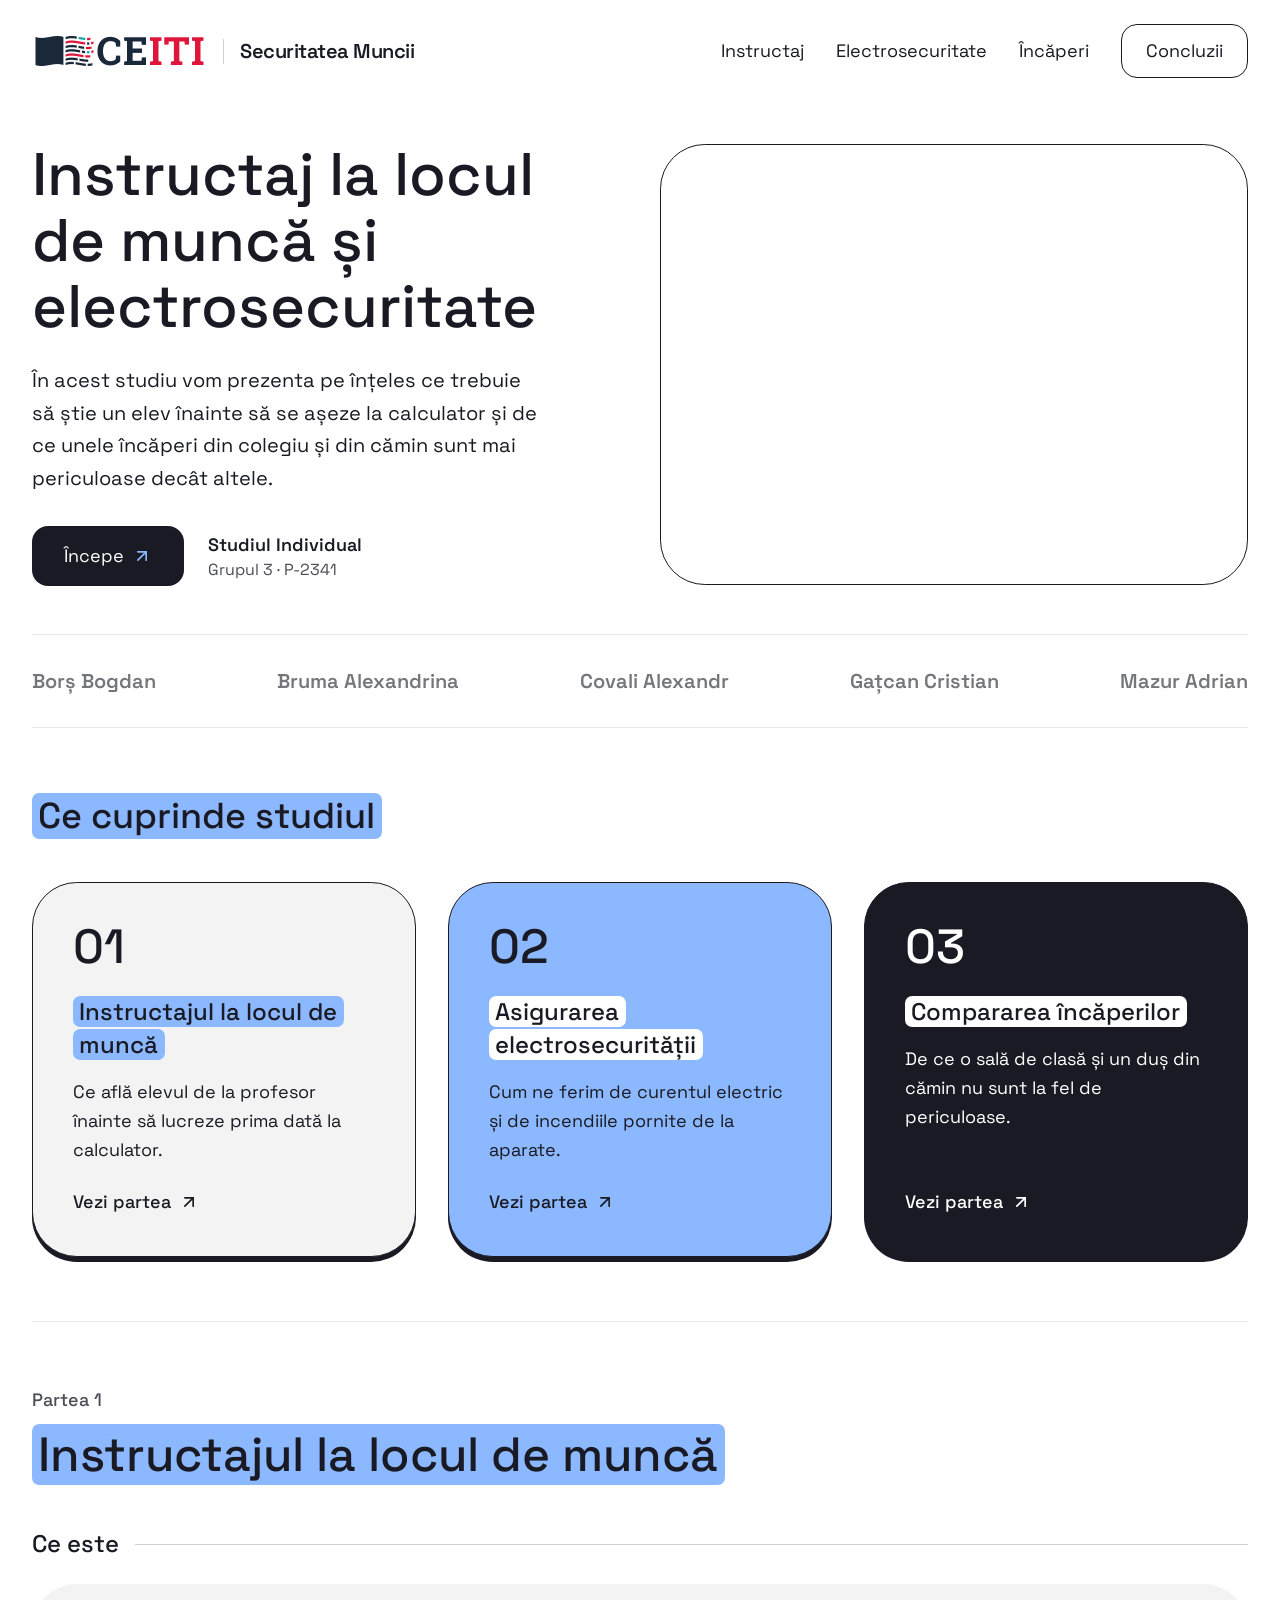
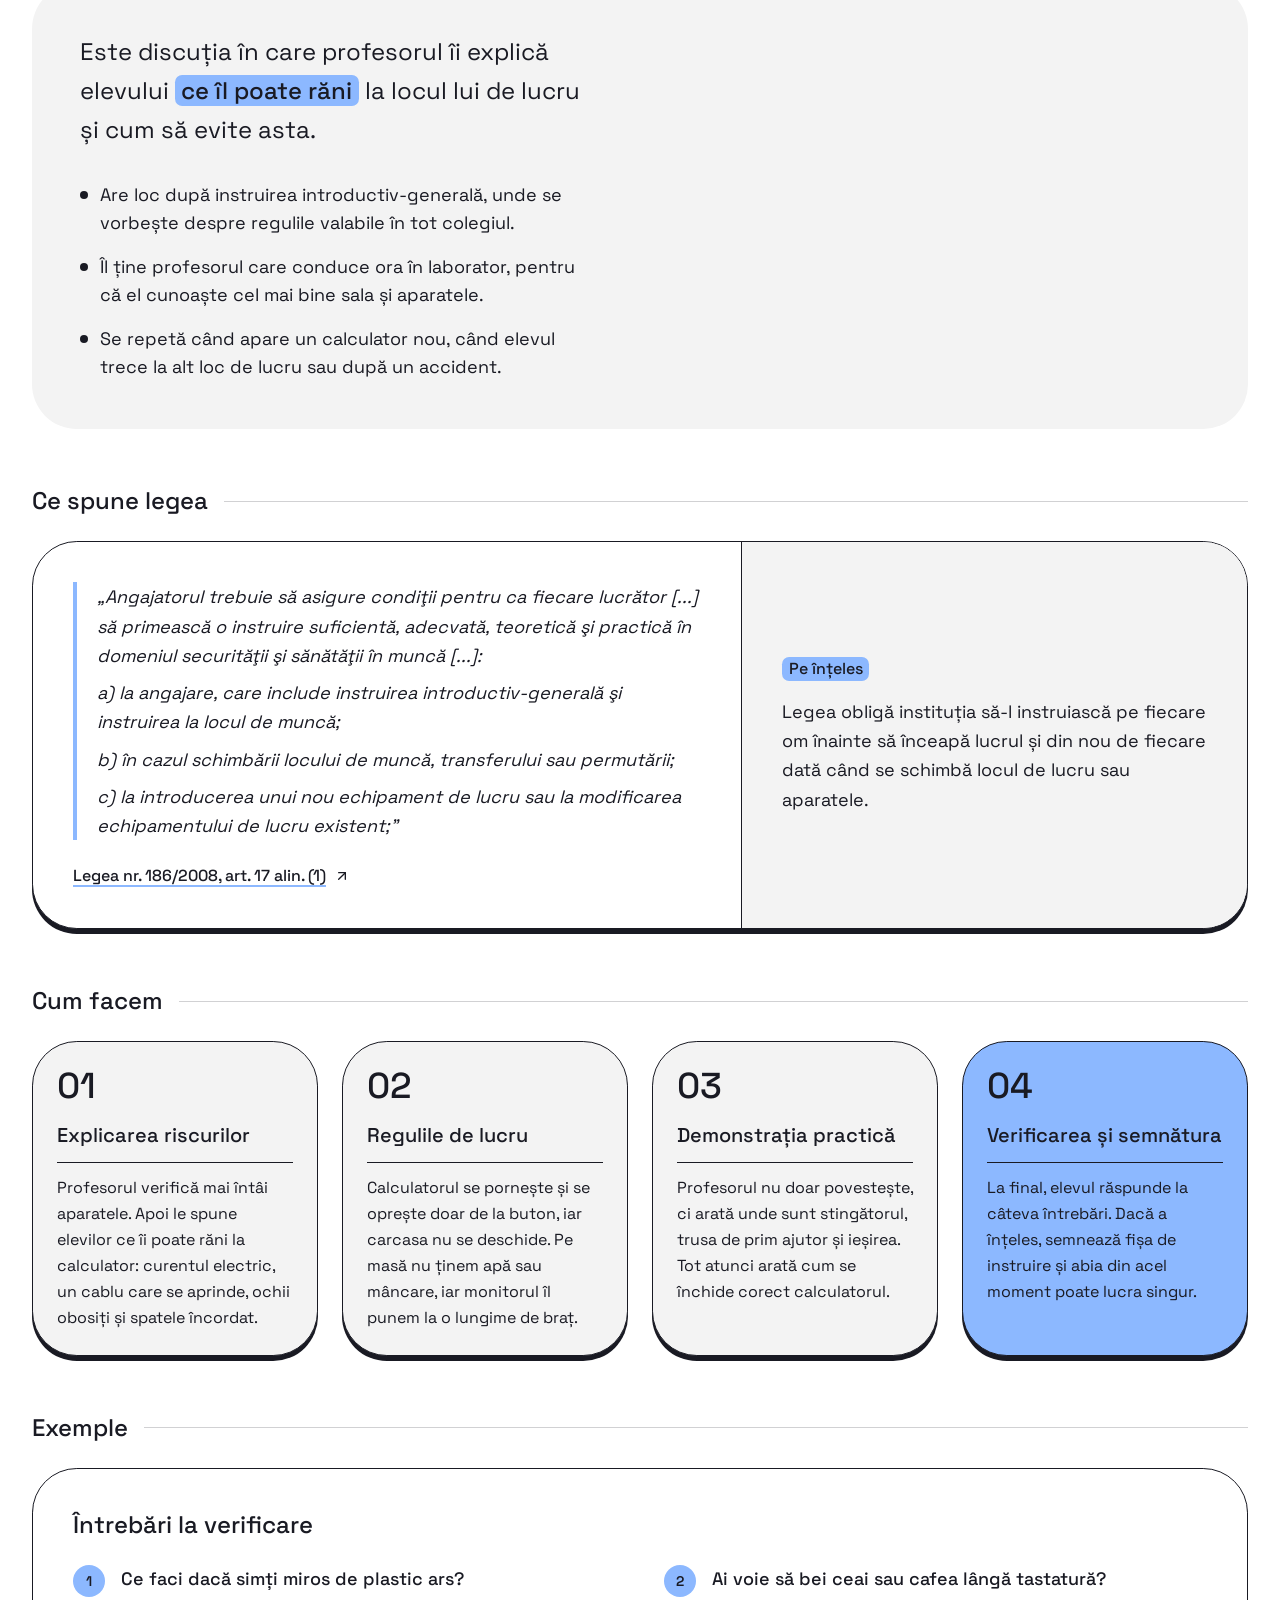
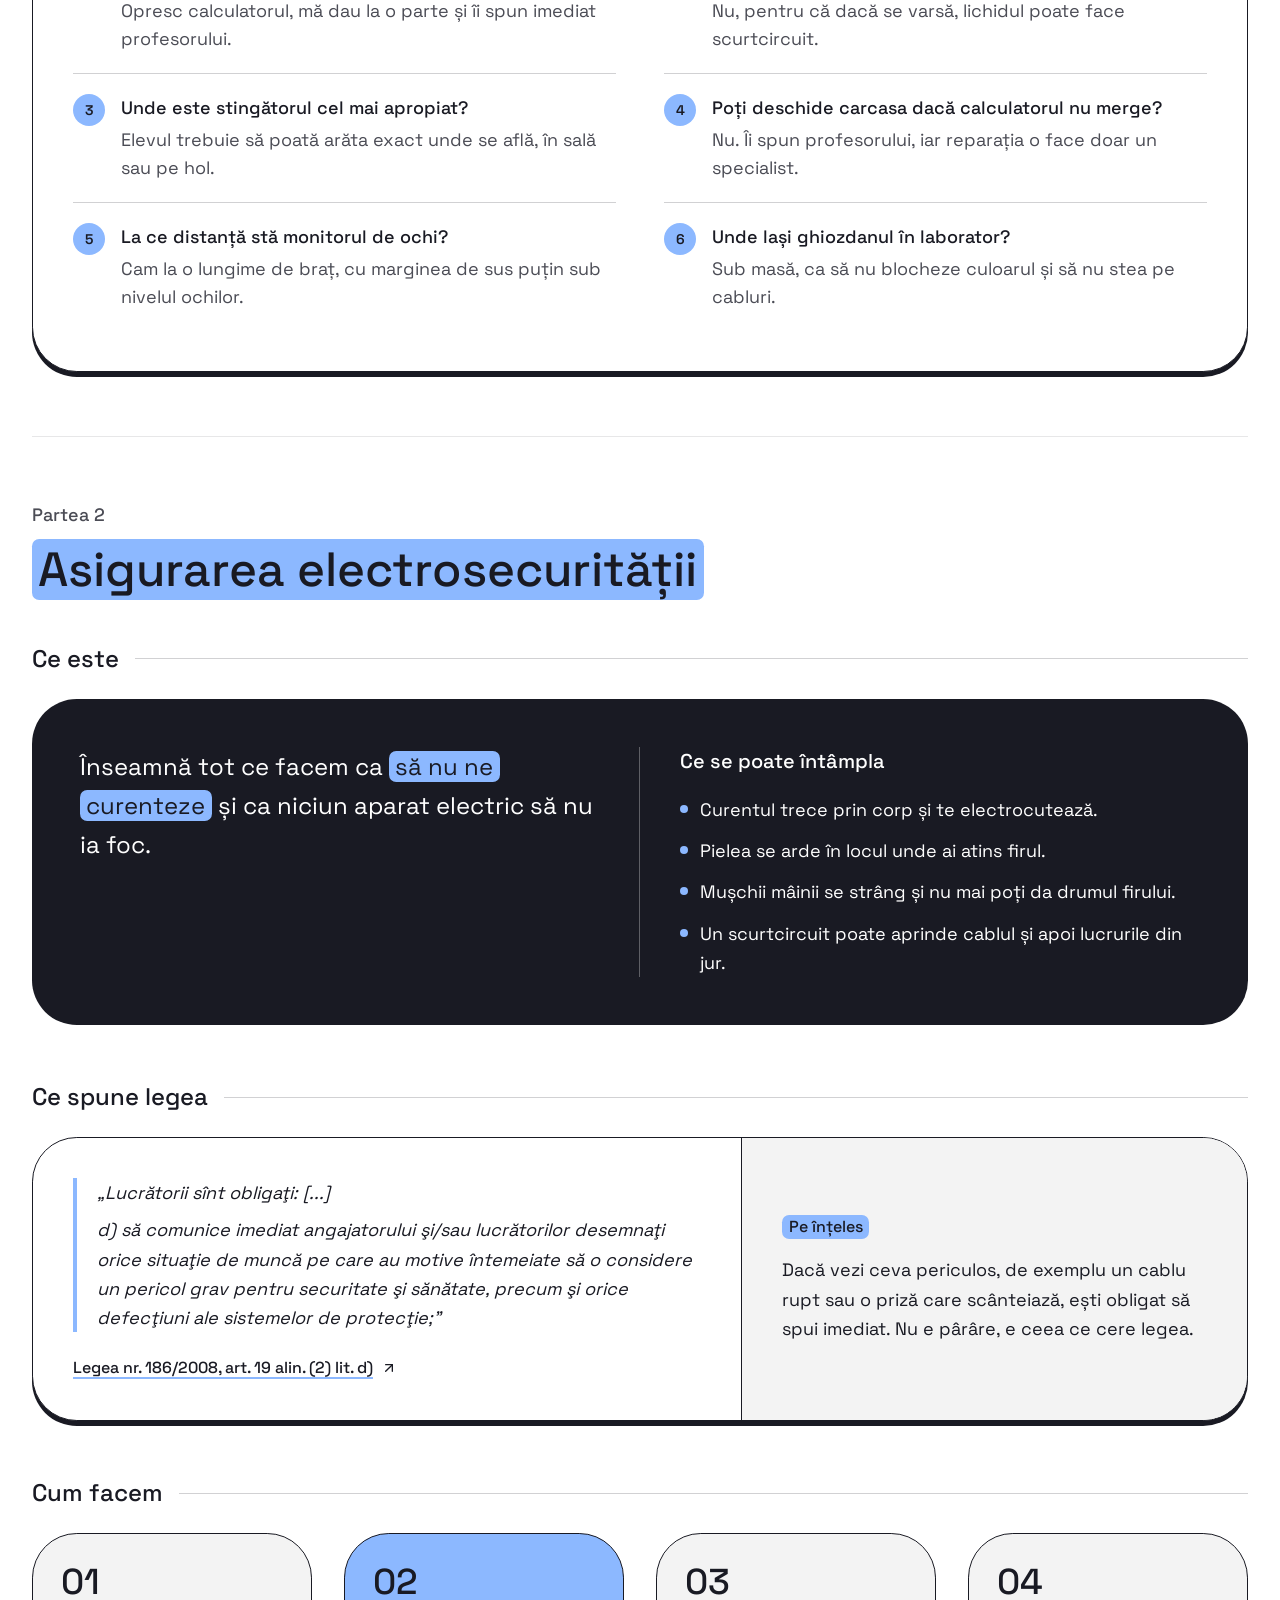
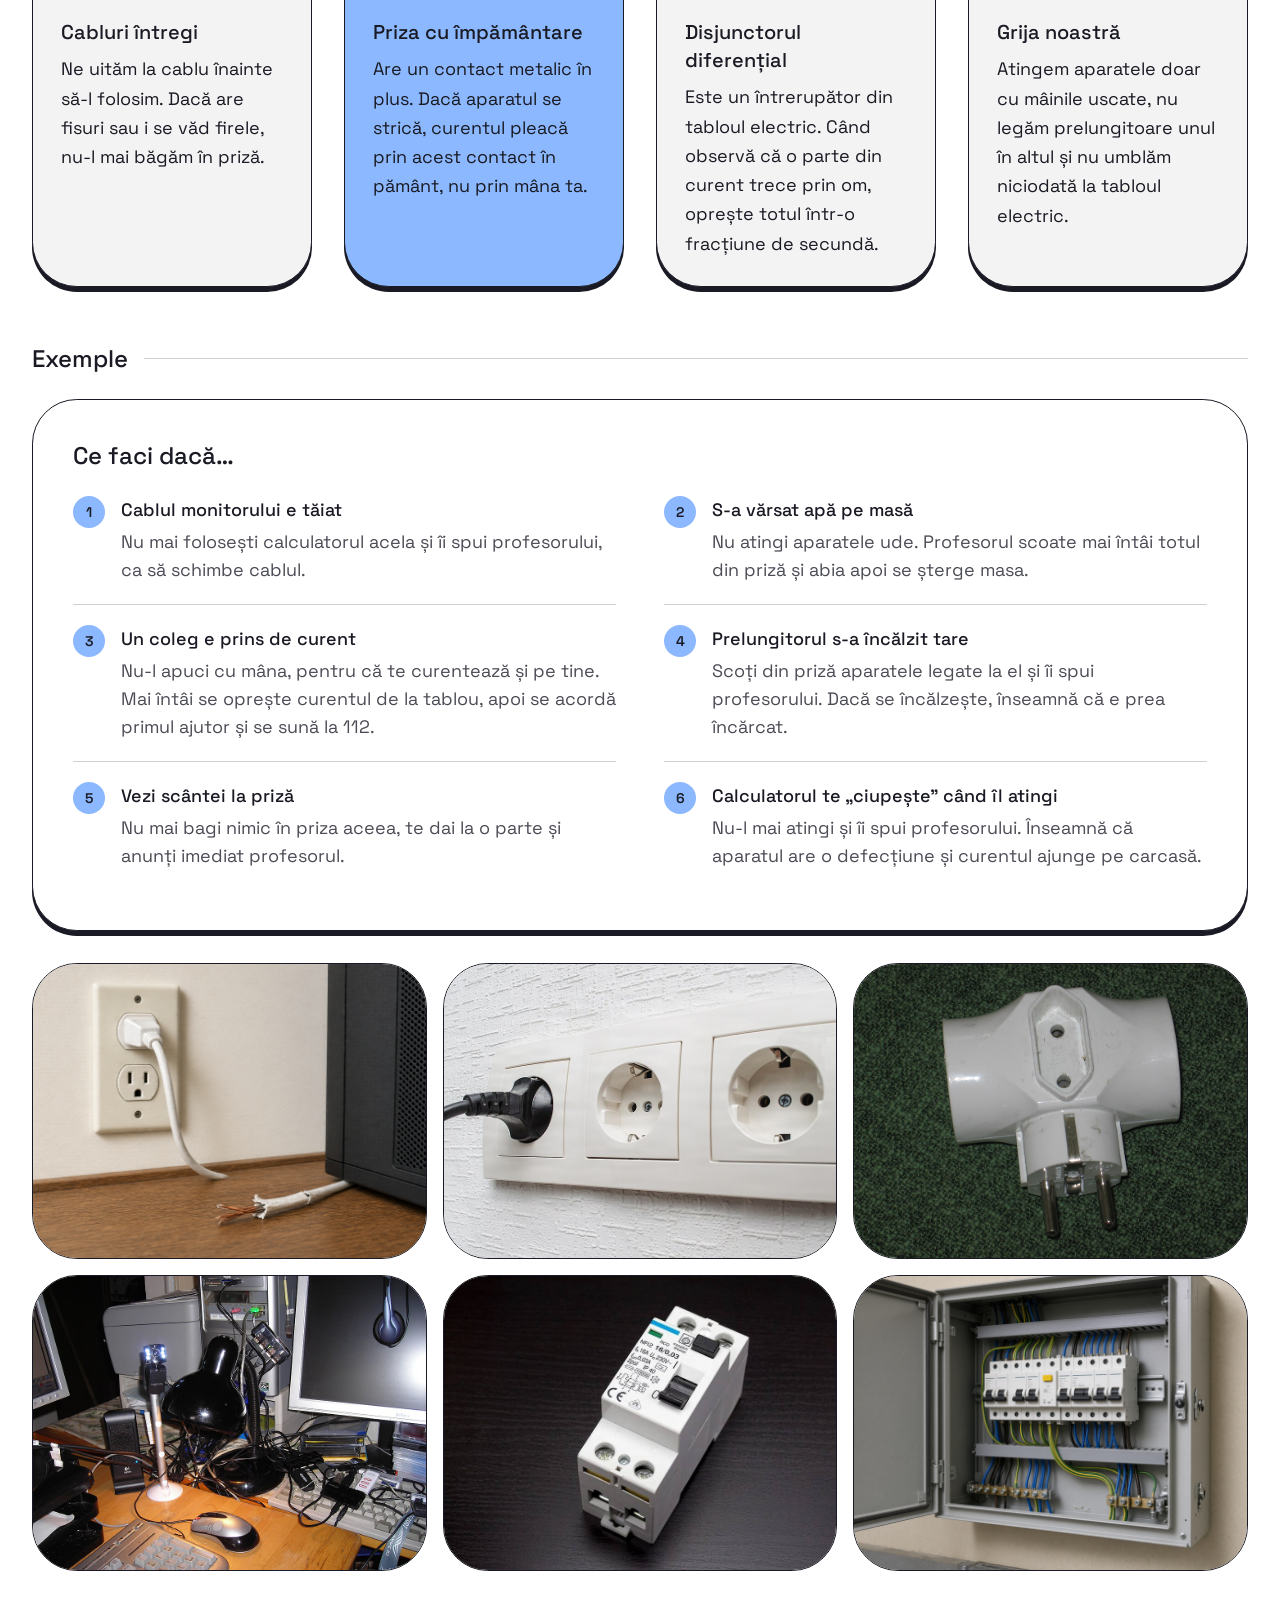
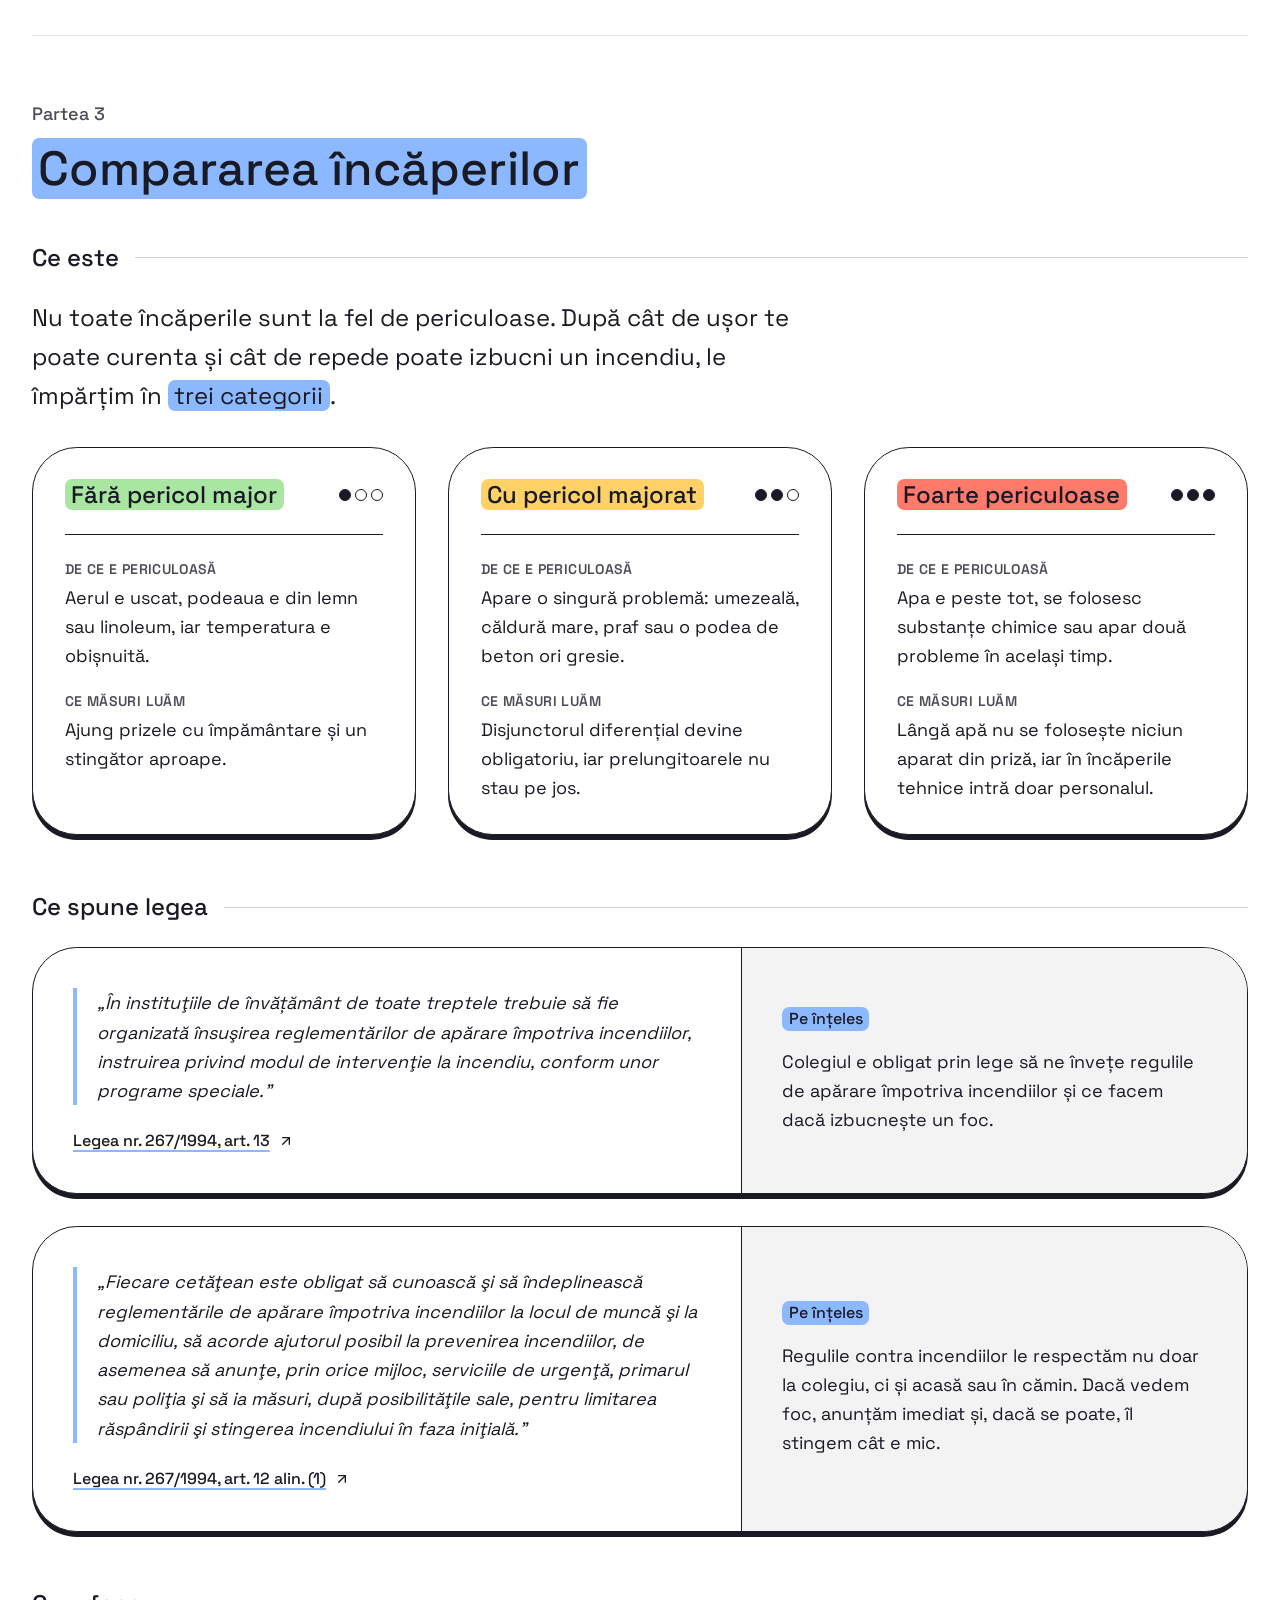
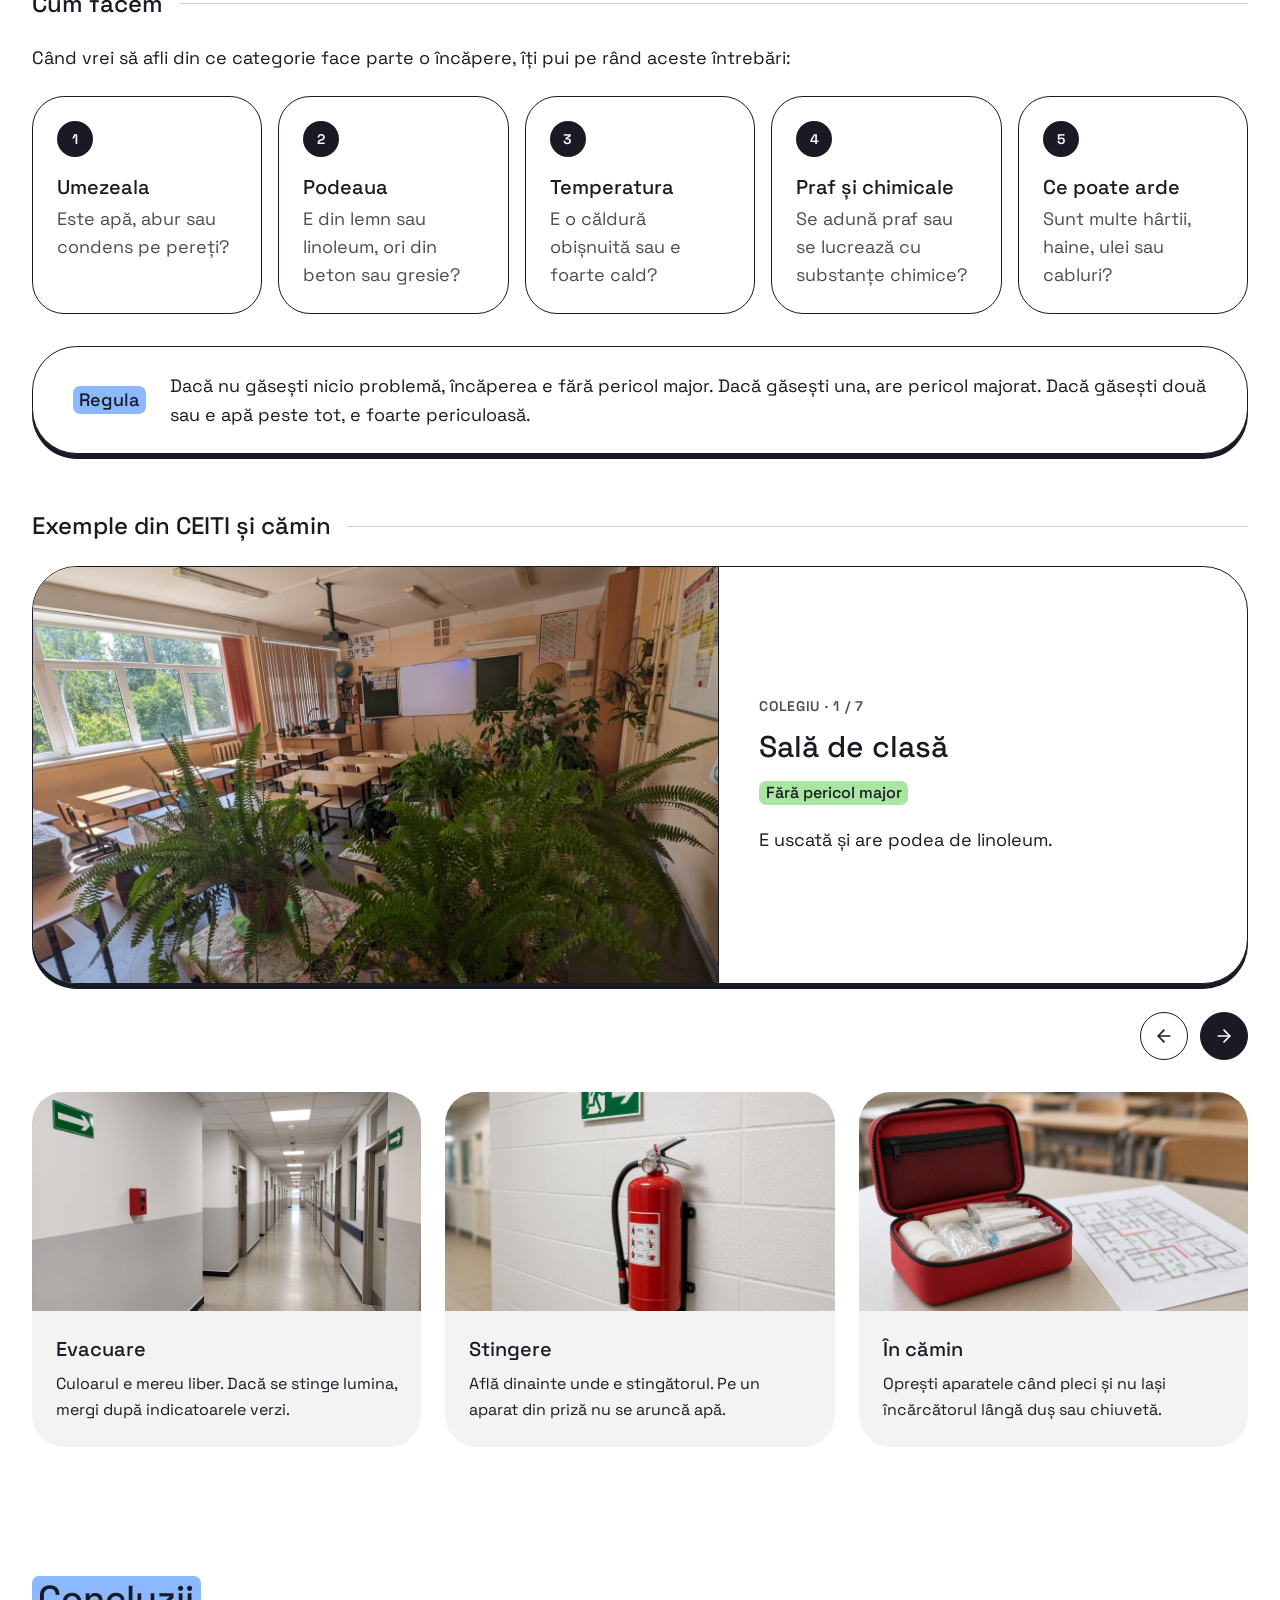
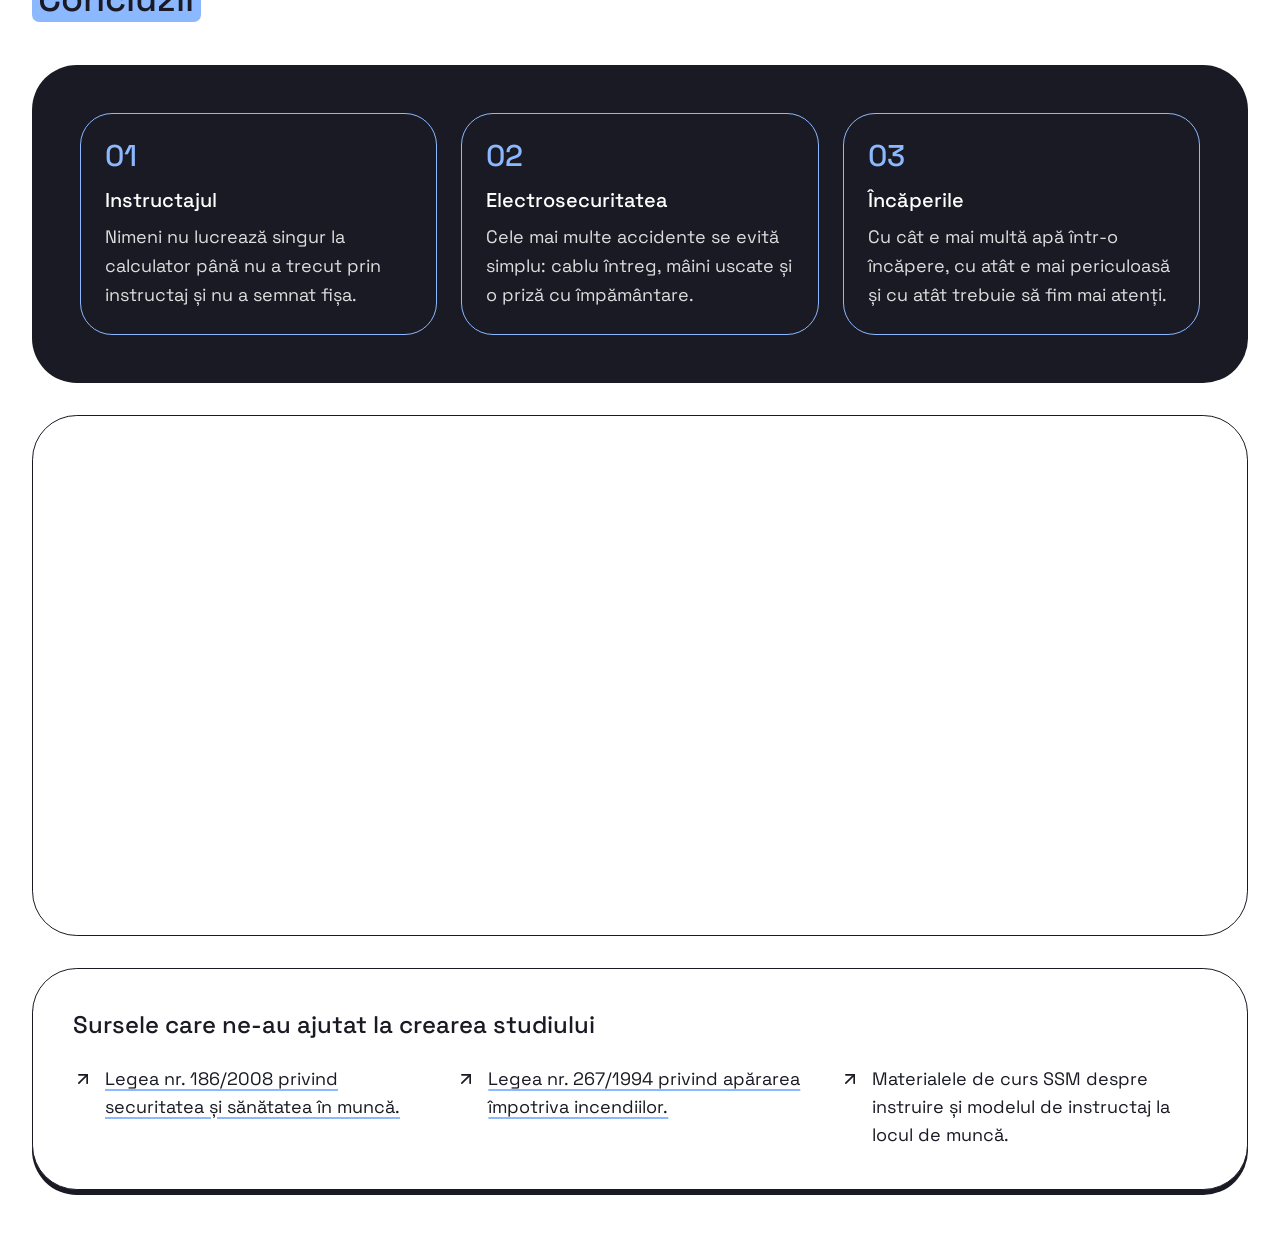
==== index.html @ 04e49721 "Update static site Co-Authored-By: Claude Opus 5.5 <noreply@anthropic.com>" ====
<!DOCTYPE html><html lang="ro"><head><meta charSet="utf-8"/><meta name="viewport" content="width=device-width, initial-scale=1"/><link rel="preload" as="image" href="./ceiti-logo.png"/><link rel="preload" as="image" href="./hero-1.jpg"/><link rel="preload" as="image" href="./hero-2.jpg"/><link rel="preload" as="image" href="./hero-3.jpg"/><link rel="preload" as="image" href="./hero-4.jpg"/><link rel="preload" as="image" href="./hero-5.jpg"/><link rel="preload" as="image" href="./hero-6.jpg"/><link rel="preload" as="image" href="./ergonomie.jpg"/><link rel="preload" as="image" href="./lab.jpg"/><link rel="preload" as="image" href="./primajutor.jpg"/><link rel="stylesheet" href="./assets/styles-DDwQJyj3.css" data-precedence="default"/><link rel="stylesheet" href="https://fonts.googleapis.com/css2?family=Space+Grotesk:wght@400;500;600;700&amp;display=swap" data-precedence="default"/><link rel="preload" as="image" href="./stingator.jpg"/><link rel="preload" as="image" href="./evacuare.jpg"/><link rel="preload" as="image" href="./priza.jpg"/><link rel="preload" as="image" href="./prize-impamantare.jpg"/><link rel="preload" as="image" href="./triplu.jpg"/><link rel="preload" as="image" href="./cabluri-incurcate.jpg"/><link rel="preload" as="image" href="./disjunctor.jpg"/><link rel="preload" as="image" href="./tablou.jpg"/><link rel="preload" as="image" href="./sala-clasa.jpg"/><link rel="preload" as="image" href="./subsol.jpg"/><link rel="preload" as="image" href="./camera-camin.jpg"/><link rel="preload" as="image" href="./camin.jpg"/><link rel="preload" as="image" href="./dus.jpg"/><title>SSM · CEITI</title><meta name="description" content="Instructaj la locul de muncă și electrosecuritate — studiu individual SSM, CEITI"/><meta name="theme-color" content="#0a355c"/><link rel="icon" type="image/svg+xml" href="./favicon.svg"/><link rel="preconnect" href="https://fonts.googleapis.com"/><link rel="preconnect" href="https://fonts.gstatic.com" crossorigin="anonymous"/><meta name="apple-mobile-web-app-title" content="SSM · CEITI"><meta name="apple-mobile-web-app-status-bar-style" content="black"></head><body><!--$--><div class="min-h-screen"><header class="sticky top-0 z-50 bg-white/95 backdrop-blur"><div class="mx-auto flex max-w-7xl items-center justify-between px-4 py-4 sm:px-8 lg:py-6"><a href="#top" class="flex items-center gap-3 sm:gap-4"><img src="./ceiti-logo.png" alt="CEITI" class="h-7 w-auto sm:h-9"/><span class="border-l border-dark/20 pl-3 text-base font-semibold leading-tight tracking-tight sm:pl-4 sm:text-xl">Securitatea Muncii</span></a><nav class="hidden items-center gap-8 lg:flex"><a href="#instructaj" class="text-lg hover:underline hover:decoration-brand hover:decoration-4 hover:underline-offset-4">Instructaj</a><a href="#electrosecuritate" class="text-lg hover:underline hover:decoration-brand hover:decoration-4 hover:underline-offset-4">Electrosecuritate</a><a href="#incaperi" class="text-lg hover:underline hover:decoration-brand hover:decoration-4 hover:underline-offset-4">Încăperi</a><a href="#concluzii" class="rounded-2xl border border-dark px-6 py-3 text-lg transition-colors hover:bg-dark hover:text-white">Concluzii</a></nav><button type="button" class="grid h-11 w-11 place-items-center rounded-xl border border-dark lg:hidden" aria-expanded="false" aria-controls="mobile-menu" aria-label="Meniu"><svg xmlns="http://www.w3.org/2000/svg" width="24" height="24" viewBox="0 0 24 24" fill="none" stroke="currentColor" stroke-width="2" stroke-linecap="round" stroke-linejoin="round" class="lucide lucide-menu h-5 w-5" aria-hidden="true"><path d="M4 12h16"></path><path d="M4 18h16"></path><path d="M4 6h16"></path></svg></button></div><div id="mobile-menu" hidden="" class="px-4 pb-4 lg:hidden"><div class="pop bg-white p-3"><a href="#instructaj" class="block rounded-xl px-4 py-3 text-lg hover:bg-brand">Instructaj</a><a href="#electrosecuritate" class="block rounded-xl px-4 py-3 text-lg hover:bg-brand">Electrosecuritate</a><a href="#incaperi" class="block rounded-xl px-4 py-3 text-lg hover:bg-brand">Încăperi</a><a href="#concluzii" class="block rounded-xl px-4 py-3 text-lg hover:bg-brand">Concluzii</a></div></div></header><main id="top" class="mx-auto max-w-7xl px-4 sm:px-8"><section class="grid items-center gap-10 pb-12 pt-6 lg:grid-cols-2 lg:pt-10"><div><h1 class="text-4xl font-medium leading-[1.1] sm:text-6xl">Instructaj la locul de muncă și electrosecuritate</h1><p class="mt-6 max-w-lg text-lg leading-relaxed sm:text-xl">În acest studiu vom prezenta pe înțeles ce trebuie să știe un elev înainte să se așeze la calculator și de ce unele încăperi din colegiu și din cămin sunt mai periculoase decât altele.</p><div class="mt-8 flex flex-wrap items-center gap-x-6 gap-y-4"><a href="#instructaj" class="inline-flex items-center gap-2 rounded-2xl bg-dark px-8 py-4 text-lg text-white transition-colors hover:bg-black">Începe <svg xmlns="http://www.w3.org/2000/svg" width="24" height="24" viewBox="0 0 24 24" fill="none" stroke="currentColor" stroke-width="2" stroke-linecap="round" stroke-linejoin="round" class="lucide lucide-arrow-up-right h-5 w-5 text-brand" aria-hidden="true"><path d="M7 7h10v10"></path><path d="M7 17 17 7"></path></svg></a><div class="leading-snug"><p class="text-lg font-semibold">Studiul Individual</p><p class="text-muted">Grupul 3 · P-2341</p></div></div></div><div class="slideshow relative photo aspect-[4/3]"><img src="./hero-1.jpg" alt="Elevi la ora de informatică într-un laborator modern" class="absolute inset-0 h-full w-full object-cover" style="animation-name:slide-fade-6;animation-duration:30s;animation-delay:-1s"/><img src="./hero-2.jpg" alt="Laborator IT cu monitoare noi și scaune verzi" class="absolute inset-0 h-full w-full object-cover" style="animation-name:slide-fade-6;animation-duration:30s;animation-delay:-26s"/><img src="./hero-3.jpg" alt="Elevi care lucrează la calculatoare lângă fereastră" class="absolute inset-0 h-full w-full object-cover" style="animation-name:slide-fade-6;animation-duration:30s;animation-delay:-21s"/><img src="./hero-4.jpg" alt="Sală de calculatoare luminoasă cu mese de lucru" class="absolute inset-0 h-full w-full object-cover" style="animation-name:slide-fade-6;animation-duration:30s;animation-delay:-16s"/><img src="./hero-5.jpg" alt="Rând de calculatoare pe un birou alb" class="absolute inset-0 h-full w-full object-cover" style="animation-name:slide-fade-6;animation-duration:30s;animation-delay:-11s"/><img src="./hero-6.jpg" alt="Laborator de informatică cu multe calculatoare" class="absolute inset-0 h-full w-full object-cover" style="animation-name:slide-fade-6;animation-duration:30s;animation-delay:-6s"/></div></section><section class="flex flex-wrap justify-between gap-x-8 gap-y-3 border-y border-dark/10 py-8 text-lg font-semibold text-dark/60 sm:text-xl"><span>Borș Bogdan</span><span>Bruma Alexandrina</span><span>Covali Alexandr</span><span>Gațcan Cristian</span><span>Mazur Adrian</span></section><section class="py-12 sm:py-16"><h2 class="mb-10 text-3xl font-medium leading-snug sm:text-4xl"><span class="tag bg-brand">Ce cuprinde studiul</span></h2><div class="grid gap-8 md:grid-cols-3"><a href="#instructaj" class="pop press flex flex-col p-8 sm:p-10 bg-gray"><span class="text-5xl font-medium">01</span><h3 class="mt-6 text-2xl font-medium leading-snug"><span class="tag bg-brand">Instructajul la locul de muncă</span></h3><p class="mt-4 flex-1 text-lg leading-relaxed">Ce află elevul de la profesor înainte să lucreze prima dată la calculator.</p><span class="mt-6 inline-flex items-center gap-2 text-lg font-medium">Vezi partea <svg xmlns="http://www.w3.org/2000/svg" width="24" height="24" viewBox="0 0 24 24" fill="none" stroke="currentColor" stroke-width="2" stroke-linecap="round" stroke-linejoin="round" class="lucide lucide-arrow-up-right h-5 w-5" aria-hidden="true"><path d="M7 7h10v10"></path><path d="M7 17 17 7"></path></svg></span></a><a href="#electrosecuritate" class="pop press flex flex-col p-8 sm:p-10 bg-brand"><span class="text-5xl font-medium">02</span><h3 class="mt-6 text-2xl font-medium leading-snug"><span class="tag bg-white">Asigurarea electrosecurității</span></h3><p class="mt-4 flex-1 text-lg leading-relaxed">Cum ne ferim de curentul electric și de incendiile pornite de la aparate.</p><span class="mt-6 inline-flex items-center gap-2 text-lg font-medium">Vezi partea <svg xmlns="http://www.w3.org/2000/svg" width="24" height="24" viewBox="0 0 24 24" fill="none" stroke="currentColor" stroke-width="2" stroke-linecap="round" stroke-linejoin="round" class="lucide lucide-arrow-up-right h-5 w-5" aria-hidden="true"><path d="M7 7h10v10"></path><path d="M7 17 17 7"></path></svg></span></a><a href="#incaperi" class="pop press flex flex-col p-8 sm:p-10 bg-dark text-white"><span class="text-5xl font-medium">03</span><h3 class="mt-6 text-2xl font-medium leading-snug"><span class="tag bg-white text-dark">Compararea încăperilor</span></h3><p class="mt-4 flex-1 text-lg leading-relaxed">De ce o sală de clasă și un duș din cămin nu sunt la fel de periculoase.</p><span class="mt-6 inline-flex items-center gap-2 text-lg font-medium">Vezi partea <svg xmlns="http://www.w3.org/2000/svg" width="24" height="24" viewBox="0 0 24 24" fill="none" stroke="currentColor" stroke-width="2" stroke-linecap="round" stroke-linejoin="round" class="lucide lucide-arrow-up-right h-5 w-5" aria-hidden="true"><path d="M7 7h10v10"></path><path d="M7 17 17 7"></path></svg></span></a></div></section><section id="instructaj" class="border-t border-dark/10 py-12 sm:py-16"><p class="text-lg font-medium text-muted">Partea 1</p><h2 class="mt-2 text-3xl font-medium leading-snug sm:text-5xl"><span class="tag bg-brand">Instructajul la locul de muncă</span></h2><div class="mt-10 space-y-14"><div><h3 class="mb-6 flex items-center gap-4 text-xl font-medium sm:text-2xl">Ce este<span class="h-px flex-1 bg-dark/20"></span></h3><div class="grid overflow-hidden rounded-[2rem] bg-gray md:grid-cols-2 md:rounded-[2.8rem]"><div class="p-8 sm:p-12"><p class="text-xl leading-relaxed sm:text-2xl">Este discuția în care profesorul îi explică elevului <b class="tag bg-brand font-medium">ce îl poate răni</b> la locul lui de lucru și cum să evite asta.</p><ul class="mt-8 space-y-4 text-lg"><li class="flex gap-3"><span class="mt-2.5 h-2 w-2 shrink-0 rounded-full bg-dark"></span><span>Are loc după instruirea introductiv-generală, unde se vorbește despre regulile valabile în tot colegiul.</span></li><li class="flex gap-3"><span class="mt-2.5 h-2 w-2 shrink-0 rounded-full bg-dark"></span><span>Îl ține profesorul care conduce ora în laborator, pentru că el cunoaște cel mai bine sala și aparatele.</span></li><li class="flex gap-3"><span class="mt-2.5 h-2 w-2 shrink-0 rounded-full bg-dark"></span><span>Se repetă când apare un calculator nou, când elevul trece la alt loc de lucru sau după un accident.</span></li></ul></div><div class="slideshow relative h-full min-h-72"><img src="./ergonomie.jpg" alt="Post de lucru cu monitor, tastatură și scaun" class="absolute inset-0 h-full w-full object-cover" style="animation-name:slide-fade-5;animation-duration:25s;animation-delay:-1s"/><img src="./lab.jpg" alt="Laborator de informatică" class="absolute inset-0 h-full w-full object-cover" style="animation-name:slide-fade-5;animation-duration:25s;animation-delay:-21s"/><img src="./primajutor.jpg" alt="Trusă de prim ajutor și plan de evacuare" class="absolute inset-0 h-full w-full object-cover" style="animation-name:slide-fade-5;animation-duration:25s;animation-delay:-16s"/><img src="./stingator.jpg" alt="Stingător pe perete, lângă ieșire" class="absolute inset-0 h-full w-full object-cover" style="animation-name:slide-fade-5;animation-duration:25s;animation-delay:-11s"/><img src="./evacuare.jpg" alt="Hol cu indicatoare de evacuare" class="absolute inset-0 h-full w-full object-cover" style="animation-name:slide-fade-5;animation-duration:25s;animation-delay:-6s"/></div></div></div><div><h3 class="mb-6 flex items-center gap-4 text-xl font-medium sm:text-2xl">Ce spune legea<span class="h-px flex-1 bg-dark/20"></span></h3><figure class="pop grid overflow-hidden bg-white md:grid-cols-[1.4fr_1fr]"><blockquote class="p-8 sm:p-10"><div class="space-y-2 border-l-4 border-brand pl-5 text-lg italic leading-relaxed"><p>„Angajatorul trebuie să asigure condiţii pentru ca fiecare lucrător [...] să primească o instruire suficientă, adecvată, teoretică şi practică în domeniul securităţii şi sănătăţii în muncă [...]:</p><p>a) la angajare, care include instruirea introductiv-generală şi instruirea la locul de muncă;</p><p>b) în cazul schimbării locului de muncă, transferului sau permutării;</p><p>c) la introducerea unui nou echipament de lucru sau la modificarea echipamentului de lucru existent;”</p></div><figcaption class="mt-6"><a href="https://www.legis.md/cautare/getResults?doc_id=142427&amp;lang=ro" target="_blank" rel="noopener noreferrer" class="inline-flex items-center gap-2 font-medium not-italic underline decoration-brand decoration-2 underline-offset-4 hover:decoration-dark">Legea nr. 186/2008, art. 17 alin. (1)<!-- --> <svg xmlns="http://www.w3.org/2000/svg" width="24" height="24" viewBox="0 0 24 24" fill="none" stroke="currentColor" stroke-width="2" stroke-linecap="round" stroke-linejoin="round" class="lucide lucide-arrow-up-right h-4 w-4" aria-hidden="true"><path d="M7 7h10v10"></path><path d="M7 17 17 7"></path></svg></a></figcaption></blockquote><div class="flex flex-col justify-center border-t border-dark bg-gray p-8 sm:p-10 md:border-l md:border-t-0"><span class="tag w-fit bg-brand text-base font-medium">Pe înțeles</span><p class="mt-4 text-lg leading-relaxed">Legea obligă instituția să-l instruiască pe fiecare om înainte să înceapă lucrul și din nou de fiecare dată când se schimbă locul de lucru sau aparatele.</p></div></figure></div><div><h3 class="mb-6 flex items-center gap-4 text-xl font-medium sm:text-2xl">Cum facem<span class="h-px flex-1 bg-dark/20"></span></h3><ol class="grid gap-6 sm:grid-cols-2 lg:grid-cols-4"><li class="pop flex flex-col p-6 bg-gray"><span class="text-4xl font-medium">0<!-- -->1</span><h4 class="mt-4 border-b border-dark pb-3 text-xl font-medium leading-snug">Explicarea riscurilor</h4><p class="mt-3 text-base leading-relaxed">Profesorul verifică mai întâi aparatele. Apoi le spune elevilor ce îi poate răni la calculator: curentul electric, un cablu care se aprinde, ochii obosiți și spatele încordat.</p></li><li class="pop flex flex-col p-6 bg-gray"><span class="text-4xl font-medium">0<!-- -->2</span><h4 class="mt-4 border-b border-dark pb-3 text-xl font-medium leading-snug">Regulile de lucru</h4><p class="mt-3 text-base leading-relaxed">Calculatorul se pornește și se oprește doar de la buton, iar carcasa nu se deschide. Pe masă nu ținem apă sau mâncare, iar monitorul îl punem la o lungime de braț.</p></li><li class="pop flex flex-col p-6 bg-gray"><span class="text-4xl font-medium">0<!-- -->3</span><h4 class="mt-4 border-b border-dark pb-3 text-xl font-medium leading-snug">Demonstrația practică</h4><p class="mt-3 text-base leading-relaxed">Profesorul nu doar povestește, ci arată unde sunt stingătorul, trusa de prim ajutor și ieșirea. Tot atunci arată cum se închide corect calculatorul.</p></li><li class="pop flex flex-col p-6 bg-brand"><span class="text-4xl font-medium">0<!-- -->4</span><h4 class="mt-4 border-b border-dark pb-3 text-xl font-medium leading-snug">Verificarea și semnătura</h4><p class="mt-3 text-base leading-relaxed">La final, elevul răspunde la câteva întrebări. Dacă a înțeles, semnează fișa de instruire și abia din acel moment poate lucra singur.</p></li></ol></div><div><h3 class="mb-6 flex items-center gap-4 text-xl font-medium sm:text-2xl">Exemple<span class="h-px flex-1 bg-dark/20"></span></h3><div class="pop bg-white p-8 sm:p-10"><h3 class="text-2xl font-medium">Întrebări la verificare</h3><dl class="mt-6 grid gap-x-12 md:grid-cols-2"><div class="flex gap-4 border-t border-dark/20 py-5 md:border-t-0 md:pt-0 border-t-0 pt-0"><span class="grid h-8 w-8 shrink-0 place-items-center rounded-full bg-brand text-sm font-semibold">1</span><div><dt class="text-lg font-medium">Ce faci dacă simți miros de plastic ars?</dt><dd class="mt-1 text-lg text-muted">Opresc calculatorul, mă dau la o parte și îi spun imediat profesorului.</dd></div></div><div class="flex gap-4 border-t border-dark/20 py-5 md:border-t-0 md:pt-0 "><span class="grid h-8 w-8 shrink-0 place-items-center rounded-full bg-brand text-sm font-semibold">2</span><div><dt class="text-lg font-medium">Ai voie să bei ceai sau cafea lângă tastatură?</dt><dd class="mt-1 text-lg text-muted">Nu, pentru că dacă se varsă, lichidul poate face scurtcircuit.</dd></div></div><div class="flex gap-4 border-t border-dark/20 py-5  "><span class="grid h-8 w-8 shrink-0 place-items-center rounded-full bg-brand text-sm font-semibold">3</span><div><dt class="text-lg font-medium">Unde este stingătorul cel mai apropiat?</dt><dd class="mt-1 text-lg text-muted">Elevul trebuie să poată arăta exact unde se află, în sală sau pe hol.</dd></div></div><div class="flex gap-4 border-t border-dark/20 py-5  "><span class="grid h-8 w-8 shrink-0 place-items-center rounded-full bg-brand text-sm font-semibold">4</span><div><dt class="text-lg font-medium">Poți deschide carcasa dacă calculatorul nu merge?</dt><dd class="mt-1 text-lg text-muted">Nu. Îi spun profesorului, iar reparația o face doar un specialist.</dd></div></div><div class="flex gap-4 border-t border-dark/20 py-5  "><span class="grid h-8 w-8 shrink-0 place-items-center rounded-full bg-brand text-sm font-semibold">5</span><div><dt class="text-lg font-medium">La ce distanță stă monitorul de ochi?</dt><dd class="mt-1 text-lg text-muted">Cam la o lungime de braț, cu marginea de sus puțin sub nivelul ochilor.</dd></div></div><div class="flex gap-4 border-t border-dark/20 py-5  "><span class="grid h-8 w-8 shrink-0 place-items-center rounded-full bg-brand text-sm font-semibold">6</span><div><dt class="text-lg font-medium">Unde lași ghiozdanul în laborator?</dt><dd class="mt-1 text-lg text-muted">Sub masă, ca să nu blocheze culoarul și să nu stea pe cabluri.</dd></div></div></dl></div></div></div></section><section id="electrosecuritate" class="border-t border-dark/10 py-12 sm:py-16"><p class="text-lg font-medium text-muted">Partea 2</p><h2 class="mt-2 text-3xl font-medium leading-snug sm:text-5xl"><span class="tag bg-brand">Asigurarea electrosecurității</span></h2><div class="mt-10 space-y-14"><div><h3 class="mb-6 flex items-center gap-4 text-xl font-medium sm:text-2xl">Ce este<span class="h-px flex-1 bg-dark/20"></span></h3><div class="grid rounded-[2rem] bg-dark p-8 text-white sm:p-12 md:grid-cols-2 md:divide-x md:divide-white/30 md:rounded-[2.8rem]"><div class="pb-8 md:pb-0 md:pr-10"><p class="text-xl leading-relaxed sm:text-2xl">Înseamnă tot ce facem ca <span class="tag bg-brand text-dark">să nu ne curenteze</span> și ca niciun aparat electric să nu ia foc.</p></div><div class="border-t border-white/30 pt-8 md:border-t-0 md:pl-10 md:pt-0"><h4 class="text-xl font-medium">Ce se poate întâmpla</h4><ul class="mt-5 space-y-3"><li class="flex gap-3 text-lg leading-relaxed"><span class="mt-2.5 h-2 w-2 shrink-0 rounded-full bg-brand"></span>Curentul trece prin corp și te electrocutează.</li><li class="flex gap-3 text-lg leading-relaxed"><span class="mt-2.5 h-2 w-2 shrink-0 rounded-full bg-brand"></span>Pielea se arde în locul unde ai atins firul.</li><li class="flex gap-3 text-lg leading-relaxed"><span class="mt-2.5 h-2 w-2 shrink-0 rounded-full bg-brand"></span>Mușchii mâinii se strâng și nu mai poți da drumul firului.</li><li class="flex gap-3 text-lg leading-relaxed"><span class="mt-2.5 h-2 w-2 shrink-0 rounded-full bg-brand"></span>Un scurtcircuit poate aprinde cablul și apoi lucrurile din jur.</li></ul></div></div></div><div><h3 class="mb-6 flex items-center gap-4 text-xl font-medium sm:text-2xl">Ce spune legea<span class="h-px flex-1 bg-dark/20"></span></h3><figure class="pop grid overflow-hidden bg-white md:grid-cols-[1.4fr_1fr]"><blockquote class="p-8 sm:p-10"><div class="space-y-2 border-l-4 border-brand pl-5 text-lg italic leading-relaxed"><p>„Lucrătorii sînt obligaţi: [...]</p><p>d) să comunice imediat angajatorului şi/sau lucrătorilor desemnaţi orice situaţie de muncă pe care au motive întemeiate să o considere un pericol grav pentru securitate şi sănătate, precum şi orice defecţiuni ale sistemelor de protecţie;”</p></div><figcaption class="mt-6"><a href="https://www.legis.md/cautare/getResults?doc_id=142427&amp;lang=ro" target="_blank" rel="noopener noreferrer" class="inline-flex items-center gap-2 font-medium not-italic underline decoration-brand decoration-2 underline-offset-4 hover:decoration-dark">Legea nr. 186/2008, art. 19 alin. (2) lit. d)<!-- --> <svg xmlns="http://www.w3.org/2000/svg" width="24" height="24" viewBox="0 0 24 24" fill="none" stroke="currentColor" stroke-width="2" stroke-linecap="round" stroke-linejoin="round" class="lucide lucide-arrow-up-right h-4 w-4" aria-hidden="true"><path d="M7 7h10v10"></path><path d="M7 17 17 7"></path></svg></a></figcaption></blockquote><div class="flex flex-col justify-center border-t border-dark bg-gray p-8 sm:p-10 md:border-l md:border-t-0"><span class="tag w-fit bg-brand text-base font-medium">Pe înțeles</span><p class="mt-4 text-lg leading-relaxed">Dacă vezi ceva periculos, de exemplu un cablu rupt sau o priză care scânteiază, ești obligat să spui imediat. Nu e pârâre, e ceea ce cere legea.</p></div></figure></div><div><h3 class="mb-6 flex items-center gap-4 text-xl font-medium sm:text-2xl">Cum facem<span class="h-px flex-1 bg-dark/20"></span></h3><div class="grid gap-8 sm:grid-cols-2 lg:grid-cols-4"><article class="pop flex flex-col p-7 bg-gray"><span class="text-4xl font-medium">0<!-- -->1</span><h3 class="mt-4 text-xl font-medium">Cabluri întregi</h3><p class="mt-2 text-lg leading-relaxed">Ne uităm la cablu înainte să-l folosim. Dacă are fisuri sau i se văd firele, nu-l mai băgăm în priză.</p></article><article class="pop flex flex-col p-7 bg-brand"><span class="text-4xl font-medium">0<!-- -->2</span><h3 class="mt-4 text-xl font-medium">Priza cu împământare</h3><p class="mt-2 text-lg leading-relaxed">Are un contact metalic în plus. Dacă aparatul se strică, curentul pleacă prin acest contact în pământ, nu prin mâna ta.</p></article><article class="pop flex flex-col p-7 bg-gray"><span class="text-4xl font-medium">0<!-- -->3</span><h3 class="mt-4 text-xl font-medium">Disjunctorul diferențial</h3><p class="mt-2 text-lg leading-relaxed">Este un întrerupător din tabloul electric. Când observă că o parte din curent trece prin om, oprește totul într-o fracțiune de secundă.</p></article><article class="pop flex flex-col p-7 bg-gray"><span class="text-4xl font-medium">0<!-- -->4</span><h3 class="mt-4 text-xl font-medium">Grija noastră</h3><p class="mt-2 text-lg leading-relaxed">Atingem aparatele doar cu mâinile uscate, nu legăm prelungitoare unul în altul și nu umblăm niciodată la tabloul electric.</p></article></div></div><div><h3 class="mb-6 flex items-center gap-4 text-xl font-medium sm:text-2xl">Exemple<span class="h-px flex-1 bg-dark/20"></span></h3><div class="pop bg-white p-8 sm:p-10"><h3 class="text-2xl font-medium">Ce faci dacă…</h3><dl class="mt-6 grid gap-x-12 md:grid-cols-2"><div class="flex gap-4 border-t border-dark/20 py-5 md:border-t-0 md:pt-0 border-t-0 pt-0"><span class="grid h-8 w-8 shrink-0 place-items-center rounded-full bg-brand text-sm font-semibold">1</span><div><dt class="text-lg font-medium">Cablul monitorului e tăiat</dt><dd class="mt-1 text-lg text-muted">Nu mai folosești calculatorul acela și îi spui profesorului, ca să schimbe cablul.</dd></div></div><div class="flex gap-4 border-t border-dark/20 py-5 md:border-t-0 md:pt-0 "><span class="grid h-8 w-8 shrink-0 place-items-center rounded-full bg-brand text-sm font-semibold">2</span><div><dt class="text-lg font-medium">S-a vărsat apă pe masă</dt><dd class="mt-1 text-lg text-muted">Nu atingi aparatele ude. Profesorul scoate mai întâi totul din priză și abia apoi se șterge masa.</dd></div></div><div class="flex gap-4 border-t border-dark/20 py-5  "><span class="grid h-8 w-8 shrink-0 place-items-center rounded-full bg-brand text-sm font-semibold">3</span><div><dt class="text-lg font-medium">Un coleg e prins de curent</dt><dd class="mt-1 text-lg text-muted">Nu-l apuci cu mâna, pentru că te curentează și pe tine. Mai întâi se oprește curentul de la tablou, apoi se acordă primul ajutor și se sună la 112.</dd></div></div><div class="flex gap-4 border-t border-dark/20 py-5  "><span class="grid h-8 w-8 shrink-0 place-items-center rounded-full bg-brand text-sm font-semibold">4</span><div><dt class="text-lg font-medium">Prelungitorul s-a încălzit tare</dt><dd class="mt-1 text-lg text-muted">Scoți din priză aparatele legate la el și îi spui profesorului. Dacă se încălzește, înseamnă că e prea încărcat.</dd></div></div><div class="flex gap-4 border-t border-dark/20 py-5  "><span class="grid h-8 w-8 shrink-0 place-items-center rounded-full bg-brand text-sm font-semibold">5</span><div><dt class="text-lg font-medium">Vezi scântei la priză</dt><dd class="mt-1 text-lg text-muted">Nu mai bagi nimic în priza aceea, te dai la o parte și anunți imediat profesorul.</dd></div></div><div class="flex gap-4 border-t border-dark/20 py-5  "><span class="grid h-8 w-8 shrink-0 place-items-center rounded-full bg-brand text-sm font-semibold">6</span><div><dt class="text-lg font-medium">Calculatorul te „ciupește” când îl atingi</dt><dd class="mt-1 text-lg text-muted">Nu-l mai atingi și îi spui profesorului. Înseamnă că aparatul are o defecțiune și curentul ajunge pe carcasă.</dd></div></div></dl></div><div class="mt-8 grid grid-cols-2 gap-4 md:grid-cols-3"><figure tabindex="0" class="photo group relative aspect-[4/3] outline-none"><img src="./priza.jpg" alt="Priză cu un cablu deteriorat" class="h-full w-full object-cover"/><figcaption class="absolute inset-0 flex items-end bg-dark/75 p-4 text-sm leading-snug text-white opacity-0 transition-opacity duration-200 group-hover:opacity-100 group-focus:opacity-100 sm:p-6 sm:text-lg">Cablul are izolația ruptă și firele la vedere, așa că nu se mai folosește.</figcaption></figure><figure tabindex="0" class="photo group relative aspect-[4/3] outline-none"><img src="./prize-impamantare.jpg" alt="Prize cu contact de împământare" class="h-full w-full object-cover"/><figcaption class="absolute inset-0 flex items-end bg-dark/75 p-4 text-sm leading-snug text-white opacity-0 transition-opacity duration-200 group-hover:opacity-100 group-focus:opacity-100 sm:p-6 sm:text-lg">Contactul metalic din priză duce curentul în pământ dacă aparatul se strică.</figcaption></figure><figure tabindex="0" class="photo group relative aspect-[4/3] outline-none"><img src="./triplu.jpg" alt="Triplu-ștecher" class="h-full w-full object-cover"/><figcaption class="absolute inset-0 flex items-end bg-dark/75 p-4 text-sm leading-snug text-white opacity-0 transition-opacity duration-200 group-hover:opacity-100 group-focus:opacity-100 sm:p-6 sm:text-lg">Dacă bagi prea multe aparate într-un triplu, se încălzește și poate lua foc.</figcaption></figure><figure tabindex="0" class="photo group relative aspect-[4/3] outline-none"><img src="./cabluri-incurcate.jpg" alt="Birou cu multe cabluri încurcate" class="h-full w-full object-cover"/><figcaption class="absolute inset-0 flex items-end bg-dark/75 p-4 text-sm leading-snug text-white opacity-0 transition-opacity duration-200 group-hover:opacity-100 group-focus:opacity-100 sm:p-6 sm:text-lg">Cablurile încurcate se agață ușor și nu observi la timp dacă unul s-a rupt.</figcaption></figure><figure tabindex="0" class="photo group relative aspect-[4/3] outline-none"><img src="./disjunctor.jpg" alt="Disjunctor diferențial" class="h-full w-full object-cover"/><figcaption class="absolute inset-0 flex items-end bg-dark/75 p-4 text-sm leading-snug text-white opacity-0 transition-opacity duration-200 group-hover:opacity-100 group-focus:opacity-100 sm:p-6 sm:text-lg">Disjunctorul diferențial oprește curentul imediat ce acesta trece prin om.</figcaption></figure><figure tabindex="0" class="photo group relative aspect-[4/3] outline-none"><img src="./tablou.jpg" alt="Tablou electric cu disjunctoare" class="h-full w-full object-cover"/><figcaption class="absolute inset-0 flex items-end bg-dark/75 p-4 text-sm leading-snug text-white opacity-0 transition-opacity duration-200 group-hover:opacity-100 group-focus:opacity-100 sm:p-6 sm:text-lg">La tabloul electric umblă doar electricianul, niciodată elevii.</figcaption></figure></div></div></div></section><section id="incaperi" class="border-t border-dark/10 py-12 sm:py-16"><p class="text-lg font-medium text-muted">Partea 3</p><h2 class="mt-2 text-3xl font-medium leading-snug sm:text-5xl"><span class="tag bg-brand">Compararea încăperilor</span></h2><div class="mt-10 space-y-14"><div><h3 class="mb-6 flex items-center gap-4 text-xl font-medium sm:text-2xl">Ce este<span class="h-px flex-1 bg-dark/20"></span></h3><p class="max-w-3xl text-xl leading-relaxed sm:text-2xl">Nu toate încăperile sunt la fel de periculoase. După cât de ușor te poate curenta și cât de repede poate izbucni un incendiu, le împărțim în <span class="tag bg-brand">trei categorii</span>.</p><div class="mt-8 grid gap-8 md:grid-cols-3"><article class="pop flex flex-col bg-white p-8"><div class="flex items-center justify-between gap-3 border-b border-dark pb-6"><h3 class="text-2xl font-medium leading-tight"><span class="tag bg-safe">Fără pericol major</span></h3><span class="flex gap-1" aria-label="Nivel 1 din 3"><span class="h-3 w-3 rounded-full border border-dark bg-dark"></span><span class="h-3 w-3 rounded-full border border-dark bg-white"></span><span class="h-3 w-3 rounded-full border border-dark bg-white"></span></span></div><dl class="mt-6 space-y-5"><div><dt class="text-sm font-semibold uppercase tracking-wide text-muted">De ce e periculoasă</dt><dd class="mt-1 text-lg leading-relaxed">Aerul e uscat, podeaua e din lemn sau linoleum, iar temperatura e obișnuită.</dd></div><div><dt class="text-sm font-semibold uppercase tracking-wide text-muted">Ce măsuri luăm</dt><dd class="mt-1 text-lg leading-relaxed">Ajung prizele cu împământare și un stingător aproape.</dd></div></dl></article><article class="pop flex flex-col bg-white p-8"><div class="flex items-center justify-between gap-3 border-b border-dark pb-6"><h3 class="text-2xl font-medium leading-tight"><span class="tag bg-warn">Cu pericol majorat</span></h3><span class="flex gap-1" aria-label="Nivel 2 din 3"><span class="h-3 w-3 rounded-full border border-dark bg-dark"></span><span class="h-3 w-3 rounded-full border border-dark bg-dark"></span><span class="h-3 w-3 rounded-full border border-dark bg-white"></span></span></div><dl class="mt-6 space-y-5"><div><dt class="text-sm font-semibold uppercase tracking-wide text-muted">De ce e periculoasă</dt><dd class="mt-1 text-lg leading-relaxed">Apare o singură problemă: umezeală, căldură mare, praf sau o podea de beton ori gresie.</dd></div><div><dt class="text-sm font-semibold uppercase tracking-wide text-muted">Ce măsuri luăm</dt><dd class="mt-1 text-lg leading-relaxed">Disjunctorul diferențial devine obligatoriu, iar prelungitoarele nu stau pe jos.</dd></div></dl></article><article class="pop flex flex-col bg-white p-8"><div class="flex items-center justify-between gap-3 border-b border-dark pb-6"><h3 class="text-2xl font-medium leading-tight"><span class="tag bg-danger">Foarte periculoase</span></h3><span class="flex gap-1" aria-label="Nivel 3 din 3"><span class="h-3 w-3 rounded-full border border-dark bg-dark"></span><span class="h-3 w-3 rounded-full border border-dark bg-dark"></span><span class="h-3 w-3 rounded-full border border-dark bg-dark"></span></span></div><dl class="mt-6 space-y-5"><div><dt class="text-sm font-semibold uppercase tracking-wide text-muted">De ce e periculoasă</dt><dd class="mt-1 text-lg leading-relaxed">Apa e peste tot, se folosesc substanțe chimice sau apar două probleme în același timp.</dd></div><div><dt class="text-sm font-semibold uppercase tracking-wide text-muted">Ce măsuri luăm</dt><dd class="mt-1 text-lg leading-relaxed">Lângă apă nu se folosește niciun aparat din priză, iar în încăperile tehnice intră doar personalul.</dd></div></dl></article></div></div><div><h3 class="mb-6 flex items-center gap-4 text-xl font-medium sm:text-2xl">Ce spune legea<span class="h-px flex-1 bg-dark/20"></span></h3><div class="space-y-8"><figure class="pop grid overflow-hidden bg-white md:grid-cols-[1.4fr_1fr]"><blockquote class="p-8 sm:p-10"><div class="space-y-2 border-l-4 border-brand pl-5 text-lg italic leading-relaxed"><p>„În instituţiile de învățământ de toate treptele trebuie să fie organizată însuşirea reglementărilor de apărare împotriva incendiilor, instruirea privind modul de intervenţie la incendiu, conform unor programe speciale.”</p></div><figcaption class="mt-6"><a href="https://www.legis.md/cautare/getResults?doc_id=147578&amp;lang=ro" target="_blank" rel="noopener noreferrer" class="inline-flex items-center gap-2 font-medium not-italic underline decoration-brand decoration-2 underline-offset-4 hover:decoration-dark">Legea nr. 267/1994, art. 13<!-- --> <svg xmlns="http://www.w3.org/2000/svg" width="24" height="24" viewBox="0 0 24 24" fill="none" stroke="currentColor" stroke-width="2" stroke-linecap="round" stroke-linejoin="round" class="lucide lucide-arrow-up-right h-4 w-4" aria-hidden="true"><path d="M7 7h10v10"></path><path d="M7 17 17 7"></path></svg></a></figcaption></blockquote><div class="flex flex-col justify-center border-t border-dark bg-gray p-8 sm:p-10 md:border-l md:border-t-0"><span class="tag w-fit bg-brand text-base font-medium">Pe înțeles</span><p class="mt-4 text-lg leading-relaxed">Colegiul e obligat prin lege să ne învețe regulile de apărare împotriva incendiilor și ce facem dacă izbucnește un foc.</p></div></figure><figure class="pop grid overflow-hidden bg-white md:grid-cols-[1.4fr_1fr]"><blockquote class="p-8 sm:p-10"><div class="space-y-2 border-l-4 border-brand pl-5 text-lg italic leading-relaxed"><p>„Fiecare cetăţean este obligat să cunoască şi să îndeplinească reglementările de apărare împotriva incendiilor la locul de muncă şi la domiciliu, să acorde ajutorul posibil la prevenirea incendiilor, de asemenea să anunţe, prin orice mijloc, serviciile de urgenţă, primarul sau poliţia şi să ia măsuri, după posibilităţile sale, pentru limitarea răspândirii şi stingerea incendiului în faza iniţială.”</p></div><figcaption class="mt-6"><a href="https://www.legis.md/cautare/getResults?doc_id=147578&amp;lang=ro" target="_blank" rel="noopener noreferrer" class="inline-flex items-center gap-2 font-medium not-italic underline decoration-brand decoration-2 underline-offset-4 hover:decoration-dark">Legea nr. 267/1994, art. 12 alin. (1)<!-- --> <svg xmlns="http://www.w3.org/2000/svg" width="24" height="24" viewBox="0 0 24 24" fill="none" stroke="currentColor" stroke-width="2" stroke-linecap="round" stroke-linejoin="round" class="lucide lucide-arrow-up-right h-4 w-4" aria-hidden="true"><path d="M7 7h10v10"></path><path d="M7 17 17 7"></path></svg></a></figcaption></blockquote><div class="flex flex-col justify-center border-t border-dark bg-gray p-8 sm:p-10 md:border-l md:border-t-0"><span class="tag w-fit bg-brand text-base font-medium">Pe înțeles</span><p class="mt-4 text-lg leading-relaxed">Regulile contra incendiilor le respectăm nu doar la colegiu, ci și acasă sau în cămin. Dacă vedem foc, anunțăm imediat și, dacă se poate, îl stingem cât e mic.</p></div></figure></div></div><div><h3 class="mb-6 flex items-center gap-4 text-xl font-medium sm:text-2xl">Cum facem<span class="h-px flex-1 bg-dark/20"></span></h3><p class="mb-6 text-lg">Când vrei să afli din ce categorie face parte o încăpere, îți pui pe rând aceste întrebări:</p><ol class="grid gap-4 sm:grid-cols-2 lg:grid-cols-5"><li class="rounded-[2rem] border border-dark p-6"><span class="grid h-9 w-9 place-items-center rounded-full bg-dark text-sm font-semibold text-white">1</span><h3 class="mt-4 text-xl font-medium">Umezeala</h3><p class="mt-1 text-lg text-muted">Este apă, abur sau condens pe pereți?</p></li><li class="rounded-[2rem] border border-dark p-6"><span class="grid h-9 w-9 place-items-center rounded-full bg-dark text-sm font-semibold text-white">2</span><h3 class="mt-4 text-xl font-medium">Podeaua</h3><p class="mt-1 text-lg text-muted">E din lemn sau linoleum, ori din beton sau gresie?</p></li><li class="rounded-[2rem] border border-dark p-6"><span class="grid h-9 w-9 place-items-center rounded-full bg-dark text-sm font-semibold text-white">3</span><h3 class="mt-4 text-xl font-medium">Temperatura</h3><p class="mt-1 text-lg text-muted">E o căldură obișnuită sau e foarte cald?</p></li><li class="rounded-[2rem] border border-dark p-6"><span class="grid h-9 w-9 place-items-center rounded-full bg-dark text-sm font-semibold text-white">4</span><h3 class="mt-4 text-xl font-medium">Praf și chimicale</h3><p class="mt-1 text-lg text-muted">Se adună praf sau se lucrează cu substanțe chimice?</p></li><li class="rounded-[2rem] border border-dark p-6"><span class="grid h-9 w-9 place-items-center rounded-full bg-dark text-sm font-semibold text-white">5</span><h3 class="mt-4 text-xl font-medium">Ce poate arde</h3><p class="mt-1 text-lg text-muted">Sunt multe hârtii, haine, ulei sau cabluri?</p></li></ol><div class="pop mt-8 flex flex-col gap-3 bg-white p-6 sm:flex-row sm:items-center sm:gap-6 sm:px-10"><span class="tag w-fit shrink-0 bg-brand text-lg font-medium">Regula</span><p class="text-lg leading-relaxed">Dacă nu găsești nicio problemă, încăperea e fără pericol major. Dacă găsești una, are pericol majorat. Dacă găsești două sau e apă peste tot, e foarte periculoasă.</p></div></div><div><h3 class="mb-6 flex items-center gap-4 text-xl font-medium sm:text-2xl">Exemple din CEITI și cămin<span class="h-px flex-1 bg-dark/20"></span></h3><div><div id="room-slider" class="flex snap-x pb-2 snap-mandatory overflow-x-auto scroll-smooth [scrollbar-width:none] [&amp;::-webkit-scrollbar]:hidden"><article class="w-full shrink-0 snap-start"><div class="pop grid overflow-hidden bg-white md:grid-cols-[1.3fr_1fr]"><div class="relative aspect-[4/3] border-b border-dark md:aspect-auto md:h-[26rem] md:border-b-0 md:border-r"><img src="./sala-clasa.jpg" alt="Sală de clasă" class="absolute inset-0 h-full w-full object-cover"/></div><div class="flex flex-col justify-center p-8 sm:p-10"><p class="text-sm font-semibold uppercase tracking-wider text-muted">Colegiu<!-- --> · <!-- -->1<!-- --> / <!-- -->7</p><h4 class="mt-3 text-3xl font-medium leading-tight">Sală de clasă</h4><span class="tag mt-4 w-fit text-base font-medium bg-safe">Fără pericol major</span><p class="mt-5 text-lg leading-relaxed">E uscată și are podea de linoleum.</p></div></div></article><article class="w-full shrink-0 snap-start"><div class="pop grid overflow-hidden bg-white md:grid-cols-[1.3fr_1fr]"><div class="relative aspect-[4/3] border-b border-dark md:aspect-auto md:h-[26rem] md:border-b-0 md:border-r"><img src="./lab.jpg" alt="Laborator de informatică" class="absolute inset-0 h-full w-full object-cover"/></div><div class="flex flex-col justify-center p-8 sm:p-10"><p class="text-sm font-semibold uppercase tracking-wider text-muted">Colegiu<!-- --> · <!-- -->2<!-- --> / <!-- -->7</p><h4 class="mt-3 text-3xl font-medium leading-tight">Laborator de informatică</h4><span class="tag mt-4 w-fit text-base font-medium bg-safe">Fără pericol major</span><p class="mt-5 text-lg leading-relaxed">E uscat, dar are multe cabluri și prize, așa că fiecare cablu trebuie verificat.</p></div></div></article><article class="w-full shrink-0 snap-start"><div class="pop grid overflow-hidden bg-white md:grid-cols-[1.3fr_1fr]"><div class="relative aspect-[4/3] border-b border-dark md:aspect-auto md:h-[26rem] md:border-b-0 md:border-r"><img src="./subsol.jpg" alt="Atelier, subsol" class="absolute inset-0 h-full w-full object-cover"/></div><div class="flex flex-col justify-center p-8 sm:p-10"><p class="text-sm font-semibold uppercase tracking-wider text-muted">Colegiu<!-- --> · <!-- -->3<!-- --> / <!-- -->7</p><h4 class="mt-3 text-3xl font-medium leading-tight">Atelier, subsol</h4><span class="tag mt-4 w-fit text-base font-medium bg-warn">Cu pericol majorat</span><p class="mt-5 text-lg leading-relaxed">Podeaua e de beton, se adună praf și uneori e umed.</p></div></div></article><article class="w-full shrink-0 snap-start"><div class="pop grid overflow-hidden bg-white md:grid-cols-[1.3fr_1fr]"><div class="relative aspect-[4/3] border-b border-dark md:aspect-auto md:h-[26rem] md:border-b-0 md:border-r"><img src="./tablou.jpg" alt="Tablou electric, centrală termică" class="absolute inset-0 h-full w-full object-cover"/></div><div class="flex flex-col justify-center p-8 sm:p-10"><p class="text-sm font-semibold uppercase tracking-wider text-muted">Colegiu<!-- --> · <!-- -->4<!-- --> / <!-- -->7</p><h4 class="mt-3 text-3xl font-medium leading-tight">Tablou electric, centrală termică</h4><span class="tag mt-4 w-fit text-base font-medium bg-danger">Foarte periculoase</span><p class="mt-5 text-lg leading-relaxed">E tensiune mare și căldură, așa că intră doar personalul.</p></div></div></article><article class="w-full shrink-0 snap-start"><div class="pop grid overflow-hidden bg-white md:grid-cols-[1.3fr_1fr]"><div class="relative aspect-[4/3] border-b border-dark md:aspect-auto md:h-[26rem] md:border-b-0 md:border-r"><img src="./camera-camin.jpg" alt="Camera de locuit" class="absolute inset-0 h-full w-full object-cover"/></div><div class="flex flex-col justify-center p-8 sm:p-10"><p class="text-sm font-semibold uppercase tracking-wider text-muted">Cămin<!-- --> · <!-- -->5<!-- --> / <!-- -->7</p><h4 class="mt-3 text-3xl font-medium leading-tight">Camera de locuit</h4><span class="tag mt-4 w-fit text-base font-medium bg-safe">Fără pericol major</span><p class="mt-5 text-lg leading-relaxed">E uscată, dar sunt multe încărcătoare și prelungitoare.</p></div></div></article><article class="w-full shrink-0 snap-start"><div class="pop grid overflow-hidden bg-white md:grid-cols-[1.3fr_1fr]"><div class="relative aspect-[4/3] border-b border-dark md:aspect-auto md:h-[26rem] md:border-b-0 md:border-r"><img src="./camin.jpg" alt="Bucătăria comună" class="absolute inset-0 h-full w-full object-cover"/></div><div class="flex flex-col justify-center p-8 sm:p-10"><p class="text-sm font-semibold uppercase tracking-wider text-muted">Cămin<!-- --> · <!-- -->6<!-- --> / <!-- -->7</p><h4 class="mt-3 text-3xl font-medium leading-tight">Bucătăria comună</h4><span class="tag mt-4 w-fit text-base font-medium bg-warn">Cu pericol majorat</span><p class="mt-5 text-lg leading-relaxed">Chiuveta e chiar lângă prize, iar țevile sunt din metal.</p></div></div></article><article class="w-full shrink-0 snap-start"><div class="pop grid overflow-hidden bg-white md:grid-cols-[1.3fr_1fr]"><div class="relative aspect-[4/3] border-b border-dark md:aspect-auto md:h-[26rem] md:border-b-0 md:border-r"><img src="./dus.jpg" alt="Dușurile și spălătoria" class="absolute inset-0 h-full w-full object-cover"/></div><div class="flex flex-col justify-center p-8 sm:p-10"><p class="text-sm font-semibold uppercase tracking-wider text-muted">Cămin<!-- --> · <!-- -->7<!-- --> / <!-- -->7</p><h4 class="mt-3 text-3xl font-medium leading-tight">Dușurile și spălătoria</h4><span class="tag mt-4 w-fit text-base font-medium bg-danger">Foarte periculoase</span><p class="mt-5 text-lg leading-relaxed">Aerul e aproape tot timpul umed și pe jos e apă.</p></div></div></article></div><div class="mt-5 flex justify-end gap-3"><button type="button" data-slider-prev="room-slider" aria-label="Înapoi" class="grid h-12 w-12 place-items-center rounded-full border border-dark bg-white transition-colors hover:bg-brand"><svg xmlns="http://www.w3.org/2000/svg" width="24" height="24" viewBox="0 0 24 24" fill="none" stroke="currentColor" stroke-width="2" stroke-linecap="round" stroke-linejoin="round" class="lucide lucide-arrow-left h-5 w-5" aria-hidden="true"><path d="m12 19-7-7 7-7"></path><path d="M19 12H5"></path></svg></button><button type="button" data-slider-next="room-slider" aria-label="Înainte" class="grid h-12 w-12 place-items-center rounded-full border border-dark bg-dark text-white transition-colors hover:bg-black"><svg xmlns="http://www.w3.org/2000/svg" width="24" height="24" viewBox="0 0 24 24" fill="none" stroke="currentColor" stroke-width="2" stroke-linecap="round" stroke-linejoin="round" class="lucide lucide-arrow-right h-5 w-5" aria-hidden="true"><path d="M5 12h14"></path><path d="m12 5 7 7-7 7"></path></svg></button></div></div><div class="mt-8 grid gap-6 md:grid-cols-3"><div class="overflow-hidden rounded-[2rem] bg-gray"><img src="./evacuare.jpg" alt="Evacuare" class="aspect-[16/9] w-full object-cover"/><div class="p-6"><h5 class="text-xl font-medium">Evacuare</h5><p class="mt-2 text-base leading-relaxed">Culoarul e mereu liber. Dacă se stinge lumina, mergi după indicatoarele verzi.</p></div></div><div class="overflow-hidden rounded-[2rem] bg-gray"><img src="./stingator.jpg" alt="Stingere" class="aspect-[16/9] w-full object-cover"/><div class="p-6"><h5 class="text-xl font-medium">Stingere</h5><p class="mt-2 text-base leading-relaxed">Află dinainte unde e stingătorul. Pe un aparat din priză nu se aruncă apă.</p></div></div><div class="overflow-hidden rounded-[2rem] bg-gray"><img src="./primajutor.jpg" alt="În cămin" class="aspect-[16/9] w-full object-cover"/><div class="p-6"><h5 class="text-xl font-medium">În cămin</h5><p class="mt-2 text-base leading-relaxed">Oprești aparatele când pleci și nu lași încărcătorul lângă duș sau chiuvetă.</p></div></div></div></div></div></section><section id="concluzii" class="py-12 sm:py-16"><h2 class="mb-10 text-3xl font-medium leading-snug sm:text-4xl"><span class="tag bg-brand">Concluzii</span></h2><div class="rounded-[2rem] bg-dark p-8 text-white sm:p-12 md:rounded-[2.8rem]"><ol class="grid gap-6 md:grid-cols-3"><li class="rounded-[2rem] border border-brand p-6"><span class="text-3xl font-medium text-brand">0<!-- -->1</span><h3 class="mt-3 text-xl font-medium">Instructajul</h3><p class="mt-2 text-lg leading-relaxed text-white/85">Nimeni nu lucrează singur la calculator până nu a trecut prin instructaj și nu a semnat fișa.</p></li><li class="rounded-[2rem] border border-brand p-6"><span class="text-3xl font-medium text-brand">0<!-- -->2</span><h3 class="mt-3 text-xl font-medium">Electrosecuritatea</h3><p class="mt-2 text-lg leading-relaxed text-white/85">Cele mai multe accidente se evită simplu: cablu întreg, mâini uscate și o priză cu împământare.</p></li><li class="rounded-[2rem] border border-brand p-6"><span class="text-3xl font-medium text-brand">0<!-- -->3</span><h3 class="mt-3 text-xl font-medium">Încăperile</h3><p class="mt-2 text-lg leading-relaxed text-white/85">Cu cât e mai multă apă într-o încăpere, cu atât e mai periculoasă și cu atât trebuie să fim mai atenți.</p></li></ol></div><div class="slideshow relative photo mt-8 aspect-[4/3] w-full sm:aspect-[21/9]"><img src="./hero-1.jpg" alt="Elevi la ora de informatică într-un laborator modern" class="absolute inset-0 h-full w-full object-cover" style="animation-name:slide-fade-6;animation-duration:30s;animation-delay:-1s"/><img src="./hero-2.jpg" alt="Laborator IT cu monitoare noi și scaune verzi" class="absolute inset-0 h-full w-full object-cover" style="animation-name:slide-fade-6;animation-duration:30s;animation-delay:-26s"/><img src="./hero-3.jpg" alt="Elevi care lucrează la calculatoare lângă fereastră" class="absolute inset-0 h-full w-full object-cover" style="animation-name:slide-fade-6;animation-duration:30s;animation-delay:-21s"/><img src="./hero-4.jpg" alt="Sală de calculatoare luminoasă cu mese de lucru" class="absolute inset-0 h-full w-full object-cover" style="animation-name:slide-fade-6;animation-duration:30s;animation-delay:-16s"/><img src="./hero-5.jpg" alt="Rând de calculatoare pe un birou alb" class="absolute inset-0 h-full w-full object-cover" style="animation-name:slide-fade-6;animation-duration:30s;animation-delay:-11s"/><img src="./hero-6.jpg" alt="Laborator de informatică cu multe calculatoare" class="absolute inset-0 h-full w-full object-cover" style="animation-name:slide-fade-6;animation-duration:30s;animation-delay:-6s"/></div><div class="pop mt-8 bg-white p-8 sm:p-10"><h3 class="text-2xl font-medium">Sursele care ne-au ajutat la crearea studiului</h3><ul class="mt-6 grid gap-4 md:grid-cols-3"><li class="text-lg"><a href="https://www.legis.md/cautare/getResults?doc_id=142427&amp;lang=ro" target="_blank" rel="noopener noreferrer" class="group flex gap-3 underline decoration-brand decoration-2 underline-offset-4 hover:decoration-dark"><svg xmlns="http://www.w3.org/2000/svg" width="24" height="24" viewBox="0 0 24 24" fill="none" stroke="currentColor" stroke-width="2" stroke-linecap="round" stroke-linejoin="round" class="lucide lucide-arrow-up-right mt-1 h-5 w-5 shrink-0 transition-transform group-hover:-translate-y-0.5 group-hover:translate-x-0.5" aria-hidden="true"><path d="M7 7h10v10"></path><path d="M7 17 17 7"></path></svg>Legea nr. 186/2008 privind securitatea și sănătatea în muncă.</a></li><li class="text-lg"><a href="https://www.legis.md/cautare/getResults?doc_id=147578&amp;lang=ro" target="_blank" rel="noopener noreferrer" class="group flex gap-3 underline decoration-brand decoration-2 underline-offset-4 hover:decoration-dark"><svg xmlns="http://www.w3.org/2000/svg" width="24" height="24" viewBox="0 0 24 24" fill="none" stroke="currentColor" stroke-width="2" stroke-linecap="round" stroke-linejoin="round" class="lucide lucide-arrow-up-right mt-1 h-5 w-5 shrink-0 transition-transform group-hover:-translate-y-0.5 group-hover:translate-x-0.5" aria-hidden="true"><path d="M7 7h10v10"></path><path d="M7 17 17 7"></path></svg>Legea nr. 267/1994 privind apărarea împotriva incendiilor.</a></li><li class="text-lg"><span class="flex gap-3"><svg xmlns="http://www.w3.org/2000/svg" width="24" height="24" viewBox="0 0 24 24" fill="none" stroke="currentColor" stroke-width="2" stroke-linecap="round" stroke-linejoin="round" class="lucide lucide-arrow-up-right mt-1 h-5 w-5 shrink-0" aria-hidden="true"><path d="M7 7h10v10"></path><path d="M7 17 17 7"></path></svg>Materialele de curs SSM despre instruire și modelul de instructaj la locul de muncă.</span></li></ul></div></section></main></div><!--/$--><script>
(function(){
  var btn=document.querySelector('button[aria-controls="mobile-menu"]');
  var menu=document.getElementById("mobile-menu");
  if(!btn||!menu) return;
  function set(o){ menu.hidden=!o; btn.setAttribute("aria-expanded",String(o)); }
  btn.addEventListener("click",function(){ set(menu.hidden); });
  menu.querySelectorAll("a").forEach(function(a){ a.addEventListener("click",function(){ set(false); }); });
})();
document.querySelectorAll("[data-slider-prev],[data-slider-next]").forEach(function(b){
  b.addEventListener("click",function(){
    var id=b.getAttribute("data-slider-prev")||b.getAttribute("data-slider-next");
    var el=document.getElementById(id); if(!el) return;
    el.scrollBy({left:(b.hasAttribute("data-slider-prev")?-1:1)*el.clientWidth,behavior:"smooth"});
  });
});
</script></body></html>
---- assets/styles-DDwQJyj3.css ----
/*! tailwindcss v4.3.3 | MIT License | https://tailwindcss.com */
@layer properties{@supports (((-webkit-hyphens:none)) and (not (margin-trim:inline))) or ((-moz-orient:inline) and (not (color:rgb(from red r g b)))){*,:before,:after,::backdrop{--tw-scale-x:1;--tw-scale-y:1;--tw-scale-z:1;--tw-rotate-x:initial;--tw-rotate-y:initial;--tw-rotate-z:initial;--tw-skew-x:initial;--tw-skew-y:initial;--tw-scroll-snap-strictness:proximity;--tw-space-y-reverse:0;--tw-border-style:solid;--tw-leading:initial;--tw-font-weight:initial;--tw-tracking:initial;--tw-ordinal:initial;--tw-slashed-zero:initial;--tw-numeric-figure:initial;--tw-numeric-spacing:initial;--tw-numeric-fraction:initial;--tw-shadow:0 0 #0000;--tw-shadow-color:initial;--tw-shadow-alpha:100%;--tw-inset-shadow:0 0 #0000;--tw-inset-shadow-color:initial;--tw-inset-shadow-alpha:100%;--tw-ring-color:initial;--tw-ring-shadow:0 0 #0000;--tw-inset-ring-color:initial;--tw-inset-ring-shadow:0 0 #0000;--tw-ring-inset:initial;--tw-ring-offset-width:0px;--tw-ring-offset-color:#fff;--tw-ring-offset-shadow:0 0 #0000;--tw-outline-style:solid;--tw-blur:initial;--tw-brightness:initial;--tw-contrast:initial;--tw-grayscale:initial;--tw-hue-rotate:initial;--tw-invert:initial;--tw-opacity:initial;--tw-saturate:initial;--tw-sepia:initial;--tw-drop-shadow:initial;--tw-drop-shadow-color:initial;--tw-drop-shadow-alpha:100%;--tw-drop-shadow-size:initial;--tw-backdrop-blur:initial;--tw-backdrop-brightness:initial;--tw-backdrop-contrast:initial;--tw-backdrop-grayscale:initial;--tw-backdrop-hue-rotate:initial;--tw-backdrop-invert:initial;--tw-backdrop-opacity:initial;--tw-backdrop-saturate:initial;--tw-backdrop-sepia:initial;--tw-duration:initial;--tw-ease:initial;--tw-translate-x:0;--tw-translate-y:0;--tw-translate-z:0;--tw-content:"";--tw-divide-x-reverse:0}}}@layer theme{:root,:host{--font-sans:"Space Grotesk", system-ui, sans-serif;--font-mono:ui-monospace, SFMono-Regular, Menlo, Monaco, Consolas, "Liberation Mono", "Courier New", monospace;--color-red-500:oklch(63.7% .237 25.331);--color-zinc-50:oklch(98.5% 0 none);--color-zinc-400:oklch(70.5% .015 286.067);--color-zinc-500:oklch(55.2% .016 285.938);--color-zinc-900:oklch(21% .006 285.885);--color-zinc-950:oklch(14.1% .005 285.823);--color-neutral-100:oklch(97% 0 none);--color-neutral-300:oklch(87% 0 none);--color-neutral-500:oklch(55.6% 0 none);--color-neutral-700:oklch(37.1% 0 none);--color-neutral-900:oklch(20.5% 0 none);--color-black:#000;--color-white:#fff;--spacing:.25rem;--container-sm:24rem;--container-md:28rem;--container-lg:32rem;--container-3xl:48rem;--container-7xl:80rem;--text-xs:.75rem;--text-sm:.875rem;--text-sm--line-height:calc(1.25 / .875);--text-base:1rem;--text-base--line-height:calc(1.5 / 1);--text-lg:1.125rem;--text-lg--line-height:calc(1.75 / 1.125);--text-xl:1.25rem;--text-xl--line-height:calc(1.75 / 1.25);--text-2xl:1.5rem;--text-2xl--line-height:calc(2 / 1.5);--text-3xl:1.875rem;--text-3xl--line-height:calc(2.25 / 1.875);--text-4xl:2.25rem;--text-4xl--line-height:calc(2.5 / 2.25);--text-5xl:3rem;--text-5xl--line-height:1;--text-6xl:3.75rem;--text-6xl--line-height:1;--font-weight-medium:500;--font-weight-semibold:600;--tracking-tight:-.025em;--tracking-wide:.025em;--tracking-wider:.05em;--leading-tight:1.25;--leading-snug:1.375;--leading-normal:1.5;--leading-relaxed:1.625;--radius-xs:.125rem;--radius-sm:.25rem;--radius-md:.375rem;--radius-lg:.5rem;--radius-xl:.75rem;--radius-2xl:1rem;--ease-out:cubic-bezier(0, 0, .2, 1);--ease-in-out:cubic-bezier(.4, 0, .2, 1);--animate-pulse:pulse 2s cubic-bezier(.4, 0, .6, 1) infinite;--default-transition-duration:.15s;--default-transition-timing-function:cubic-bezier(.4, 0, .2, 1);--default-font-family:var(--font-sans);--default-mono-font-family:var(--font-mono);--color-brand:#8cb8ff;--color-dark:#191a23;--color-gray:#f3f3f3;--color-muted:#4b4c55;--color-safe:#a8e6a1;--color-warn:#ffd166;--color-danger:#ff7a6b}}@layer base{*,:after,:before,::backdrop{box-sizing:border-box;border:0 solid;margin:0;padding:0}::file-selector-button{box-sizing:border-box;border:0 solid;margin:0;padding:0}html,:host{-webkit-text-size-adjust:100%;tab-size:4;line-height:1.5;font-family:var(--default-font-family,-apple-system, BlinkMacSystemFont, "Segoe UI", Roboto, "Helvetica Neue", "Noto Sans", Arial, sans-serif, "Apple Color Emoji", "Segoe UI Emoji", "Segoe UI Symbol", "Noto Color Emoji");font-feature-settings:var(--default-font-feature-settings,normal);font-variation-settings:var(--default-font-variation-settings,normal);-webkit-tap-highlight-color:transparent}hr{height:0;color:inherit;border-top-width:1px}abbr:where([title]){-webkit-text-decoration:underline dotted;text-decoration:underline dotted}h1,h2,h3,h4,h5,h6{font-size:inherit;font-weight:inherit}a{color:inherit;-webkit-text-decoration:inherit;-webkit-text-decoration:inherit;-webkit-text-decoration:inherit;-webkit-text-decoration:inherit;text-decoration:inherit}b,strong{font-weight:bolder}code,kbd,samp,pre{font-family:var(--default-mono-font-family,ui-monospace, SFMono-Regular, Menlo, Monaco, Consolas, "Liberation Mono", "Courier New", monospace);font-feature-settings:var(--default-mono-font-feature-settings,normal);font-variation-settings:var(--default-mono-font-variation-settings,normal);font-size:1em}small{font-size:80%}sub,sup{vertical-align:baseline;font-size:75%;line-height:0;position:relative}sub{bottom:-.25em}sup{top:-.5em}table{text-indent:0;border-color:inherit;border-collapse:collapse}:-moz-focusring:where(:not(iframe)){outline:auto}progress{vertical-align:baseline}summary{display:list-item}ol,ul,menu{list-style:none}img,svg,video,canvas,audio,iframe,embed,object{vertical-align:middle;display:block}img,video{max-width:100%;height:auto}button,input,select,optgroup,textarea{font:inherit;font-feature-settings:inherit;font-variation-settings:inherit;letter-spacing:inherit;color:inherit;opacity:1;background-color:#0000;border-radius:0}::file-selector-button{font:inherit;font-feature-settings:inherit;font-variation-settings:inherit;letter-spacing:inherit;color:inherit;opacity:1;background-color:#0000;border-radius:0}:where(select:is([multiple],[size])) optgroup{font-weight:bolder}:where(select:is([multiple],[size])) optgroup option{padding-inline-start:20px}::file-selector-button{margin-inline-end:4px}::placeholder{opacity:1}@supports (not ((-webkit-appearance:-apple-pay-button))) or (contain-intrinsic-size:1px){::placeholder{color:currentColor}@supports (color:color-mix(in lab, red, red)){::placeholder{color:color-mix(in oklab, currentcolor 50%, transparent)}}}textarea{resize:vertical}::-webkit-search-decoration{-webkit-appearance:none}::-webkit-date-and-time-value{min-height:1lh;text-align:inherit}::-webkit-datetime-edit{display:inline-flex}::-webkit-datetime-edit-fields-wrapper{padding:0}::-webkit-datetime-edit{padding-block:0}::-webkit-datetime-edit-year-field{padding-block:0}::-webkit-datetime-edit-month-field{padding-block:0}::-webkit-datetime-edit-day-field{padding-block:0}::-webkit-datetime-edit-hour-field{padding-block:0}::-webkit-datetime-edit-minute-field{padding-block:0}::-webkit-datetime-edit-second-field{padding-block:0}::-webkit-datetime-edit-millisecond-field{padding-block:0}::-webkit-datetime-edit-meridiem-field{padding-block:0}::-webkit-calendar-picker-indicator{line-height:1}:-moz-ui-invalid{box-shadow:none}button,input:where([type=button],[type=reset],[type=submit]){appearance:button}::file-selector-button{appearance:button}::-webkit-inner-spin-button{height:auto}::-webkit-outer-spin-button{height:auto}[hidden]:where(:not([hidden=until-found])){display:none!important}button:not(:disabled),[role=button]:not(:disabled),summary{cursor:pointer}html{scroll-behavior:smooth;scroll-padding-top:5rem}body{font-family:var(--font-sans);background:var(--color-white);color:var(--color-dark);-webkit-font-smoothing:antialiased;margin:0}summary::-webkit-details-marker{display:none}}@layer components{.pop{border:1px solid var(--color-dark);box-shadow:0 5px 0 0 var(--color-dark);border-radius:2rem}@media (width>=768px){.pop{border-radius:2.8rem}}.tag{-webkit-box-decoration-break:clone;box-decoration-break:clone;border-radius:.45rem;padding:0 .4rem;display:inline}.photo{border:1px solid var(--color-dark);border-radius:2rem;overflow:hidden}@media (width>=768px){.photo{border-radius:2.8rem}}}@layer utilities{.collapse{visibility:collapse}.invisible{visibility:hidden}.visible{visibility:visible}.absolute{position:absolute}.fixed{position:fixed}.relative{position:relative}.static{position:static}.sticky{position:sticky}.inset-0{inset:0}.top-0{top:0}.right-1{right:var(--spacing)}.right-2{right:calc(var(--spacing) * 2)}.right-3{right:calc(var(--spacing) * 3)}.right-4{right:calc(var(--spacing) * 4)}.left-1{left:var(--spacing)}.left-2{left:calc(var(--spacing) * 2)}.left-3{left:calc(var(--spacing) * 3)}.left-4{left:calc(var(--spacing) * 4)}.z-50{z-index:50}.container{width:100%}@media (width>=40rem){.container{max-width:40rem}}@media (width>=48rem){.container{max-width:48rem}}@media (width>=64rem){.container{max-width:64rem}}@media (width>=80rem){.container{max-width:80rem}}@media (width>=96rem){.container{max-width:96rem}}.mx-auto{margin-inline:auto}.mt-1{margin-top:var(--spacing)}.mt-2{margin-top:calc(var(--spacing) * 2)}.mt-2\.5{margin-top:calc(var(--spacing) * 2.5)}.mt-3{margin-top:calc(var(--spacing) * 3)}.mt-4{margin-top:calc(var(--spacing) * 4)}.mt-5{margin-top:calc(var(--spacing) * 5)}.mt-6{margin-top:calc(var(--spacing) * 6)}.mt-8{margin-top:calc(var(--spacing) * 8)}.mt-10{margin-top:calc(var(--spacing) * 10)}.mb-6{margin-bottom:calc(var(--spacing) * 6)}.mb-10{margin-bottom:calc(var(--spacing) * 10)}.ml-px{margin-left:1px}.block{display:block}.flex{display:flex}.grid{display:grid}.hidden{display:none}.inline{display:inline}.inline-flex{display:inline-flex}.table{display:table}.aspect-\[4\/3\]{aspect-ratio:4/3}.aspect-\[16\/9\]{aspect-ratio:16/9}.size-5{width:calc(var(--spacing) * 5);height:calc(var(--spacing) * 5)}.size-10{width:calc(var(--spacing) * 10);height:calc(var(--spacing) * 10)}.h-2{height:calc(var(--spacing) * 2)}.h-3{height:calc(var(--spacing) * 3)}.h-4{height:calc(var(--spacing) * 4)}.h-5{height:calc(var(--spacing) * 5)}.h-7{height:calc(var(--spacing) * 7)}.h-8{height:calc(var(--spacing) * 8)}.h-9{height:calc(var(--spacing) * 9)}.h-11{height:calc(var(--spacing) * 11)}.h-12{height:calc(var(--spacing) * 12)}.h-full{height:100%}.h-px{height:1px}.min-h-72{min-height:calc(var(--spacing) * 72)}.min-h-screen{min-height:100vh}.w-2{width:calc(var(--spacing) * 2)}.w-3{width:calc(var(--spacing) * 3)}.w-4{width:calc(var(--spacing) * 4)}.w-5{width:calc(var(--spacing) * 5)}.w-8{width:calc(var(--spacing) * 8)}.w-9{width:calc(var(--spacing) * 9)}.w-11{width:calc(var(--spacing) * 11)}.w-12{width:calc(var(--spacing) * 12)}.w-auto{width:auto}.w-fit{width:fit-content}.w-full{width:100%}.max-w-3xl{max-width:var(--container-3xl)}.max-w-7xl{max-width:var(--container-7xl)}.max-w-lg{max-width:var(--container-lg)}.max-w-md{max-width:var(--container-md)}.max-w-sm{max-width:var(--container-sm)}.flex-1{flex:1}.flex-shrink,.shrink{flex-shrink:1}.shrink-0{flex-shrink:0}.border-collapse{border-collapse:collapse}.scale-100{--tw-scale-x:100%;--tw-scale-y:100%;--tw-scale-z:100%;scale:var(--tw-scale-x) var(--tw-scale-y)}.scale-\[0\.25\]{scale:.25}.transform{transform:var(--tw-rotate-x,) var(--tw-rotate-y,) var(--tw-rotate-z,) var(--tw-skew-x,) var(--tw-skew-y,)}.animate-pulse{animation:var(--animate-pulse)}.cursor-pointer{cursor:pointer}.resize{resize:both}.snap-x{scroll-snap-type:x var(--tw-scroll-snap-strictness)}.snap-mandatory{--tw-scroll-snap-strictness:mandatory}.snap-start{scroll-snap-align:start}.\[scrollbar-width\:none\]{scrollbar-width:none}.grid-cols-2{grid-template-columns:repeat(2,minmax(0,1fr))}.flex-col{flex-direction:column}.flex-wrap{flex-wrap:wrap}.place-items-center{place-items:center}.items-center{align-items:center}.items-end{align-items:flex-end}.justify-between{justify-content:space-between}.justify-center{justify-content:center}.justify-end{justify-content:flex-end}.gap-1{gap:var(--spacing)}.gap-2{gap:calc(var(--spacing) * 2)}.gap-3{gap:calc(var(--spacing) * 3)}.gap-4{gap:calc(var(--spacing) * 4)}.gap-6{gap:calc(var(--spacing) * 6)}.gap-8{gap:calc(var(--spacing) * 8)}.gap-10{gap:calc(var(--spacing) * 10)}:where(.space-y-2>:not(:last-child)){--tw-space-y-reverse:0;margin-block-start:calc(calc(var(--spacing) * 2) * var(--tw-space-y-reverse));margin-block-end:calc(calc(var(--spacing) * 2) * calc(1 - var(--tw-space-y-reverse)))}:where(.space-y-3>:not(:last-child)){--tw-space-y-reverse:0;margin-block-start:calc(calc(var(--spacing) * 3) * var(--tw-space-y-reverse));margin-block-end:calc(calc(var(--spacing) * 3) * calc(1 - var(--tw-space-y-reverse)))}:where(.space-y-4>:not(:last-child)){--tw-space-y-reverse:0;margin-block-start:calc(calc(var(--spacing) * 4) * var(--tw-space-y-reverse));margin-block-end:calc(calc(var(--spacing) * 4) * calc(1 - var(--tw-space-y-reverse)))}:where(.space-y-5>:not(:last-child)){--tw-space-y-reverse:0;margin-block-start:calc(calc(var(--spacing) * 5) * var(--tw-space-y-reverse));margin-block-end:calc(calc(var(--spacing) * 5) * calc(1 - var(--tw-space-y-reverse)))}:where(.space-y-8>:not(:last-child)){--tw-space-y-reverse:0;margin-block-start:calc(calc(var(--spacing) * 8) * var(--tw-space-y-reverse));margin-block-end:calc(calc(var(--spacing) * 8) * calc(1 - var(--tw-space-y-reverse)))}:where(.space-y-14>:not(:last-child)){--tw-space-y-reverse:0;margin-block-start:calc(calc(var(--spacing) * 14) * var(--tw-space-y-reverse));margin-block-end:calc(calc(var(--spacing) * 14) * calc(1 - var(--tw-space-y-reverse)))}.gap-x-6{column-gap:calc(var(--spacing) * 6)}.gap-x-8{column-gap:calc(var(--spacing) * 8)}.gap-x-12{column-gap:calc(var(--spacing) * 12)}.gap-y-3{row-gap:calc(var(--spacing) * 3)}.gap-y-4{row-gap:calc(var(--spacing) * 4)}.truncate{text-overflow:ellipsis;white-space:nowrap;overflow:hidden}.overflow-hidden{overflow:hidden}.overflow-x-auto{overflow-x:auto}.scroll-smooth{scroll-behavior:smooth}.rounded{border-radius:.25rem}.rounded-2xl{border-radius:var(--radius-2xl)}.rounded-\[2rem\]{border-radius:2rem}.rounded-full{border-radius:2147483647px}.rounded-lg{border-radius:var(--radius-lg)}.rounded-md{border-radius:var(--radius-md)}.rounded-xl{border-radius:var(--radius-xl)}.border{border-style:var(--tw-border-style);border-width:1px}.border-y{border-block-style:var(--tw-border-style);border-block-width:1px}.border-t{border-top-style:var(--tw-border-style);border-top-width:1px}.border-t-0{border-top-style:var(--tw-border-style);border-top-width:0}.border-b{border-bottom-style:var(--tw-border-style);border-bottom-width:1px}.border-l{border-left-style:var(--tw-border-style);border-left-width:1px}.border-l-4{border-left-style:var(--tw-border-style);border-left-width:4px}.border-brand{border-color:var(--color-brand)}.border-dark{border-color:var(--color-dark)}.border-dark\/10{border-color:#191a231a}@supports (color:color-mix(in lab, red, red)){.border-dark\/10{border-color:color-mix(in oklab, var(--color-dark) 10%, transparent)}}.border-dark\/20{border-color:#191a2333}@supports (color:color-mix(in lab, red, red)){.border-dark\/20{border-color:color-mix(in oklab, var(--color-dark) 20%, transparent)}}.border-neutral-300{border-color:var(--color-neutral-300)}.border-white\/30{border-color:#ffffff4d}@supports (color:color-mix(in lab, red, red)){.border-white\/30{border-color:color-mix(in oklab, var(--color-white) 30%, transparent)}}.bg-black{background-color:var(--color-black)}.bg-black\/10{background-color:#0000001a}@supports (color:color-mix(in lab, red, red)){.bg-black\/10{background-color:color-mix(in oklab, var(--color-black) 10%, transparent)}}.bg-brand{background-color:var(--color-brand)}.bg-danger{background-color:var(--color-danger)}.bg-dark{background-color:var(--color-dark)}.bg-dark\/20{background-color:#191a2333}@supports (color:color-mix(in lab, red, red)){.bg-dark\/20{background-color:color-mix(in oklab, var(--color-dark) 20%, transparent)}}.bg-dark\/75{background-color:#191a23bf}@supports (color:color-mix(in lab, red, red)){.bg-dark\/75{background-color:color-mix(in oklab, var(--color-dark) 75%, transparent)}}.bg-gray{background-color:var(--color-gray)}.bg-safe{background-color:var(--color-safe)}.bg-warn{background-color:var(--color-warn)}.bg-white{background-color:var(--color-white)}.bg-white\/95{background-color:#fffffff2}@supports (color:color-mix(in lab, red, red)){.bg-white\/95{background-color:color-mix(in oklab, var(--color-white) 95%, transparent)}}.bg-zinc-50{background-color:var(--color-zinc-50)}.object-cover{object-fit:cover}.p-2{padding:calc(var(--spacing) * 2)}.p-3{padding:calc(var(--spacing) * 3)}.p-4{padding:calc(var(--spacing) * 4)}.p-6{padding:calc(var(--spacing) * 6)}.p-7{padding:calc(var(--spacing) * 7)}.p-8{padding:calc(var(--spacing) * 8)}.p-\[16px\]{padding:16px}.px-4{padding-inline:calc(var(--spacing) * 4)}.px-6{padding-inline:calc(var(--spacing) * 6)}.px-8{padding-inline:calc(var(--spacing) * 8)}.py-2{padding-block:calc(var(--spacing) * 2)}.py-3{padding-block:calc(var(--spacing) * 3)}.py-4{padding-block:calc(var(--spacing) * 4)}.py-5{padding-block:calc(var(--spacing) * 5)}.py-8{padding-block:calc(var(--spacing) * 8)}.py-12{padding-block:calc(var(--spacing) * 12)}.pt-0{padding-top:0}.pt-6{padding-top:calc(var(--spacing) * 6)}.pt-8{padding-top:calc(var(--spacing) * 8)}.pr-3\.5{padding-right:calc(var(--spacing) * 3.5)}.pb-2{padding-bottom:calc(var(--spacing) * 2)}.pb-3{padding-bottom:calc(var(--spacing) * 3)}.pb-4{padding-bottom:calc(var(--spacing) * 4)}.pb-6{padding-bottom:calc(var(--spacing) * 6)}.pb-8{padding-bottom:calc(var(--spacing) * 8)}.pb-12{padding-bottom:calc(var(--spacing) * 12)}.pl-3{padding-left:calc(var(--spacing) * 3)}.pl-4{padding-left:calc(var(--spacing) * 4)}.pl-5{padding-left:calc(var(--spacing) * 5)}.text-center{text-align:center}.text-2xl{font-size:var(--text-2xl);line-height:var(--tw-leading,var(--text-2xl--line-height))}.text-3xl{font-size:var(--text-3xl);line-height:var(--tw-leading,var(--text-3xl--line-height))}.text-4xl{font-size:var(--text-4xl);line-height:var(--tw-leading,var(--text-4xl--line-height))}.text-5xl{font-size:var(--text-5xl);line-height:var(--tw-leading,var(--text-5xl--line-height))}.text-base{font-size:var(--text-base);line-height:var(--tw-leading,var(--text-base--line-height))}.text-lg{font-size:var(--text-lg);line-height:var(--tw-leading,var(--text-lg--line-height))}.text-sm{font-size:var(--text-sm);line-height:var(--tw-leading,var(--text-sm--line-height))}.text-xl{font-size:var(--text-xl);line-height:var(--tw-leading,var(--text-xl--line-height))}.text-\[13px\]{font-size:13px}.leading-\[1\.1\]{--tw-leading:1.1;line-height:1.1}.leading-relaxed{--tw-leading:var(--leading-relaxed);line-height:var(--leading-relaxed)}.leading-snug{--tw-leading:var(--leading-snug);line-height:var(--leading-snug)}.leading-tight{--tw-leading:var(--leading-tight);line-height:var(--leading-tight)}.font-medium{--tw-font-weight:var(--font-weight-medium);font-weight:var(--font-weight-medium)}.font-semibold{--tw-font-weight:var(--font-weight-semibold);font-weight:var(--font-weight-semibold)}.tracking-tight{--tw-tracking:var(--tracking-tight);letter-spacing:var(--tracking-tight)}.tracking-wide{--tw-tracking:var(--tracking-wide);letter-spacing:var(--tracking-wide)}.tracking-wider{--tw-tracking:var(--tracking-wider);letter-spacing:var(--tracking-wider)}.text-balance{text-wrap:balance}.text-wrap{text-wrap:wrap}.break-words{overflow-wrap:break-word}.text-brand{color:var(--color-brand)}.text-dark{color:var(--color-dark)}.text-dark\/60{color:#191a2399}@supports (color:color-mix(in lab, red, red)){.text-dark\/60{color:color-mix(in oklab, var(--color-dark) 60%, transparent)}}.text-muted{color:var(--color-muted)}.text-neutral-500{color:var(--color-neutral-500)}.text-red-500{color:var(--color-red-500)}.text-white{color:var(--color-white)}.text-white\/85{color:#ffffffd9}@supports (color:color-mix(in lab, red, red)){.text-white\/85{color:color-mix(in oklab, var(--color-white) 85%, transparent)}}.text-zinc-500{color:var(--color-zinc-500)}.text-zinc-900{color:var(--color-zinc-900)}.uppercase{text-transform:uppercase}.italic{font-style:italic}.not-italic{font-style:normal}.tabular-nums{--tw-numeric-spacing:tabular-nums;font-variant-numeric:var(--tw-ordinal,) var(--tw-slashed-zero,) var(--tw-numeric-figure,) var(--tw-numeric-spacing,) var(--tw-numeric-fraction,)}.underline{text-decoration-line:underline}.decoration-brand{-webkit-text-decoration-color:var(--color-brand);-webkit-text-decoration-color:var(--color-brand);-webkit-text-decoration-color:var(--color-brand);text-decoration-color:var(--color-brand)}.decoration-2{text-decoration-thickness:2px}.underline-offset-4{text-underline-offset:4px}.antialiased{-webkit-font-smoothing:antialiased;-moz-osx-font-smoothing:grayscale}.opacity-0{opacity:0}.opacity-70{opacity:.7}.opacity-100{opacity:1}.shadow{--tw-shadow:0 1px 3px 0 var(--tw-shadow-color,#0000001a), 0 1px 2px -1px var(--tw-shadow-color,#0000001a);box-shadow:var(--tw-inset-shadow), var(--tw-inset-ring-shadow), var(--tw-ring-offset-shadow), var(--tw-ring-shadow), var(--tw-shadow)}.ring{--tw-ring-shadow:var(--tw-ring-inset,) 0 0 0 calc(1px + var(--tw-ring-offset-width)) var(--tw-ring-color,currentcolor);box-shadow:var(--tw-inset-shadow), var(--tw-inset-ring-shadow), var(--tw-ring-offset-shadow), var(--tw-ring-shadow), var(--tw-shadow)}.outline,.outline-1{outline-style:var(--tw-outline-style);outline-width:1px}.-outline-offset-1{outline-offset:calc(1px * -1)}.outline-black\/10{outline-color:#0000001a}@supports (color:color-mix(in lab, red, red)){.outline-black\/10{outline-color:color-mix(in oklab, var(--color-black) 10%, transparent)}}.blur{--tw-blur:blur(8px);filter:var(--tw-blur,) var(--tw-brightness,) var(--tw-contrast,) var(--tw-grayscale,) var(--tw-hue-rotate,) var(--tw-invert,) var(--tw-saturate,) var(--tw-sepia,) var(--tw-drop-shadow,)}.blur-\[4px\]{--tw-blur:blur(4px);filter:var(--tw-blur,) var(--tw-brightness,) var(--tw-contrast,) var(--tw-grayscale,) var(--tw-hue-rotate,) var(--tw-invert,) var(--tw-saturate,) var(--tw-sepia,) var(--tw-drop-shadow,)}.blur-none{--tw-blur: ;filter:var(--tw-blur,) var(--tw-brightness,) var(--tw-contrast,) var(--tw-grayscale,) var(--tw-hue-rotate,) var(--tw-invert,) var(--tw-saturate,) var(--tw-sepia,) var(--tw-drop-shadow,)}.grayscale{--tw-grayscale:grayscale(100%);filter:var(--tw-blur,) var(--tw-brightness,) var(--tw-contrast,) var(--tw-grayscale,) var(--tw-hue-rotate,) var(--tw-invert,) var(--tw-saturate,) var(--tw-sepia,) var(--tw-drop-shadow,)}.invert{--tw-invert:invert(100%);filter:var(--tw-blur,) var(--tw-brightness,) var(--tw-contrast,) var(--tw-grayscale,) var(--tw-hue-rotate,) var(--tw-invert,) var(--tw-saturate,) var(--tw-sepia,) var(--tw-drop-shadow,)}.sepia{--tw-sepia:sepia(100%);filter:var(--tw-blur,) var(--tw-brightness,) var(--tw-contrast,) var(--tw-grayscale,) var(--tw-hue-rotate,) var(--tw-invert,) var(--tw-saturate,) var(--tw-sepia,) var(--tw-drop-shadow,)}.filter{filter:var(--tw-blur,) var(--tw-brightness,) var(--tw-contrast,) var(--tw-grayscale,) var(--tw-hue-rotate,) var(--tw-invert,) var(--tw-saturate,) var(--tw-sepia,) var(--tw-drop-shadow,)}.backdrop-blur{--tw-backdrop-blur:blur(8px);-webkit-backdrop-filter:var(--tw-backdrop-blur,) var(--tw-backdrop-brightness,) var(--tw-backdrop-contrast,) var(--tw-backdrop-grayscale,) var(--tw-backdrop-hue-rotate,) var(--tw-backdrop-invert,) var(--tw-backdrop-opacity,) var(--tw-backdrop-saturate,) var(--tw-backdrop-sepia,);backdrop-filter:var(--tw-backdrop-blur,) var(--tw-backdrop-brightness,) var(--tw-backdrop-contrast,) var(--tw-backdrop-grayscale,) var(--tw-backdrop-hue-rotate,) var(--tw-backdrop-invert,) var(--tw-backdrop-opacity,) var(--tw-backdrop-saturate,) var(--tw-backdrop-sepia,)}.backdrop-filter{-webkit-backdrop-filter:var(--tw-backdrop-blur,) var(--tw-backdrop-brightness,) var(--tw-backdrop-contrast,) var(--tw-backdrop-grayscale,) var(--tw-backdrop-hue-rotate,) var(--tw-backdrop-invert,) var(--tw-backdrop-opacity,) var(--tw-backdrop-saturate,) var(--tw-backdrop-sepia,);backdrop-filter:var(--tw-backdrop-blur,) var(--tw-backdrop-brightness,) var(--tw-backdrop-contrast,) var(--tw-backdrop-grayscale,) var(--tw-backdrop-hue-rotate,) var(--tw-backdrop-invert,) var(--tw-backdrop-opacity,) var(--tw-backdrop-saturate,) var(--tw-backdrop-sepia,)}.transition{transition-property:color,background-color,border-color,outline-color,text-decoration-color,fill,stroke,--tw-gradient-from,--tw-gradient-via,--tw-gradient-to,opacity,box-shadow,transform,translate,scale,rotate,filter,-webkit-backdrop-filter,backdrop-filter,display,content-visibility,overlay,pointer-events;transition-timing-function:var(--tw-ease,var(--default-transition-timing-function));transition-duration:var(--tw-duration,var(--default-transition-duration))}.transition-\[box-shadow\]{transition-property:box-shadow;transition-timing-function:var(--tw-ease,var(--default-transition-timing-function));transition-duration:var(--tw-duration,var(--default-transition-duration))}.transition-\[opacity\,filter\,scale\]{transition-property:opacity,filter,scale;transition-timing-function:var(--tw-ease,var(--default-transition-timing-function));transition-duration:var(--tw-duration,var(--default-transition-duration))}.transition-\[scale\,background-color\]{transition-property:scale,background-color;transition-timing-function:var(--tw-ease,var(--default-transition-timing-function));transition-duration:var(--tw-duration,var(--default-transition-duration))}.transition-\[scale\,opacity\,filter\]{transition-property:scale,opacity,filter;transition-timing-function:var(--tw-ease,var(--default-transition-timing-function));transition-duration:var(--tw-duration,var(--default-transition-duration))}.transition-colors{transition-property:color,background-color,border-color,outline-color,text-decoration-color,fill,stroke,--tw-gradient-from,--tw-gradient-via,--tw-gradient-to;transition-timing-function:var(--tw-ease,var(--default-transition-timing-function));transition-duration:var(--tw-duration,var(--default-transition-duration))}.transition-opacity{transition-property:opacity;transition-timing-function:var(--tw-ease,var(--default-transition-timing-function));transition-duration:var(--tw-duration,var(--default-transition-duration))}.transition-transform{transition-property:transform,translate,scale,rotate;transition-timing-function:var(--tw-ease,var(--default-transition-timing-function));transition-duration:var(--tw-duration,var(--default-transition-duration))}.duration-150{--tw-duration:.15s;transition-duration:.15s}.duration-200{--tw-duration:.2s;transition-duration:.2s}.duration-300{--tw-duration:.3s;transition-duration:.3s}.ease-\[cubic-bezier\(0\.2\,0\,0\,1\)\]{--tw-ease:cubic-bezier(.2,0,0,1);transition-timing-function:cubic-bezier(.2,0,0,1)}.ease-in-out{--tw-ease:var(--ease-in-out);transition-timing-function:var(--ease-in-out)}.ease-out{--tw-ease:var(--ease-out);transition-timing-function:var(--ease-out)}.outline-none{--tw-outline-style:none;outline-style:none}@media (hover:hover){.group-hover\:translate-x-0\.5:is(:where(.group):hover *){--tw-translate-x:calc(var(--spacing) * .5);translate:var(--tw-translate-x) var(--tw-translate-y)}.group-hover\:-translate-y-0\.5:is(:where(.group):hover *){--tw-translate-y:calc(var(--spacing) * -.5);translate:var(--tw-translate-x) var(--tw-translate-y)}.group-hover\:opacity-100:is(:where(.group):hover *){opacity:1}}.group-focus\:opacity-100:is(:where(.group):focus *){opacity:1}.after\:absolute:after{content:var(--tw-content);position:absolute}.after\:top-1\/2:after{content:var(--tw-content);top:50%}.after\:left-1\/2:after{content:var(--tw-content);left:50%}.after\:size-10:after{content:var(--tw-content);width:calc(var(--spacing) * 10);height:calc(var(--spacing) * 10)}.after\:-translate-1\/2:after{content:var(--tw-content);--tw-translate-x:calc(calc(1 / 2 * 100%) * -1);--tw-translate-y:calc(calc(1 / 2 * 100%) * -1);translate:var(--tw-translate-x) var(--tw-translate-y)}@media (hover:hover){.hover\:bg-black:hover{background-color:var(--color-black)}.hover\:bg-brand:hover{background-color:var(--color-brand)}.hover\:bg-dark:hover{background-color:var(--color-dark)}.hover\:bg-neutral-100:hover{background-color:var(--color-neutral-100)}.hover\:text-white:hover{color:var(--color-white)}.hover\:underline:hover{text-decoration-line:underline}.hover\:decoration-brand:hover{-webkit-text-decoration-color:var(--color-brand);-webkit-text-decoration-color:var(--color-brand);-webkit-text-decoration-color:var(--color-brand);text-decoration-color:var(--color-brand)}.hover\:decoration-dark:hover{-webkit-text-decoration-color:var(--color-dark);-webkit-text-decoration-color:var(--color-dark);-webkit-text-decoration-color:var(--color-dark);text-decoration-color:var(--color-dark)}.hover\:decoration-4:hover{text-decoration-thickness:4px}.hover\:underline-offset-4:hover{text-underline-offset:4px}}.active\:scale-\[0\.96\]:active,.active\:not-disabled\:scale-\[0\.96\]:active:not(:disabled){scale:.96}.disabled\:cursor-wait:disabled{cursor:wait}.disabled\:no-underline:disabled{text-decoration-line:none}@media (width>=40rem){.sm\:aspect-\[21\/9\]{aspect-ratio:21/9}.sm\:h-9{height:calc(var(--spacing) * 9)}.sm\:grid-cols-2{grid-template-columns:repeat(2,minmax(0,1fr))}.sm\:flex-row{flex-direction:row}.sm\:items-center{align-items:center}.sm\:gap-4{gap:calc(var(--spacing) * 4)}.sm\:gap-6{gap:calc(var(--spacing) * 6)}.sm\:p-6{padding:calc(var(--spacing) * 6)}.sm\:p-10{padding:calc(var(--spacing) * 10)}.sm\:p-12{padding:calc(var(--spacing) * 12)}.sm\:px-8{padding-inline:calc(var(--spacing) * 8)}.sm\:px-10{padding-inline:calc(var(--spacing) * 10)}.sm\:py-16{padding-block:calc(var(--spacing) * 16)}.sm\:pl-4{padding-left:calc(var(--spacing) * 4)}.sm\:text-2xl{font-size:var(--text-2xl);line-height:var(--tw-leading,var(--text-2xl--line-height))}.sm\:text-4xl{font-size:var(--text-4xl);line-height:var(--tw-leading,var(--text-4xl--line-height))}.sm\:text-5xl{font-size:var(--text-5xl);line-height:var(--tw-leading,var(--text-5xl--line-height))}.sm\:text-6xl{font-size:var(--text-6xl);line-height:var(--tw-leading,var(--text-6xl--line-height))}.sm\:text-lg{font-size:var(--text-lg);line-height:var(--tw-leading,var(--text-lg--line-height))}.sm\:text-xl{font-size:var(--text-xl);line-height:var(--tw-leading,var(--text-xl--line-height))}}@media (width>=48rem){.md\:aspect-auto{aspect-ratio:auto}.md\:h-\[26rem\]{height:26rem}.md\:grid-cols-2{grid-template-columns:repeat(2,minmax(0,1fr))}.md\:grid-cols-3{grid-template-columns:repeat(3,minmax(0,1fr))}.md\:grid-cols-\[1\.3fr_1fr\]{grid-template-columns:1.3fr 1fr}.md\:grid-cols-\[1\.4fr_1fr\]{grid-template-columns:1.4fr 1fr}:where(.md\:divide-x>:not(:last-child)){--tw-divide-x-reverse:0;border-inline-style:var(--tw-border-style);border-inline-start-width:calc(1px * var(--tw-divide-x-reverse));border-inline-end-width:calc(1px * calc(1 - var(--tw-divide-x-reverse)))}:where(.md\:divide-white\/30>:not(:last-child)){border-color:#ffffff4d}@supports (color:color-mix(in lab, red, red)){:where(.md\:divide-white\/30>:not(:last-child)){border-color:color-mix(in oklab, var(--color-white) 30%, transparent)}}.md\:rounded-\[2\.8rem\]{border-radius:2.8rem}.md\:border-t-0{border-top-style:var(--tw-border-style);border-top-width:0}.md\:border-r{border-right-style:var(--tw-border-style);border-right-width:1px}.md\:border-b-0{border-bottom-style:var(--tw-border-style);border-bottom-width:0}.md\:border-l{border-left-style:var(--tw-border-style);border-left-width:1px}.md\:pt-0{padding-top:0}.md\:pr-10{padding-right:calc(var(--spacing) * 10)}.md\:pb-0{padding-bottom:0}.md\:pl-10{padding-left:calc(var(--spacing) * 10)}}@media (width>=64rem){.lg\:flex{display:flex}.lg\:hidden{display:none}.lg\:grid-cols-2{grid-template-columns:repeat(2,minmax(0,1fr))}.lg\:grid-cols-4{grid-template-columns:repeat(4,minmax(0,1fr))}.lg\:grid-cols-5{grid-template-columns:repeat(5,minmax(0,1fr))}.lg\:py-6{padding-block:calc(var(--spacing) * 6)}.lg\:pt-10{padding-top:calc(var(--spacing) * 10)}}@media (prefers-color-scheme:dark){.dark\:border-neutral-700{border-color:var(--color-neutral-700)}.dark\:bg-white\/20{background-color:#fff3}@supports (color:color-mix(in lab, red, red)){.dark\:bg-white\/20{background-color:color-mix(in oklab, var(--color-white) 20%, transparent)}}.dark\:bg-zinc-950{background-color:var(--color-zinc-950)}.dark\:text-zinc-50{color:var(--color-zinc-50)}.dark\:text-zinc-400{color:var(--color-zinc-400)}.dark\:outline-white\/10{outline-color:#ffffff1a}@supports (color:color-mix(in lab, red, red)){.dark\:outline-white\/10{outline-color:color-mix(in oklab, var(--color-white) 10%, transparent)}}@media (hover:hover){.dark\:hover\:bg-neutral-900:hover{background-color:var(--color-neutral-900)}}}.\[\&\:\:-webkit-scrollbar\]\:hidden::-webkit-scrollbar{display:none}}@media (prefers-reduced-motion:no-preference){.press{transition:transform .15s,box-shadow .15s}.press:hover{box-shadow:0 7px 0 0 var(--color-dark);transform:translateY(-2px)}}@keyframes slide-fade-5{0%{opacity:0}4%{opacity:1}20%{opacity:1}24%{opacity:0}to{opacity:0}}@keyframes slide-fade-6{0%{opacity:0}3.334%{opacity:1}16.667%{opacity:1}20%{opacity:0}to{opacity:0}}.slideshow img{opacity:0;animation-timing-function:linear;animation-iteration-count:infinite}@media (prefers-reduced-motion:reduce){.slideshow img{animation:none!important}.slideshow img:first-child{opacity:1}}@property --tw-scale-x{syntax:"*";inherits:false;initial-value:1}@property --tw-scale-y{syntax:"*";inherits:false;initial-value:1}@property --tw-scale-z{syntax:"*";inherits:false;initial-value:1}@property --tw-rotate-x{syntax:"*";inherits:false}@property --tw-rotate-y{syntax:"*";inherits:false}@property --tw-rotate-z{syntax:"*";inherits:false}@property --tw-skew-x{syntax:"*";inherits:false}@property --tw-skew-y{syntax:"*";inherits:false}@property --tw-scroll-snap-strictness{syntax:"*";inherits:false;initial-value:proximity}@property --tw-space-y-reverse{syntax:"*";inherits:false;initial-value:0}@property --tw-border-style{syntax:"*";inherits:false;initial-value:solid}@property --tw-leading{syntax:"*";inherits:false}@property --tw-font-weight{syntax:"*";inherits:false}@property --tw-tracking{syntax:"*";inherits:false}@property --tw-ordinal{syntax:"*";inherits:false}@property --tw-slashed-zero{syntax:"*";inherits:false}@property --tw-numeric-figure{syntax:"*";inherits:false}@property --tw-numeric-spacing{syntax:"*";inherits:false}@property --tw-numeric-fraction{syntax:"*";inherits:false}@property --tw-shadow{syntax:"*";inherits:false;initial-value:0 0 #0000}@property --tw-shadow-color{syntax:"*";inherits:false}@property --tw-shadow-alpha{syntax:"<percentage>";inherits:false;initial-value:100%}@property --tw-inset-shadow{syntax:"*";inherits:false;initial-value:0 0 #0000}@property --tw-inset-shadow-color{syntax:"*";inherits:false}@property --tw-inset-shadow-alpha{syntax:"<percentage>";inherits:false;initial-value:100%}@property --tw-ring-color{syntax:"*";inherits:false}@property --tw-ring-shadow{syntax:"*";inherits:false;initial-value:0 0 #0000}@property --tw-inset-ring-color{syntax:"*";inherits:false}@property --tw-inset-ring-shadow{syntax:"*";inherits:false;initial-value:0 0 #0000}@property --tw-ring-inset{syntax:"*";inherits:false}@property --tw-ring-offset-width{syntax:"<length>";inherits:false;initial-value:0}@property --tw-ring-offset-color{syntax:"*";inherits:false;initial-value:#fff}@property --tw-ring-offset-shadow{syntax:"*";inherits:false;initial-value:0 0 #0000}@property --tw-outline-style{syntax:"*";inherits:false;initial-value:solid}@property --tw-blur{syntax:"*";inherits:false}@property --tw-brightness{syntax:"*";inherits:false}@property --tw-contrast{syntax:"*";inherits:false}@property --tw-grayscale{syntax:"*";inherits:false}@property --tw-hue-rotate{syntax:"*";inherits:false}@property --tw-invert{syntax:"*";inherits:false}@property --tw-opacity{syntax:"*";inherits:false}@property --tw-saturate{syntax:"*";inherits:false}@property --tw-sepia{syntax:"*";inherits:false}@property --tw-drop-shadow{syntax:"*";inherits:false}@property --tw-drop-shadow-color{syntax:"*";inherits:false}@property --tw-drop-shadow-alpha{syntax:"<percentage>";inherits:false;initial-value:100%}@property --tw-drop-shadow-size{syntax:"*";inherits:false}@property --tw-backdrop-blur{syntax:"*";inherits:false}@property --tw-backdrop-brightness{syntax:"*";inherits:false}@property --tw-backdrop-contrast{syntax:"*";inherits:false}@property --tw-backdrop-grayscale{syntax:"*";inherits:false}@property --tw-backdrop-hue-rotate{syntax:"*";inherits:false}@property --tw-backdrop-invert{syntax:"*";inherits:false}@property --tw-backdrop-opacity{syntax:"*";inherits:false}@property --tw-backdrop-saturate{syntax:"*";inherits:false}@property --tw-backdrop-sepia{syntax:"*";inherits:false}@property --tw-duration{syntax:"*";inherits:false}@property --tw-ease{syntax:"*";inherits:false}@property --tw-translate-x{syntax:"*";inherits:false;initial-value:0}@property --tw-translate-y{syntax:"*";inherits:false;initial-value:0}@property --tw-translate-z{syntax:"*";inherits:false;initial-value:0}@property --tw-content{syntax:"*";inherits:false;initial-value:""}@property --tw-divide-x-reverse{syntax:"*";inherits:false;initial-value:0}@keyframes pulse{50%{opacity:.5}}
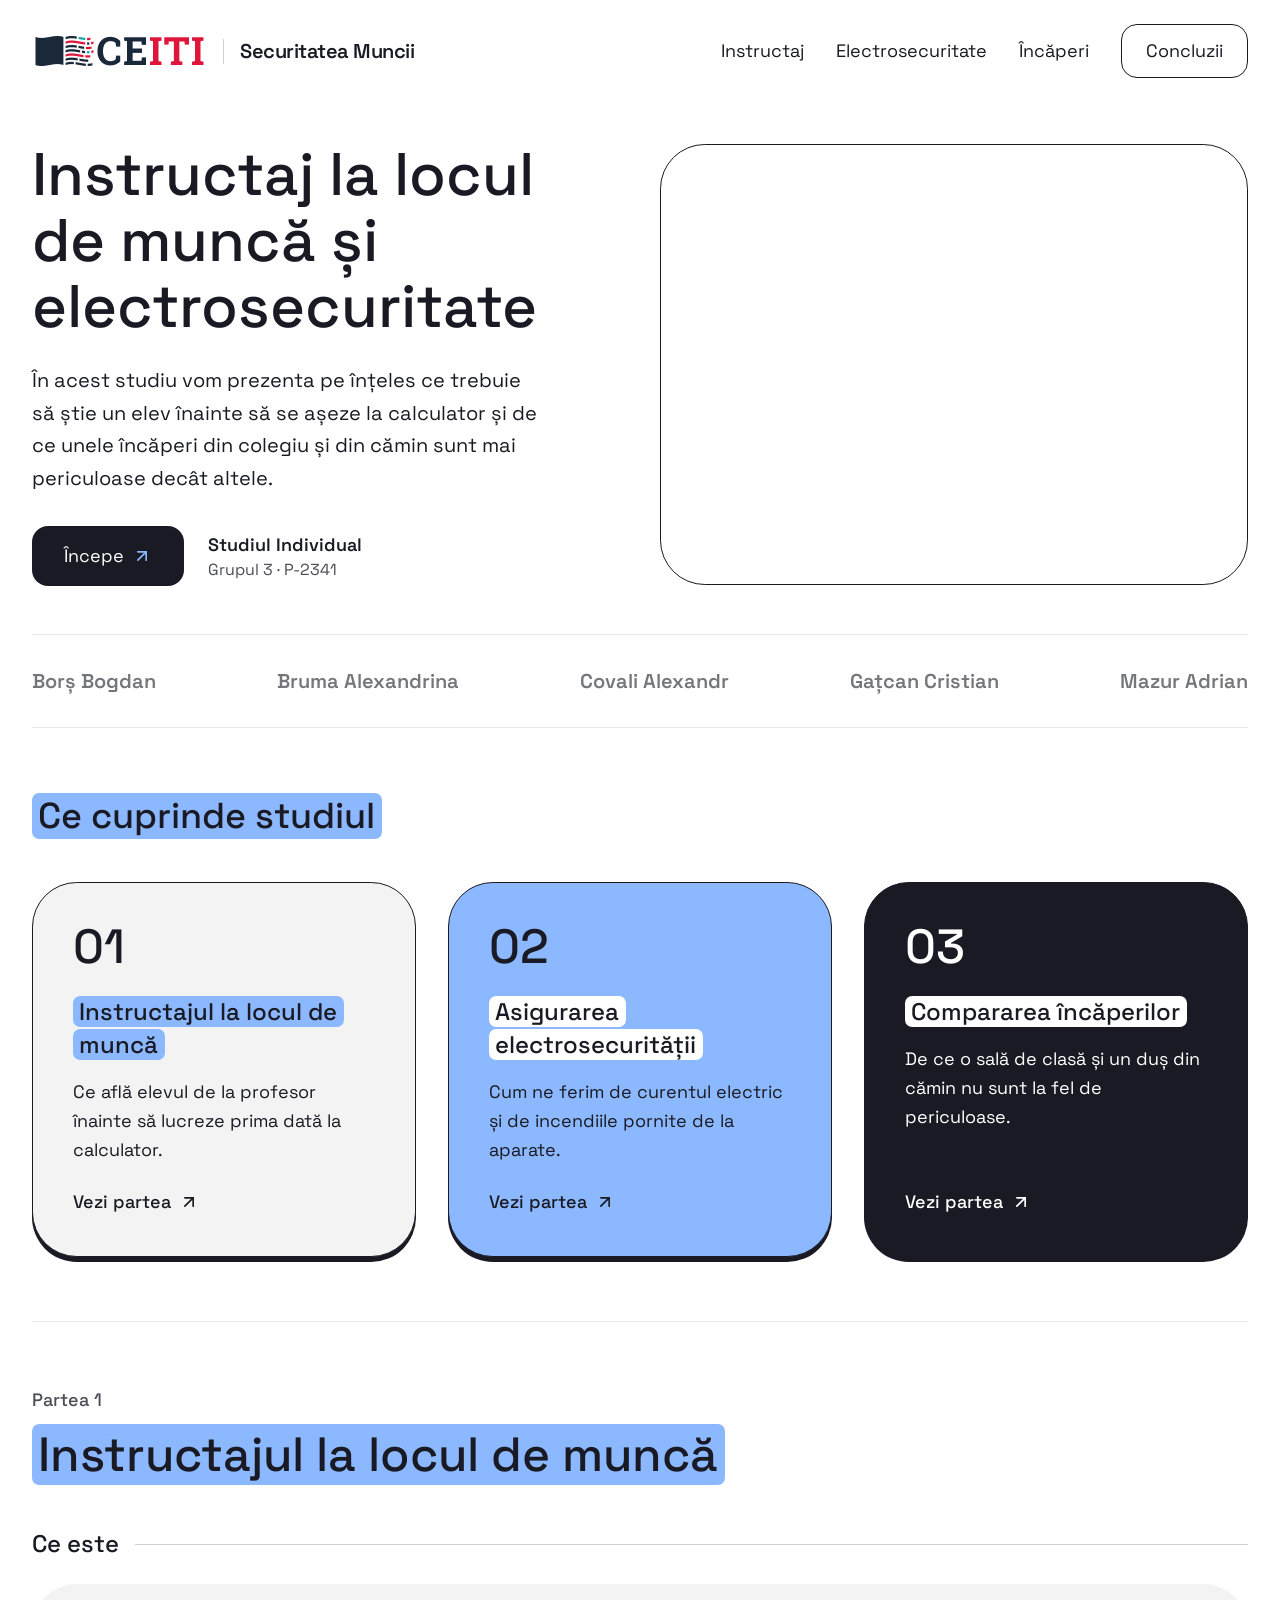
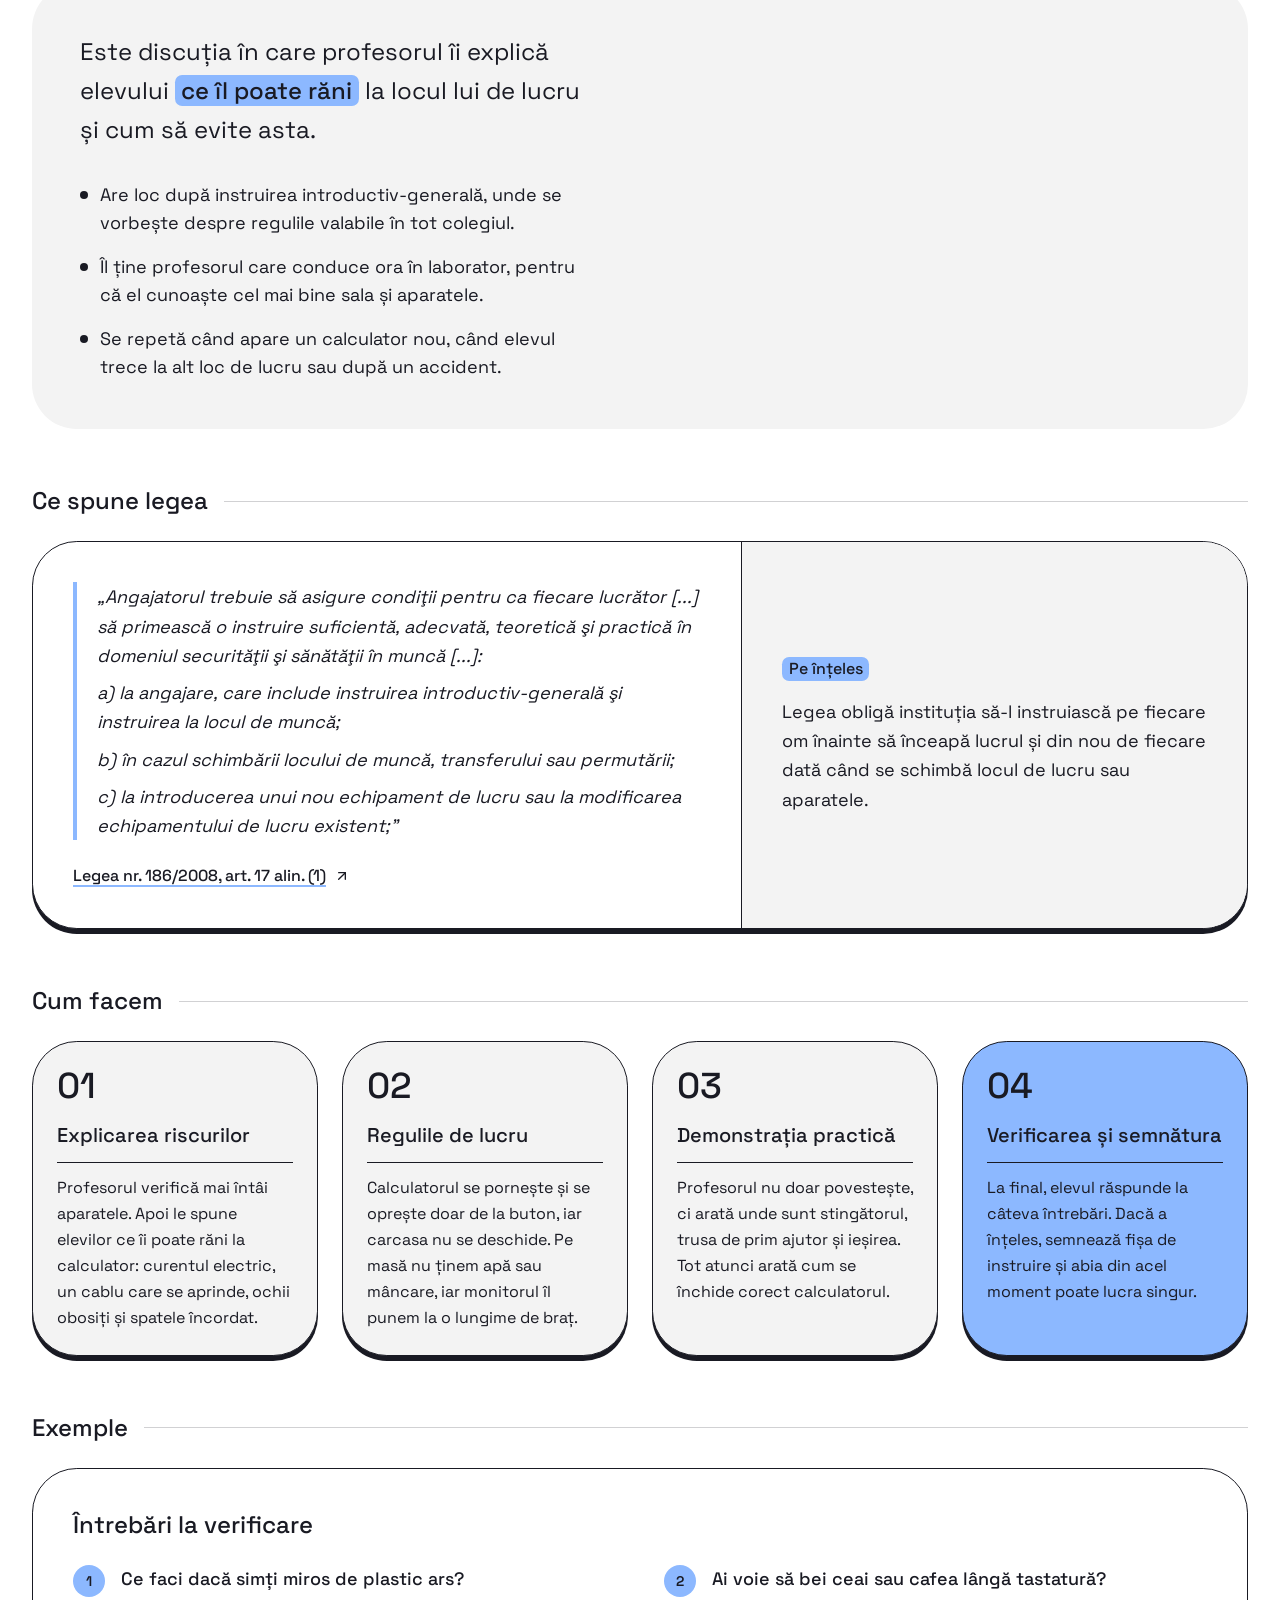
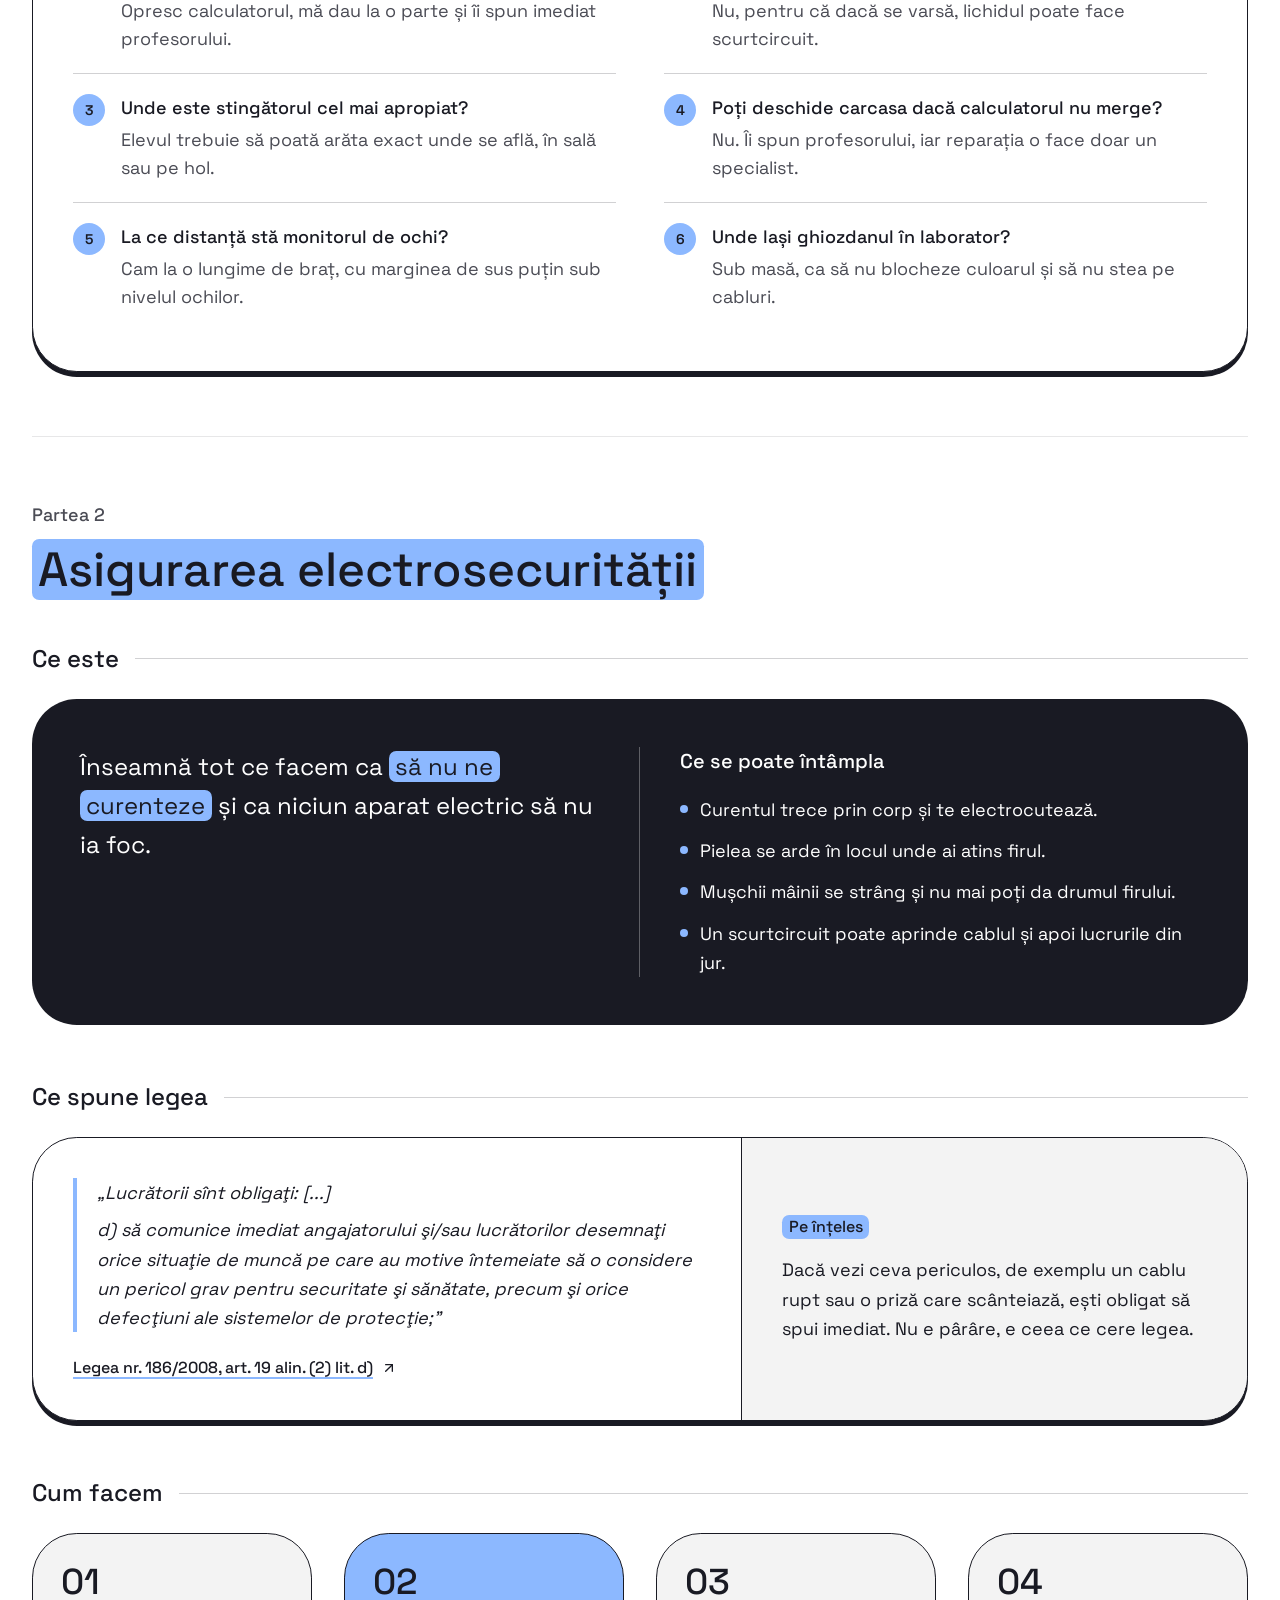
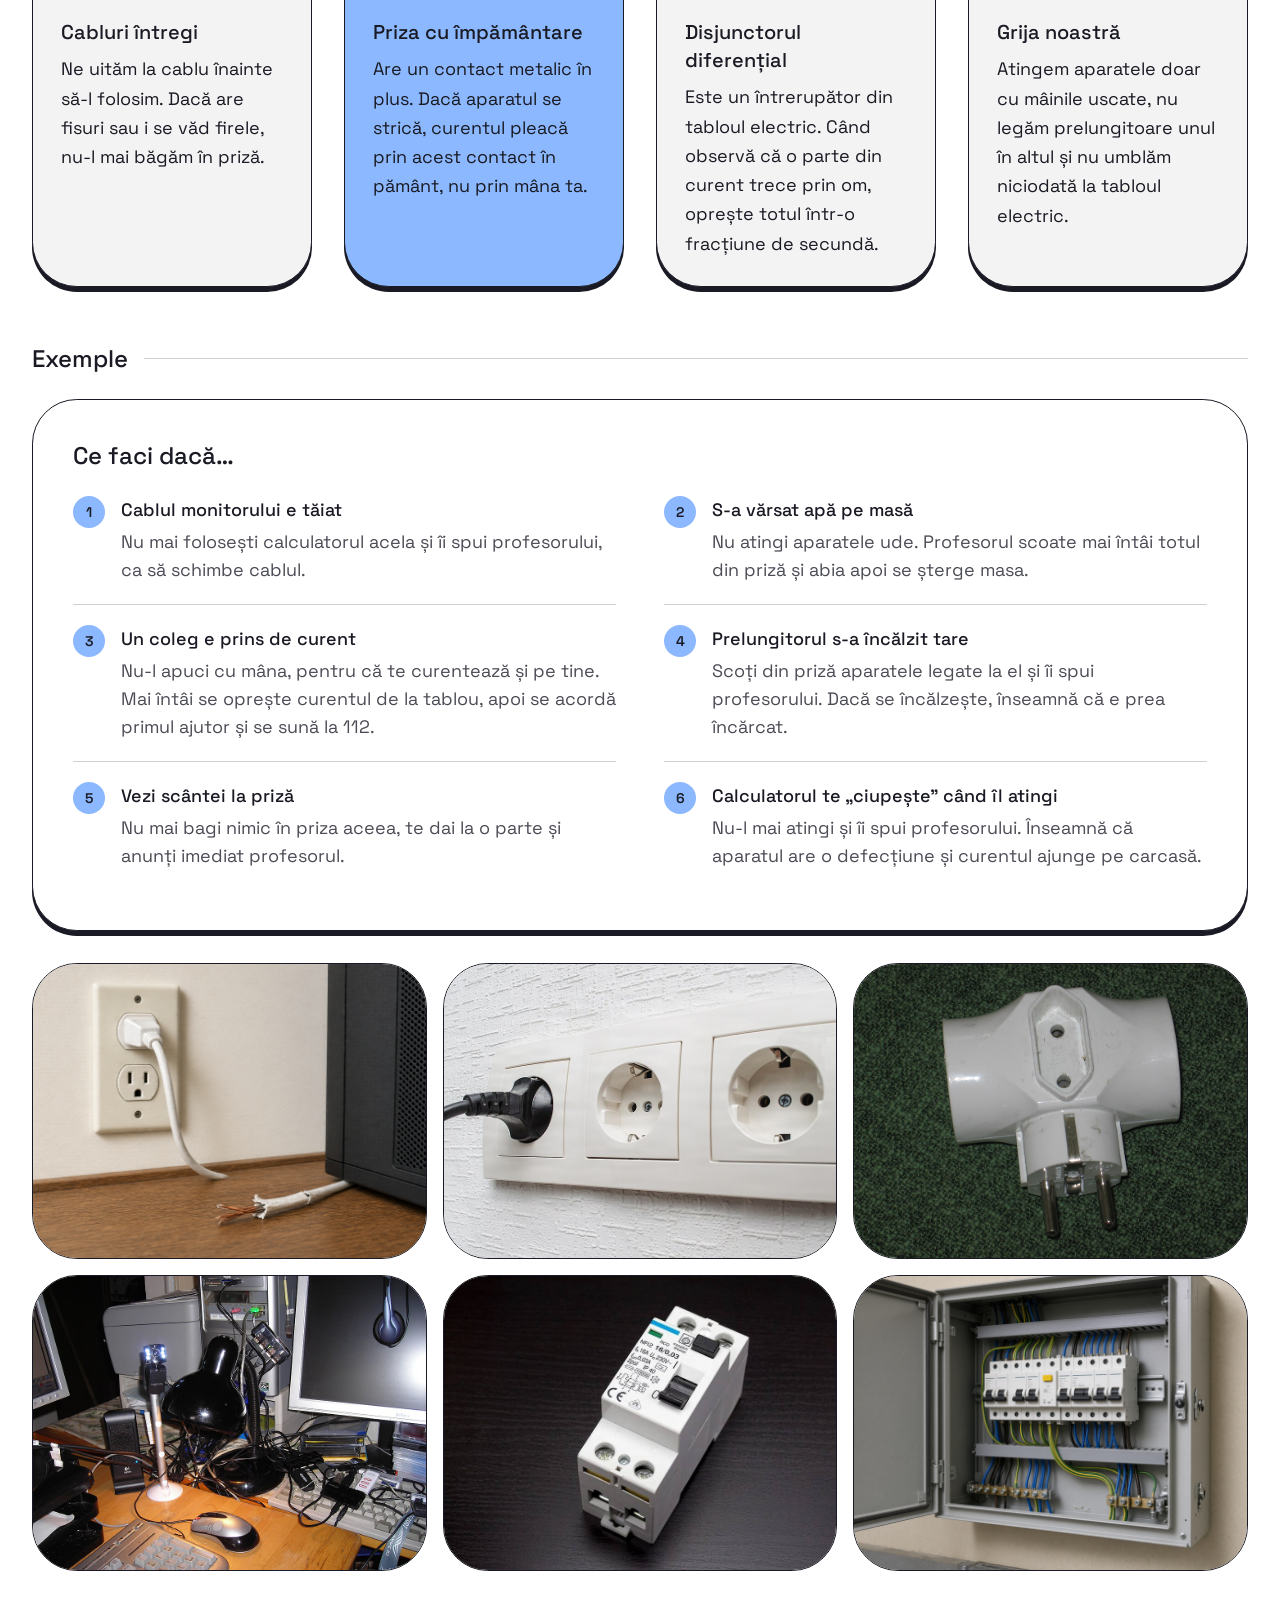
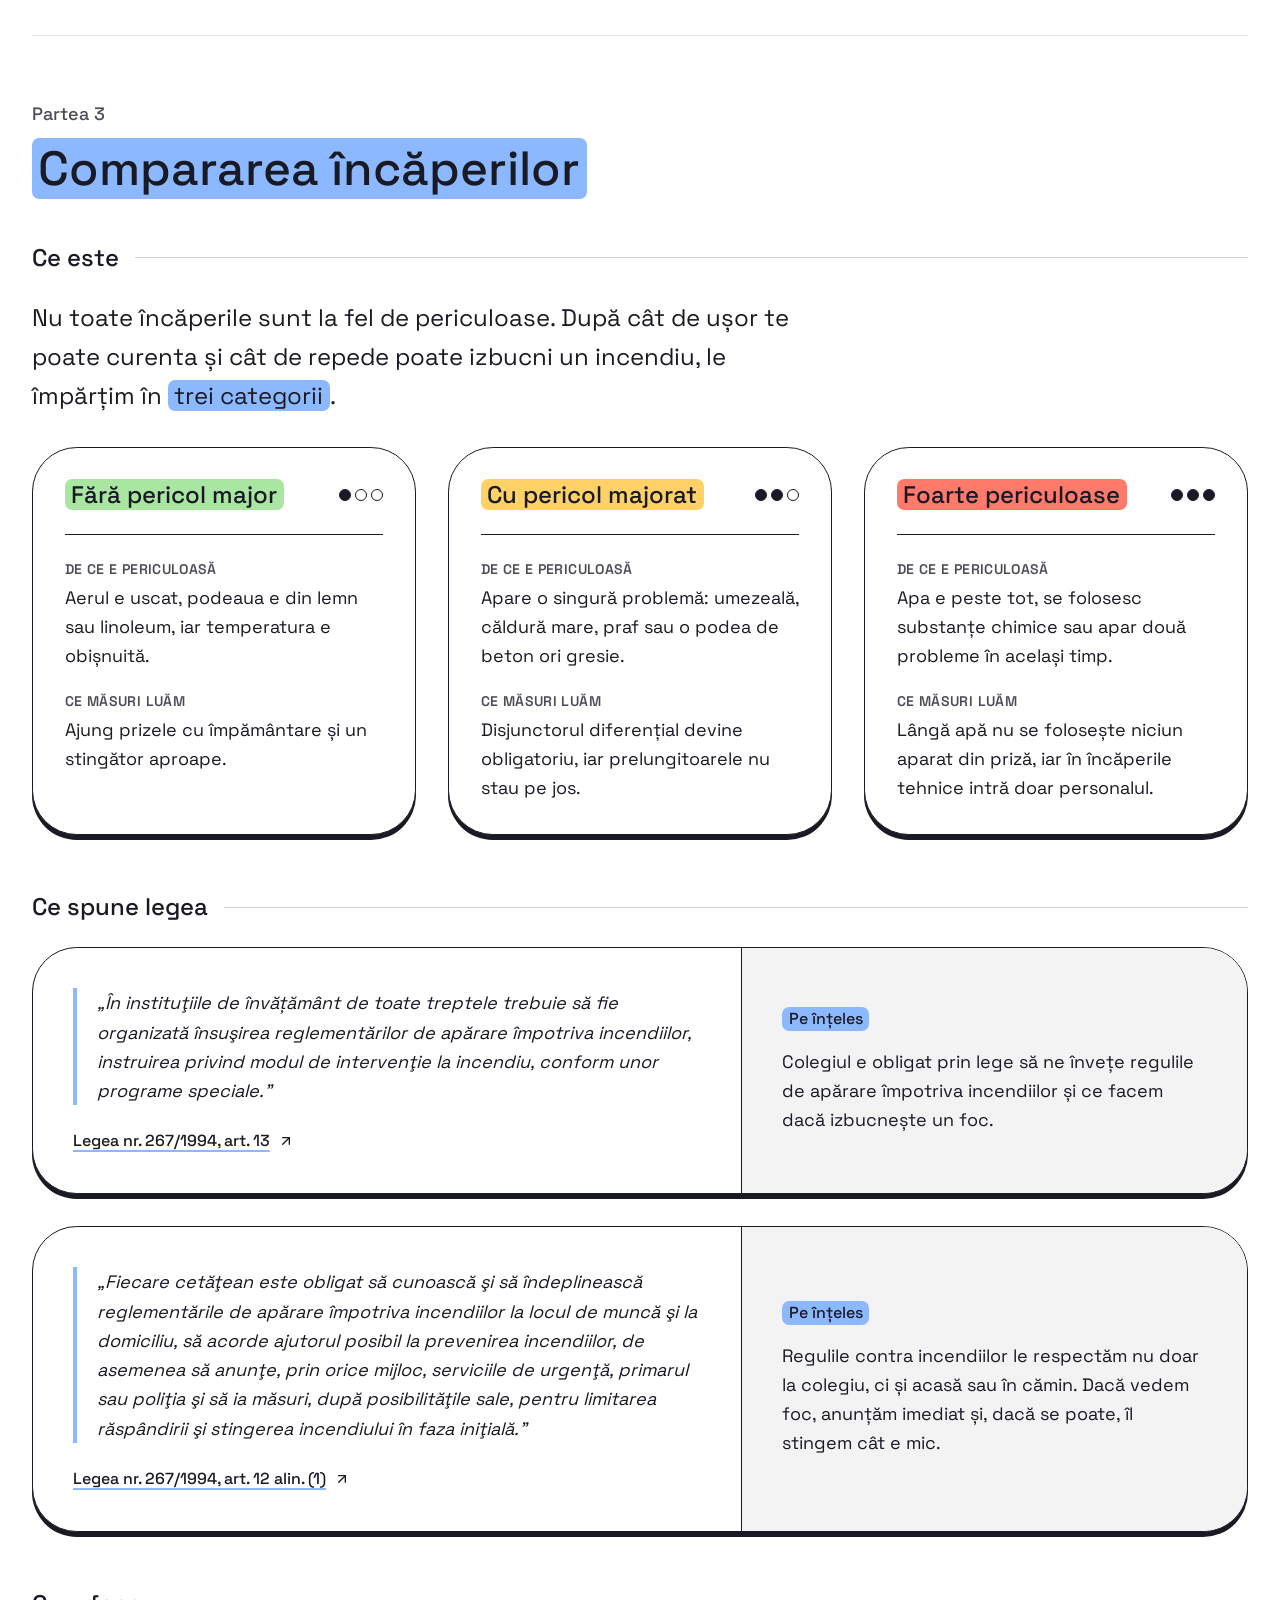
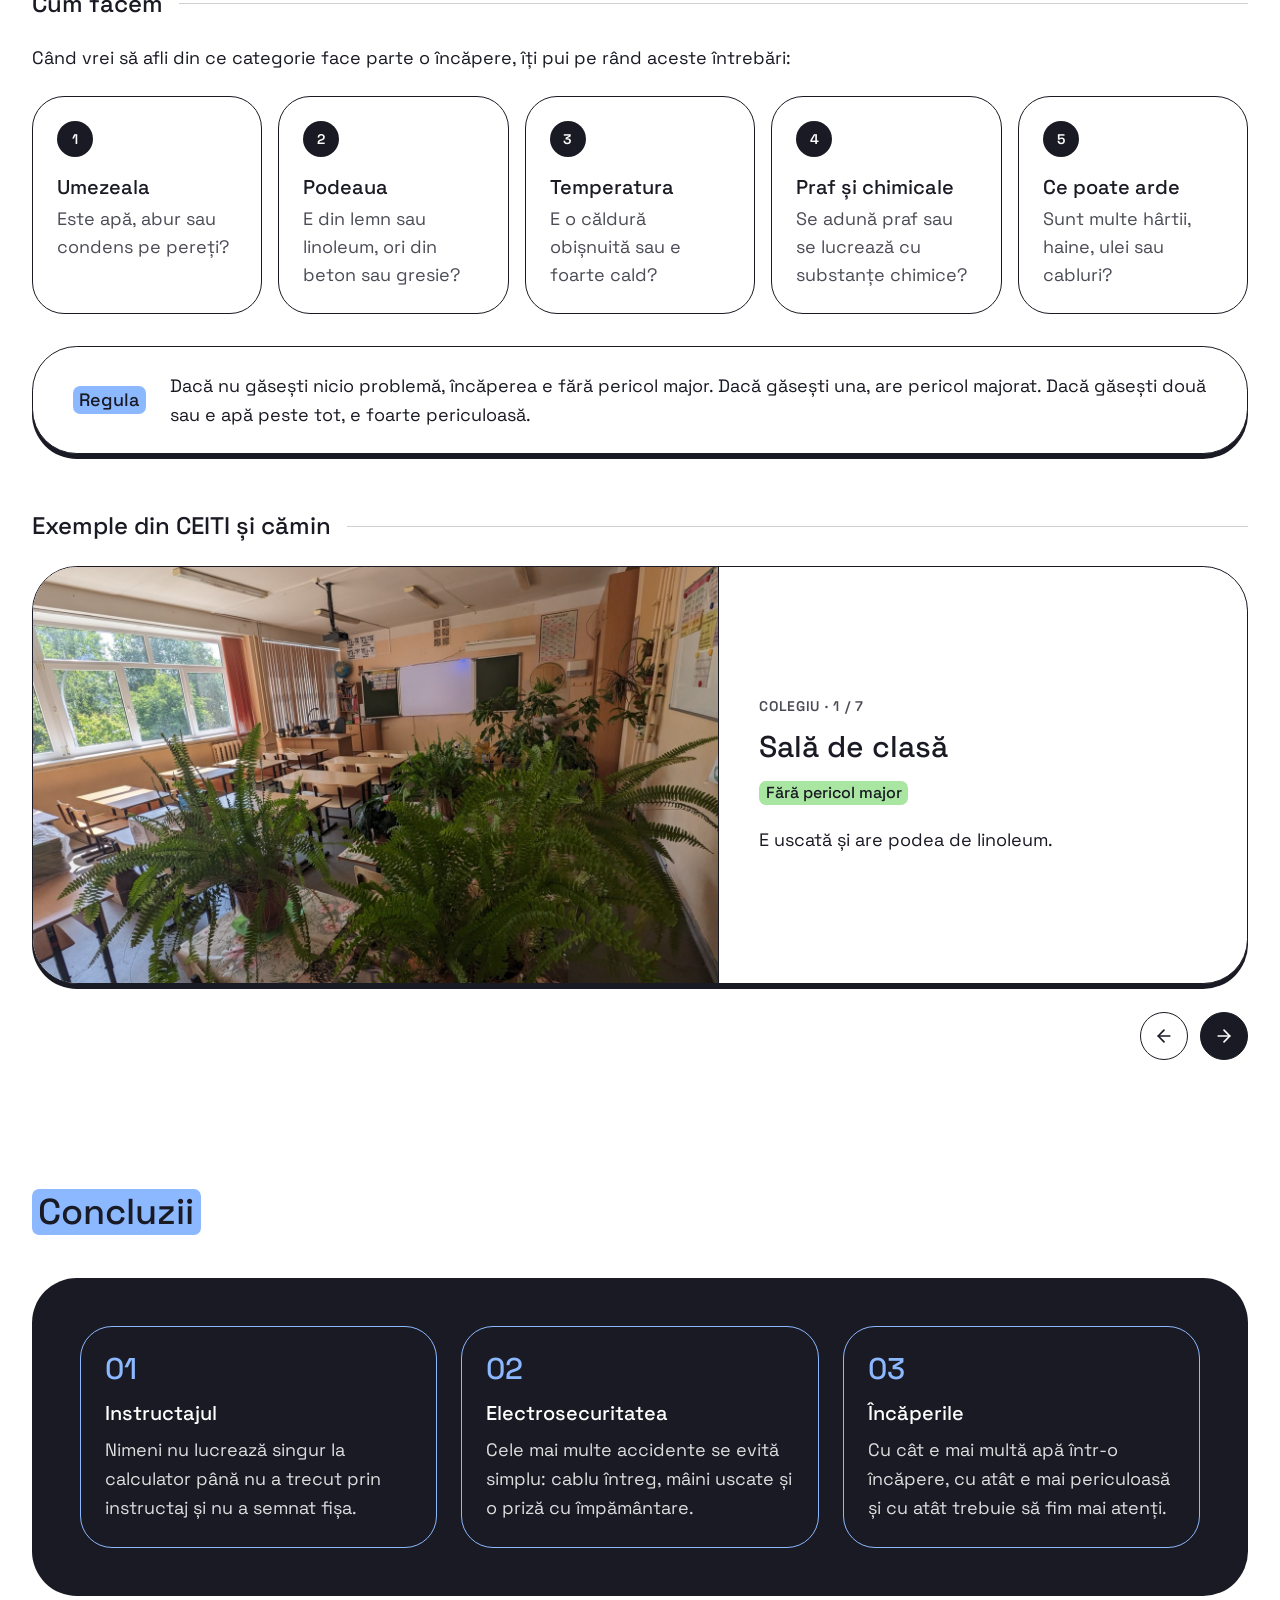
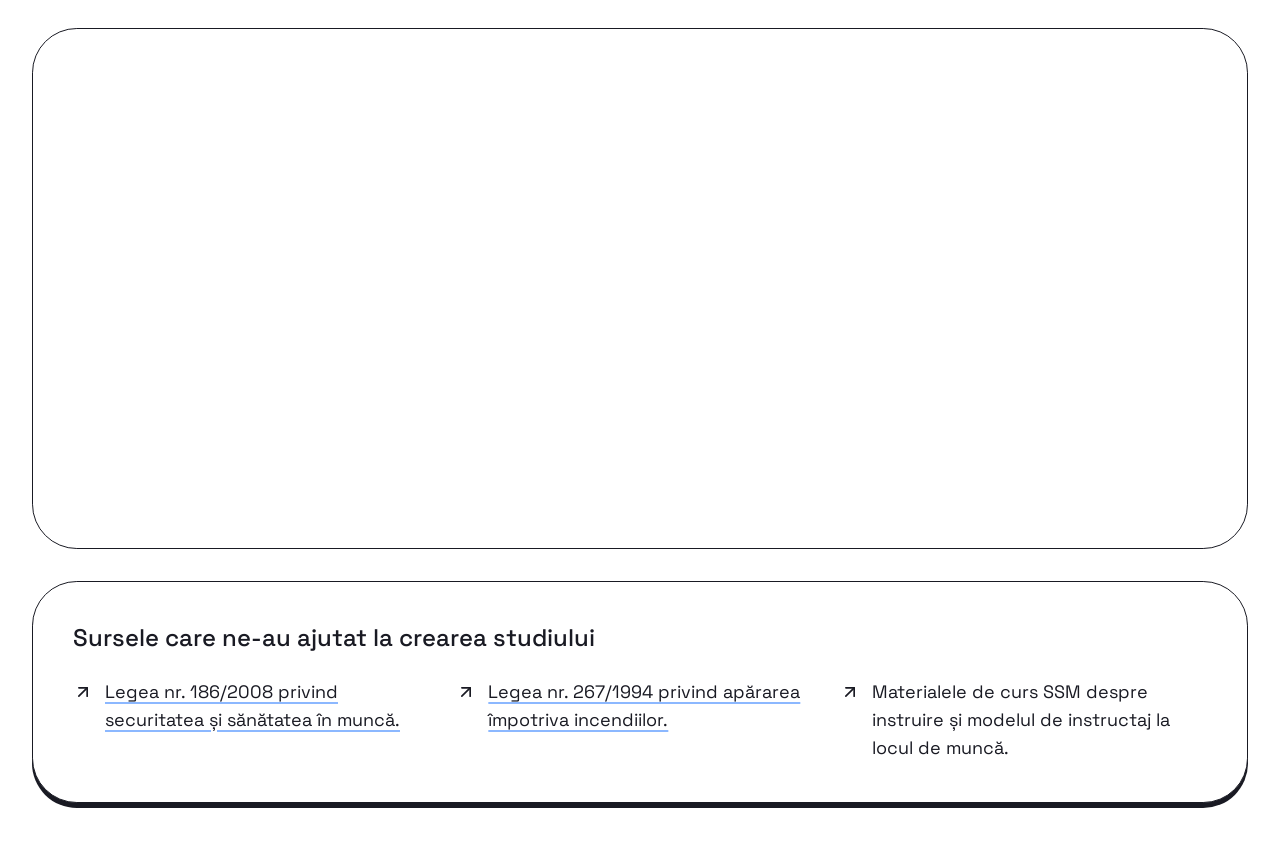
==== commit cbf92b12: "Update static site without the three safety cards. Co-authored-by: Cursor <cursoragent@cursor.com>" ====
--- a/index.html
+++ b/index.html
@@ -1,4 +1,4 @@
-<!DOCTYPE html><html lang="ro"><head><meta charSet="utf-8"/><meta name="viewport" content="width=device-width, initial-scale=1"/><link rel="preload" as="image" href="./ceiti-logo.png"/><link rel="preload" as="image" href="./hero-1.jpg"/><link rel="preload" as="image" href="./hero-2.jpg"/><link rel="preload" as="image" href="./hero-3.jpg"/><link rel="preload" as="image" href="./hero-4.jpg"/><link rel="preload" as="image" href="./hero-5.jpg"/><link rel="preload" as="image" href="./hero-6.jpg"/><link rel="preload" as="image" href="./ergonomie.jpg"/><link rel="preload" as="image" href="./lab.jpg"/><link rel="preload" as="image" href="./primajutor.jpg"/><link rel="stylesheet" href="./assets/styles-DDwQJyj3.css" data-precedence="default"/><link rel="stylesheet" href="https://fonts.googleapis.com/css2?family=Space+Grotesk:wght@400;500;600;700&amp;display=swap" data-precedence="default"/><link rel="preload" as="image" href="./stingator.jpg"/><link rel="preload" as="image" href="./evacuare.jpg"/><link rel="preload" as="image" href="./priza.jpg"/><link rel="preload" as="image" href="./prize-impamantare.jpg"/><link rel="preload" as="image" href="./triplu.jpg"/><link rel="preload" as="image" href="./cabluri-incurcate.jpg"/><link rel="preload" as="image" href="./disjunctor.jpg"/><link rel="preload" as="image" href="./tablou.jpg"/><link rel="preload" as="image" href="./sala-clasa.jpg"/><link rel="preload" as="image" href="./subsol.jpg"/><link rel="preload" as="image" href="./camera-camin.jpg"/><link rel="preload" as="image" href="./camin.jpg"/><link rel="preload" as="image" href="./dus.jpg"/><title>SSM · CEITI</title><meta name="description" content="Instructaj la locul de muncă și electrosecuritate — studiu individual SSM, CEITI"/><meta name="theme-color" content="#0a355c"/><link rel="icon" type="image/svg+xml" href="./favicon.svg"/><link rel="preconnect" href="https://fonts.googleapis.com"/><link rel="preconnect" href="https://fonts.gstatic.com" crossorigin="anonymous"/><meta name="apple-mobile-web-app-title" content="SSM · CEITI"><meta name="apple-mobile-web-app-status-bar-style" content="black"></head><body><!--$--><div class="min-h-screen"><header class="sticky top-0 z-50 bg-white/95 backdrop-blur"><div class="mx-auto flex max-w-7xl items-center justify-between px-4 py-4 sm:px-8 lg:py-6"><a href="#top" class="flex items-center gap-3 sm:gap-4"><img src="./ceiti-logo.png" alt="CEITI" class="h-7 w-auto sm:h-9"/><span class="border-l border-dark/20 pl-3 text-base font-semibold leading-tight tracking-tight sm:pl-4 sm:text-xl">Securitatea Muncii</span></a><nav class="hidden items-center gap-8 lg:flex"><a href="#instructaj" class="text-lg hover:underline hover:decoration-brand hover:decoration-4 hover:underline-offset-4">Instructaj</a><a href="#electrosecuritate" class="text-lg hover:underline hover:decoration-brand hover:decoration-4 hover:underline-offset-4">Electrosecuritate</a><a href="#incaperi" class="text-lg hover:underline hover:decoration-brand hover:decoration-4 hover:underline-offset-4">Încăperi</a><a href="#concluzii" class="rounded-2xl border border-dark px-6 py-3 text-lg transition-colors hover:bg-dark hover:text-white">Concluzii</a></nav><button type="button" class="grid h-11 w-11 place-items-center rounded-xl border border-dark lg:hidden" aria-expanded="false" aria-controls="mobile-menu" aria-label="Meniu"><svg xmlns="http://www.w3.org/2000/svg" width="24" height="24" viewBox="0 0 24 24" fill="none" stroke="currentColor" stroke-width="2" stroke-linecap="round" stroke-linejoin="round" class="lucide lucide-menu h-5 w-5" aria-hidden="true"><path d="M4 12h16"></path><path d="M4 18h16"></path><path d="M4 6h16"></path></svg></button></div><div id="mobile-menu" hidden="" class="px-4 pb-4 lg:hidden"><div class="pop bg-white p-3"><a href="#instructaj" class="block rounded-xl px-4 py-3 text-lg hover:bg-brand">Instructaj</a><a href="#electrosecuritate" class="block rounded-xl px-4 py-3 text-lg hover:bg-brand">Electrosecuritate</a><a href="#incaperi" class="block rounded-xl px-4 py-3 text-lg hover:bg-brand">Încăperi</a><a href="#concluzii" class="block rounded-xl px-4 py-3 text-lg hover:bg-brand">Concluzii</a></div></div></header><main id="top" class="mx-auto max-w-7xl px-4 sm:px-8"><section class="grid items-center gap-10 pb-12 pt-6 lg:grid-cols-2 lg:pt-10"><div><h1 class="text-4xl font-medium leading-[1.1] sm:text-6xl">Instructaj la locul de muncă și electrosecuritate</h1><p class="mt-6 max-w-lg text-lg leading-relaxed sm:text-xl">În acest studiu vom prezenta pe înțeles ce trebuie să știe un elev înainte să se așeze la calculator și de ce unele încăperi din colegiu și din cămin sunt mai periculoase decât altele.</p><div class="mt-8 flex flex-wrap items-center gap-x-6 gap-y-4"><a href="#instructaj" class="inline-flex items-center gap-2 rounded-2xl bg-dark px-8 py-4 text-lg text-white transition-colors hover:bg-black">Începe <svg xmlns="http://www.w3.org/2000/svg" width="24" height="24" viewBox="0 0 24 24" fill="none" stroke="currentColor" stroke-width="2" stroke-linecap="round" stroke-linejoin="round" class="lucide lucide-arrow-up-right h-5 w-5 text-brand" aria-hidden="true"><path d="M7 7h10v10"></path><path d="M7 17 17 7"></path></svg></a><div class="leading-snug"><p class="text-lg font-semibold">Studiul Individual</p><p class="text-muted">Grupul 3 · P-2341</p></div></div></div><div class="slideshow relative photo aspect-[4/3]"><img src="./hero-1.jpg" alt="Elevi la ora de informatică într-un laborator modern" class="absolute inset-0 h-full w-full object-cover" style="animation-name:slide-fade-6;animation-duration:30s;animation-delay:-1s"/><img src="./hero-2.jpg" alt="Laborator IT cu monitoare noi și scaune verzi" class="absolute inset-0 h-full w-full object-cover" style="animation-name:slide-fade-6;animation-duration:30s;animation-delay:-26s"/><img src="./hero-3.jpg" alt="Elevi care lucrează la calculatoare lângă fereastră" class="absolute inset-0 h-full w-full object-cover" style="animation-name:slide-fade-6;animation-duration:30s;animation-delay:-21s"/><img src="./hero-4.jpg" alt="Sală de calculatoare luminoasă cu mese de lucru" class="absolute inset-0 h-full w-full object-cover" style="animation-name:slide-fade-6;animation-duration:30s;animation-delay:-16s"/><img src="./hero-5.jpg" alt="Rând de calculatoare pe un birou alb" class="absolute inset-0 h-full w-full object-cover" style="animation-name:slide-fade-6;animation-duration:30s;animation-delay:-11s"/><img src="./hero-6.jpg" alt="Laborator de informatică cu multe calculatoare" class="absolute inset-0 h-full w-full object-cover" style="animation-name:slide-fade-6;animation-duration:30s;animation-delay:-6s"/></div></section><section class="flex flex-wrap justify-between gap-x-8 gap-y-3 border-y border-dark/10 py-8 text-lg font-semibold text-dark/60 sm:text-xl"><span>Borș Bogdan</span><span>Bruma Alexandrina</span><span>Covali Alexandr</span><span>Gațcan Cristian</span><span>Mazur Adrian</span></section><section class="py-12 sm:py-16"><h2 class="mb-10 text-3xl font-medium leading-snug sm:text-4xl"><span class="tag bg-brand">Ce cuprinde studiul</span></h2><div class="grid gap-8 md:grid-cols-3"><a href="#instructaj" class="pop press flex flex-col p-8 sm:p-10 bg-gray"><span class="text-5xl font-medium">01</span><h3 class="mt-6 text-2xl font-medium leading-snug"><span class="tag bg-brand">Instructajul la locul de muncă</span></h3><p class="mt-4 flex-1 text-lg leading-relaxed">Ce află elevul de la profesor înainte să lucreze prima dată la calculator.</p><span class="mt-6 inline-flex items-center gap-2 text-lg font-medium">Vezi partea <svg xmlns="http://www.w3.org/2000/svg" width="24" height="24" viewBox="0 0 24 24" fill="none" stroke="currentColor" stroke-width="2" stroke-linecap="round" stroke-linejoin="round" class="lucide lucide-arrow-up-right h-5 w-5" aria-hidden="true"><path d="M7 7h10v10"></path><path d="M7 17 17 7"></path></svg></span></a><a href="#electrosecuritate" class="pop press flex flex-col p-8 sm:p-10 bg-brand"><span class="text-5xl font-medium">02</span><h3 class="mt-6 text-2xl font-medium leading-snug"><span class="tag bg-white">Asigurarea electrosecurității</span></h3><p class="mt-4 flex-1 text-lg leading-relaxed">Cum ne ferim de curentul electric și de incendiile pornite de la aparate.</p><span class="mt-6 inline-flex items-center gap-2 text-lg font-medium">Vezi partea <svg xmlns="http://www.w3.org/2000/svg" width="24" height="24" viewBox="0 0 24 24" fill="none" stroke="currentColor" stroke-width="2" stroke-linecap="round" stroke-linejoin="round" class="lucide lucide-arrow-up-right h-5 w-5" aria-hidden="true"><path d="M7 7h10v10"></path><path d="M7 17 17 7"></path></svg></span></a><a href="#incaperi" class="pop press flex flex-col p-8 sm:p-10 bg-dark text-white"><span class="text-5xl font-medium">03</span><h3 class="mt-6 text-2xl font-medium leading-snug"><span class="tag bg-white text-dark">Compararea încăperilor</span></h3><p class="mt-4 flex-1 text-lg leading-relaxed">De ce o sală de clasă și un duș din cămin nu sunt la fel de periculoase.</p><span class="mt-6 inline-flex items-center gap-2 text-lg font-medium">Vezi partea <svg xmlns="http://www.w3.org/2000/svg" width="24" height="24" viewBox="0 0 24 24" fill="none" stroke="currentColor" stroke-width="2" stroke-linecap="round" stroke-linejoin="round" class="lucide lucide-arrow-up-right h-5 w-5" aria-hidden="true"><path d="M7 7h10v10"></path><path d="M7 17 17 7"></path></svg></span></a></div></section><section id="instructaj" class="border-t border-dark/10 py-12 sm:py-16"><p class="text-lg font-medium text-muted">Partea 1</p><h2 class="mt-2 text-3xl font-medium leading-snug sm:text-5xl"><span class="tag bg-brand">Instructajul la locul de muncă</span></h2><div class="mt-10 space-y-14"><div><h3 class="mb-6 flex items-center gap-4 text-xl font-medium sm:text-2xl">Ce este<span class="h-px flex-1 bg-dark/20"></span></h3><div class="grid overflow-hidden rounded-[2rem] bg-gray md:grid-cols-2 md:rounded-[2.8rem]"><div class="p-8 sm:p-12"><p class="text-xl leading-relaxed sm:text-2xl">Este discuția în care profesorul îi explică elevului <b class="tag bg-brand font-medium">ce îl poate răni</b> la locul lui de lucru și cum să evite asta.</p><ul class="mt-8 space-y-4 text-lg"><li class="flex gap-3"><span class="mt-2.5 h-2 w-2 shrink-0 rounded-full bg-dark"></span><span>Are loc după instruirea introductiv-generală, unde se vorbește despre regulile valabile în tot colegiul.</span></li><li class="flex gap-3"><span class="mt-2.5 h-2 w-2 shrink-0 rounded-full bg-dark"></span><span>Îl ține profesorul care conduce ora în laborator, pentru că el cunoaște cel mai bine sala și aparatele.</span></li><li class="flex gap-3"><span class="mt-2.5 h-2 w-2 shrink-0 rounded-full bg-dark"></span><span>Se repetă când apare un calculator nou, când elevul trece la alt loc de lucru sau după un accident.</span></li></ul></div><div class="slideshow relative h-full min-h-72"><img src="./ergonomie.jpg" alt="Post de lucru cu monitor, tastatură și scaun" class="absolute inset-0 h-full w-full object-cover" style="animation-name:slide-fade-5;animation-duration:25s;animation-delay:-1s"/><img src="./lab.jpg" alt="Laborator de informatică" class="absolute inset-0 h-full w-full object-cover" style="animation-name:slide-fade-5;animation-duration:25s;animation-delay:-21s"/><img src="./primajutor.jpg" alt="Trusă de prim ajutor și plan de evacuare" class="absolute inset-0 h-full w-full object-cover" style="animation-name:slide-fade-5;animation-duration:25s;animation-delay:-16s"/><img src="./stingator.jpg" alt="Stingător pe perete, lângă ieșire" class="absolute inset-0 h-full w-full object-cover" style="animation-name:slide-fade-5;animation-duration:25s;animation-delay:-11s"/><img src="./evacuare.jpg" alt="Hol cu indicatoare de evacuare" class="absolute inset-0 h-full w-full object-cover" style="animation-name:slide-fade-5;animation-duration:25s;animation-delay:-6s"/></div></div></div><div><h3 class="mb-6 flex items-center gap-4 text-xl font-medium sm:text-2xl">Ce spune legea<span class="h-px flex-1 bg-dark/20"></span></h3><figure class="pop grid overflow-hidden bg-white md:grid-cols-[1.4fr_1fr]"><blockquote class="p-8 sm:p-10"><div class="space-y-2 border-l-4 border-brand pl-5 text-lg italic leading-relaxed"><p>„Angajatorul trebuie să asigure condiţii pentru ca fiecare lucrător [...] să primească o instruire suficientă, adecvată, teoretică şi practică în domeniul securităţii şi sănătăţii în muncă [...]:</p><p>a) la angajare, care include instruirea introductiv-generală şi instruirea la locul de muncă;</p><p>b) în cazul schimbării locului de muncă, transferului sau permutării;</p><p>c) la introducerea unui nou echipament de lucru sau la modificarea echipamentului de lucru existent;”</p></div><figcaption class="mt-6"><a href="https://www.legis.md/cautare/getResults?doc_id=142427&amp;lang=ro" target="_blank" rel="noopener noreferrer" class="inline-flex items-center gap-2 font-medium not-italic underline decoration-brand decoration-2 underline-offset-4 hover:decoration-dark">Legea nr. 186/2008, art. 17 alin. (1)<!-- --> <svg xmlns="http://www.w3.org/2000/svg" width="24" height="24" viewBox="0 0 24 24" fill="none" stroke="currentColor" stroke-width="2" stroke-linecap="round" stroke-linejoin="round" class="lucide lucide-arrow-up-right h-4 w-4" aria-hidden="true"><path d="M7 7h10v10"></path><path d="M7 17 17 7"></path></svg></a></figcaption></blockquote><div class="flex flex-col justify-center border-t border-dark bg-gray p-8 sm:p-10 md:border-l md:border-t-0"><span class="tag w-fit bg-brand text-base font-medium">Pe înțeles</span><p class="mt-4 text-lg leading-relaxed">Legea obligă instituția să-l instruiască pe fiecare om înainte să înceapă lucrul și din nou de fiecare dată când se schimbă locul de lucru sau aparatele.</p></div></figure></div><div><h3 class="mb-6 flex items-center gap-4 text-xl font-medium sm:text-2xl">Cum facem<span class="h-px flex-1 bg-dark/20"></span></h3><ol class="grid gap-6 sm:grid-cols-2 lg:grid-cols-4"><li class="pop flex flex-col p-6 bg-gray"><span class="text-4xl font-medium">0<!-- -->1</span><h4 class="mt-4 border-b border-dark pb-3 text-xl font-medium leading-snug">Explicarea riscurilor</h4><p class="mt-3 text-base leading-relaxed">Profesorul verifică mai întâi aparatele. Apoi le spune elevilor ce îi poate răni la calculator: curentul electric, un cablu care se aprinde, ochii obosiți și spatele încordat.</p></li><li class="pop flex flex-col p-6 bg-gray"><span class="text-4xl font-medium">0<!-- -->2</span><h4 class="mt-4 border-b border-dark pb-3 text-xl font-medium leading-snug">Regulile de lucru</h4><p class="mt-3 text-base leading-relaxed">Calculatorul se pornește și se oprește doar de la buton, iar carcasa nu se deschide. Pe masă nu ținem apă sau mâncare, iar monitorul îl punem la o lungime de braț.</p></li><li class="pop flex flex-col p-6 bg-gray"><span class="text-4xl font-medium">0<!-- -->3</span><h4 class="mt-4 border-b border-dark pb-3 text-xl font-medium leading-snug">Demonstrația practică</h4><p class="mt-3 text-base leading-relaxed">Profesorul nu doar povestește, ci arată unde sunt stingătorul, trusa de prim ajutor și ieșirea. Tot atunci arată cum se închide corect calculatorul.</p></li><li class="pop flex flex-col p-6 bg-brand"><span class="text-4xl font-medium">0<!-- -->4</span><h4 class="mt-4 border-b border-dark pb-3 text-xl font-medium leading-snug">Verificarea și semnătura</h4><p class="mt-3 text-base leading-relaxed">La final, elevul răspunde la câteva întrebări. Dacă a înțeles, semnează fișa de instruire și abia din acel moment poate lucra singur.</p></li></ol></div><div><h3 class="mb-6 flex items-center gap-4 text-xl font-medium sm:text-2xl">Exemple<span class="h-px flex-1 bg-dark/20"></span></h3><div class="pop bg-white p-8 sm:p-10"><h3 class="text-2xl font-medium">Întrebări la verificare</h3><dl class="mt-6 grid gap-x-12 md:grid-cols-2"><div class="flex gap-4 border-t border-dark/20 py-5 md:border-t-0 md:pt-0 border-t-0 pt-0"><span class="grid h-8 w-8 shrink-0 place-items-center rounded-full bg-brand text-sm font-semibold">1</span><div><dt class="text-lg font-medium">Ce faci dacă simți miros de plastic ars?</dt><dd class="mt-1 text-lg text-muted">Opresc calculatorul, mă dau la o parte și îi spun imediat profesorului.</dd></div></div><div class="flex gap-4 border-t border-dark/20 py-5 md:border-t-0 md:pt-0 "><span class="grid h-8 w-8 shrink-0 place-items-center rounded-full bg-brand text-sm font-semibold">2</span><div><dt class="text-lg font-medium">Ai voie să bei ceai sau cafea lângă tastatură?</dt><dd class="mt-1 text-lg text-muted">Nu, pentru că dacă se varsă, lichidul poate face scurtcircuit.</dd></div></div><div class="flex gap-4 border-t border-dark/20 py-5  "><span class="grid h-8 w-8 shrink-0 place-items-center rounded-full bg-brand text-sm font-semibold">3</span><div><dt class="text-lg font-medium">Unde este stingătorul cel mai apropiat?</dt><dd class="mt-1 text-lg text-muted">Elevul trebuie să poată arăta exact unde se află, în sală sau pe hol.</dd></div></div><div class="flex gap-4 border-t border-dark/20 py-5  "><span class="grid h-8 w-8 shrink-0 place-items-center rounded-full bg-brand text-sm font-semibold">4</span><div><dt class="text-lg font-medium">Poți deschide carcasa dacă calculatorul nu merge?</dt><dd class="mt-1 text-lg text-muted">Nu. Îi spun profesorului, iar reparația o face doar un specialist.</dd></div></div><div class="flex gap-4 border-t border-dark/20 py-5  "><span class="grid h-8 w-8 shrink-0 place-items-center rounded-full bg-brand text-sm font-semibold">5</span><div><dt class="text-lg font-medium">La ce distanță stă monitorul de ochi?</dt><dd class="mt-1 text-lg text-muted">Cam la o lungime de braț, cu marginea de sus puțin sub nivelul ochilor.</dd></div></div><div class="flex gap-4 border-t border-dark/20 py-5  "><span class="grid h-8 w-8 shrink-0 place-items-center rounded-full bg-brand text-sm font-semibold">6</span><div><dt class="text-lg font-medium">Unde lași ghiozdanul în laborator?</dt><dd class="mt-1 text-lg text-muted">Sub masă, ca să nu blocheze culoarul și să nu stea pe cabluri.</dd></div></div></dl></div></div></div></section><section id="electrosecuritate" class="border-t border-dark/10 py-12 sm:py-16"><p class="text-lg font-medium text-muted">Partea 2</p><h2 class="mt-2 text-3xl font-medium leading-snug sm:text-5xl"><span class="tag bg-brand">Asigurarea electrosecurității</span></h2><div class="mt-10 space-y-14"><div><h3 class="mb-6 flex items-center gap-4 text-xl font-medium sm:text-2xl">Ce este<span class="h-px flex-1 bg-dark/20"></span></h3><div class="grid rounded-[2rem] bg-dark p-8 text-white sm:p-12 md:grid-cols-2 md:divide-x md:divide-white/30 md:rounded-[2.8rem]"><div class="pb-8 md:pb-0 md:pr-10"><p class="text-xl leading-relaxed sm:text-2xl">Înseamnă tot ce facem ca <span class="tag bg-brand text-dark">să nu ne curenteze</span> și ca niciun aparat electric să nu ia foc.</p></div><div class="border-t border-white/30 pt-8 md:border-t-0 md:pl-10 md:pt-0"><h4 class="text-xl font-medium">Ce se poate întâmpla</h4><ul class="mt-5 space-y-3"><li class="flex gap-3 text-lg leading-relaxed"><span class="mt-2.5 h-2 w-2 shrink-0 rounded-full bg-brand"></span>Curentul trece prin corp și te electrocutează.</li><li class="flex gap-3 text-lg leading-relaxed"><span class="mt-2.5 h-2 w-2 shrink-0 rounded-full bg-brand"></span>Pielea se arde în locul unde ai atins firul.</li><li class="flex gap-3 text-lg leading-relaxed"><span class="mt-2.5 h-2 w-2 shrink-0 rounded-full bg-brand"></span>Mușchii mâinii se strâng și nu mai poți da drumul firului.</li><li class="flex gap-3 text-lg leading-relaxed"><span class="mt-2.5 h-2 w-2 shrink-0 rounded-full bg-brand"></span>Un scurtcircuit poate aprinde cablul și apoi lucrurile din jur.</li></ul></div></div></div><div><h3 class="mb-6 flex items-center gap-4 text-xl font-medium sm:text-2xl">Ce spune legea<span class="h-px flex-1 bg-dark/20"></span></h3><figure class="pop grid overflow-hidden bg-white md:grid-cols-[1.4fr_1fr]"><blockquote class="p-8 sm:p-10"><div class="space-y-2 border-l-4 border-brand pl-5 text-lg italic leading-relaxed"><p>„Lucrătorii sînt obligaţi: [...]</p><p>d) să comunice imediat angajatorului şi/sau lucrătorilor desemnaţi orice situaţie de muncă pe care au motive întemeiate să o considere un pericol grav pentru securitate şi sănătate, precum şi orice defecţiuni ale sistemelor de protecţie;”</p></div><figcaption class="mt-6"><a href="https://www.legis.md/cautare/getResults?doc_id=142427&amp;lang=ro" target="_blank" rel="noopener noreferrer" class="inline-flex items-center gap-2 font-medium not-italic underline decoration-brand decoration-2 underline-offset-4 hover:decoration-dark">Legea nr. 186/2008, art. 19 alin. (2) lit. d)<!-- --> <svg xmlns="http://www.w3.org/2000/svg" width="24" height="24" viewBox="0 0 24 24" fill="none" stroke="currentColor" stroke-width="2" stroke-linecap="round" stroke-linejoin="round" class="lucide lucide-arrow-up-right h-4 w-4" aria-hidden="true"><path d="M7 7h10v10"></path><path d="M7 17 17 7"></path></svg></a></figcaption></blockquote><div class="flex flex-col justify-center border-t border-dark bg-gray p-8 sm:p-10 md:border-l md:border-t-0"><span class="tag w-fit bg-brand text-base font-medium">Pe înțeles</span><p class="mt-4 text-lg leading-relaxed">Dacă vezi ceva periculos, de exemplu un cablu rupt sau o priză care scânteiază, ești obligat să spui imediat. Nu e pârâre, e ceea ce cere legea.</p></div></figure></div><div><h3 class="mb-6 flex items-center gap-4 text-xl font-medium sm:text-2xl">Cum facem<span class="h-px flex-1 bg-dark/20"></span></h3><div class="grid gap-8 sm:grid-cols-2 lg:grid-cols-4"><article class="pop flex flex-col p-7 bg-gray"><span class="text-4xl font-medium">0<!-- -->1</span><h3 class="mt-4 text-xl font-medium">Cabluri întregi</h3><p class="mt-2 text-lg leading-relaxed">Ne uităm la cablu înainte să-l folosim. Dacă are fisuri sau i se văd firele, nu-l mai băgăm în priză.</p></article><article class="pop flex flex-col p-7 bg-brand"><span class="text-4xl font-medium">0<!-- -->2</span><h3 class="mt-4 text-xl font-medium">Priza cu împământare</h3><p class="mt-2 text-lg leading-relaxed">Are un contact metalic în plus. Dacă aparatul se strică, curentul pleacă prin acest contact în pământ, nu prin mâna ta.</p></article><article class="pop flex flex-col p-7 bg-gray"><span class="text-4xl font-medium">0<!-- -->3</span><h3 class="mt-4 text-xl font-medium">Disjunctorul diferențial</h3><p class="mt-2 text-lg leading-relaxed">Este un întrerupător din tabloul electric. Când observă că o parte din curent trece prin om, oprește totul într-o fracțiune de secundă.</p></article><article class="pop flex flex-col p-7 bg-gray"><span class="text-4xl font-medium">0<!-- -->4</span><h3 class="mt-4 text-xl font-medium">Grija noastră</h3><p class="mt-2 text-lg leading-relaxed">Atingem aparatele doar cu mâinile uscate, nu legăm prelungitoare unul în altul și nu umblăm niciodată la tabloul electric.</p></article></div></div><div><h3 class="mb-6 flex items-center gap-4 text-xl font-medium sm:text-2xl">Exemple<span class="h-px flex-1 bg-dark/20"></span></h3><div class="pop bg-white p-8 sm:p-10"><h3 class="text-2xl font-medium">Ce faci dacă…</h3><dl class="mt-6 grid gap-x-12 md:grid-cols-2"><div class="flex gap-4 border-t border-dark/20 py-5 md:border-t-0 md:pt-0 border-t-0 pt-0"><span class="grid h-8 w-8 shrink-0 place-items-center rounded-full bg-brand text-sm font-semibold">1</span><div><dt class="text-lg font-medium">Cablul monitorului e tăiat</dt><dd class="mt-1 text-lg text-muted">Nu mai folosești calculatorul acela și îi spui profesorului, ca să schimbe cablul.</dd></div></div><div class="flex gap-4 border-t border-dark/20 py-5 md:border-t-0 md:pt-0 "><span class="grid h-8 w-8 shrink-0 place-items-center rounded-full bg-brand text-sm font-semibold">2</span><div><dt class="text-lg font-medium">S-a vărsat apă pe masă</dt><dd class="mt-1 text-lg text-muted">Nu atingi aparatele ude. Profesorul scoate mai întâi totul din priză și abia apoi se șterge masa.</dd></div></div><div class="flex gap-4 border-t border-dark/20 py-5  "><span class="grid h-8 w-8 shrink-0 place-items-center rounded-full bg-brand text-sm font-semibold">3</span><div><dt class="text-lg font-medium">Un coleg e prins de curent</dt><dd class="mt-1 text-lg text-muted">Nu-l apuci cu mâna, pentru că te curentează și pe tine. Mai întâi se oprește curentul de la tablou, apoi se acordă primul ajutor și se sună la 112.</dd></div></div><div class="flex gap-4 border-t border-dark/20 py-5  "><span class="grid h-8 w-8 shrink-0 place-items-center rounded-full bg-brand text-sm font-semibold">4</span><div><dt class="text-lg font-medium">Prelungitorul s-a încălzit tare</dt><dd class="mt-1 text-lg text-muted">Scoți din priză aparatele legate la el și îi spui profesorului. Dacă se încălzește, înseamnă că e prea încărcat.</dd></div></div><div class="flex gap-4 border-t border-dark/20 py-5  "><span class="grid h-8 w-8 shrink-0 place-items-center rounded-full bg-brand text-sm font-semibold">5</span><div><dt class="text-lg font-medium">Vezi scântei la priză</dt><dd class="mt-1 text-lg text-muted">Nu mai bagi nimic în priza aceea, te dai la o parte și anunți imediat profesorul.</dd></div></div><div class="flex gap-4 border-t border-dark/20 py-5  "><span class="grid h-8 w-8 shrink-0 place-items-center rounded-full bg-brand text-sm font-semibold">6</span><div><dt class="text-lg font-medium">Calculatorul te „ciupește” când îl atingi</dt><dd class="mt-1 text-lg text-muted">Nu-l mai atingi și îi spui profesorului. Înseamnă că aparatul are o defecțiune și curentul ajunge pe carcasă.</dd></div></div></dl></div><div class="mt-8 grid grid-cols-2 gap-4 md:grid-cols-3"><figure tabindex="0" class="photo group relative aspect-[4/3] outline-none"><img src="./priza.jpg" alt="Priză cu un cablu deteriorat" class="h-full w-full object-cover"/><figcaption class="absolute inset-0 flex items-end bg-dark/75 p-4 text-sm leading-snug text-white opacity-0 transition-opacity duration-200 group-hover:opacity-100 group-focus:opacity-100 sm:p-6 sm:text-lg">Cablul are izolația ruptă și firele la vedere, așa că nu se mai folosește.</figcaption></figure><figure tabindex="0" class="photo group relative aspect-[4/3] outline-none"><img src="./prize-impamantare.jpg" alt="Prize cu contact de împământare" class="h-full w-full object-cover"/><figcaption class="absolute inset-0 flex items-end bg-dark/75 p-4 text-sm leading-snug text-white opacity-0 transition-opacity duration-200 group-hover:opacity-100 group-focus:opacity-100 sm:p-6 sm:text-lg">Contactul metalic din priză duce curentul în pământ dacă aparatul se strică.</figcaption></figure><figure tabindex="0" class="photo group relative aspect-[4/3] outline-none"><img src="./triplu.jpg" alt="Triplu-ștecher" class="h-full w-full object-cover"/><figcaption class="absolute inset-0 flex items-end bg-dark/75 p-4 text-sm leading-snug text-white opacity-0 transition-opacity duration-200 group-hover:opacity-100 group-focus:opacity-100 sm:p-6 sm:text-lg">Dacă bagi prea multe aparate într-un triplu, se încălzește și poate lua foc.</figcaption></figure><figure tabindex="0" class="photo group relative aspect-[4/3] outline-none"><img src="./cabluri-incurcate.jpg" alt="Birou cu multe cabluri încurcate" class="h-full w-full object-cover"/><figcaption class="absolute inset-0 flex items-end bg-dark/75 p-4 text-sm leading-snug text-white opacity-0 transition-opacity duration-200 group-hover:opacity-100 group-focus:opacity-100 sm:p-6 sm:text-lg">Cablurile încurcate se agață ușor și nu observi la timp dacă unul s-a rupt.</figcaption></figure><figure tabindex="0" class="photo group relative aspect-[4/3] outline-none"><img src="./disjunctor.jpg" alt="Disjunctor diferențial" class="h-full w-full object-cover"/><figcaption class="absolute inset-0 flex items-end bg-dark/75 p-4 text-sm leading-snug text-white opacity-0 transition-opacity duration-200 group-hover:opacity-100 group-focus:opacity-100 sm:p-6 sm:text-lg">Disjunctorul diferențial oprește curentul imediat ce acesta trece prin om.</figcaption></figure><figure tabindex="0" class="photo group relative aspect-[4/3] outline-none"><img src="./tablou.jpg" alt="Tablou electric cu disjunctoare" class="h-full w-full object-cover"/><figcaption class="absolute inset-0 flex items-end bg-dark/75 p-4 text-sm leading-snug text-white opacity-0 transition-opacity duration-200 group-hover:opacity-100 group-focus:opacity-100 sm:p-6 sm:text-lg">La tabloul electric umblă doar electricianul, niciodată elevii.</figcaption></figure></div></div></div></section><section id="incaperi" class="border-t border-dark/10 py-12 sm:py-16"><p class="text-lg font-medium text-muted">Partea 3</p><h2 class="mt-2 text-3xl font-medium leading-snug sm:text-5xl"><span class="tag bg-brand">Compararea încăperilor</span></h2><div class="mt-10 space-y-14"><div><h3 class="mb-6 flex items-center gap-4 text-xl font-medium sm:text-2xl">Ce este<span class="h-px flex-1 bg-dark/20"></span></h3><p class="max-w-3xl text-xl leading-relaxed sm:text-2xl">Nu toate încăperile sunt la fel de periculoase. După cât de ușor te poate curenta și cât de repede poate izbucni un incendiu, le împărțim în <span class="tag bg-brand">trei categorii</span>.</p><div class="mt-8 grid gap-8 md:grid-cols-3"><article class="pop flex flex-col bg-white p-8"><div class="flex items-center justify-between gap-3 border-b border-dark pb-6"><h3 class="text-2xl font-medium leading-tight"><span class="tag bg-safe">Fără pericol major</span></h3><span class="flex gap-1" aria-label="Nivel 1 din 3"><span class="h-3 w-3 rounded-full border border-dark bg-dark"></span><span class="h-3 w-3 rounded-full border border-dark bg-white"></span><span class="h-3 w-3 rounded-full border border-dark bg-white"></span></span></div><dl class="mt-6 space-y-5"><div><dt class="text-sm font-semibold uppercase tracking-wide text-muted">De ce e periculoasă</dt><dd class="mt-1 text-lg leading-relaxed">Aerul e uscat, podeaua e din lemn sau linoleum, iar temperatura e obișnuită.</dd></div><div><dt class="text-sm font-semibold uppercase tracking-wide text-muted">Ce măsuri luăm</dt><dd class="mt-1 text-lg leading-relaxed">Ajung prizele cu împământare și un stingător aproape.</dd></div></dl></article><article class="pop flex flex-col bg-white p-8"><div class="flex items-center justify-between gap-3 border-b border-dark pb-6"><h3 class="text-2xl font-medium leading-tight"><span class="tag bg-warn">Cu pericol majorat</span></h3><span class="flex gap-1" aria-label="Nivel 2 din 3"><span class="h-3 w-3 rounded-full border border-dark bg-dark"></span><span class="h-3 w-3 rounded-full border border-dark bg-dark"></span><span class="h-3 w-3 rounded-full border border-dark bg-white"></span></span></div><dl class="mt-6 space-y-5"><div><dt class="text-sm font-semibold uppercase tracking-wide text-muted">De ce e periculoasă</dt><dd class="mt-1 text-lg leading-relaxed">Apare o singură problemă: umezeală, căldură mare, praf sau o podea de beton ori gresie.</dd></div><div><dt class="text-sm font-semibold uppercase tracking-wide text-muted">Ce măsuri luăm</dt><dd class="mt-1 text-lg leading-relaxed">Disjunctorul diferențial devine obligatoriu, iar prelungitoarele nu stau pe jos.</dd></div></dl></article><article class="pop flex flex-col bg-white p-8"><div class="flex items-center justify-between gap-3 border-b border-dark pb-6"><h3 class="text-2xl font-medium leading-tight"><span class="tag bg-danger">Foarte periculoase</span></h3><span class="flex gap-1" aria-label="Nivel 3 din 3"><span class="h-3 w-3 rounded-full border border-dark bg-dark"></span><span class="h-3 w-3 rounded-full border border-dark bg-dark"></span><span class="h-3 w-3 rounded-full border border-dark bg-dark"></span></span></div><dl class="mt-6 space-y-5"><div><dt class="text-sm font-semibold uppercase tracking-wide text-muted">De ce e periculoasă</dt><dd class="mt-1 text-lg leading-relaxed">Apa e peste tot, se folosesc substanțe chimice sau apar două probleme în același timp.</dd></div><div><dt class="text-sm font-semibold uppercase tracking-wide text-muted">Ce măsuri luăm</dt><dd class="mt-1 text-lg leading-relaxed">Lângă apă nu se folosește niciun aparat din priză, iar în încăperile tehnice intră doar personalul.</dd></div></dl></article></div></div><div><h3 class="mb-6 flex items-center gap-4 text-xl font-medium sm:text-2xl">Ce spune legea<span class="h-px flex-1 bg-dark/20"></span></h3><div class="space-y-8"><figure class="pop grid overflow-hidden bg-white md:grid-cols-[1.4fr_1fr]"><blockquote class="p-8 sm:p-10"><div class="space-y-2 border-l-4 border-brand pl-5 text-lg italic leading-relaxed"><p>„În instituţiile de învățământ de toate treptele trebuie să fie organizată însuşirea reglementărilor de apărare împotriva incendiilor, instruirea privind modul de intervenţie la incendiu, conform unor programe speciale.”</p></div><figcaption class="mt-6"><a href="https://www.legis.md/cautare/getResults?doc_id=147578&amp;lang=ro" target="_blank" rel="noopener noreferrer" class="inline-flex items-center gap-2 font-medium not-italic underline decoration-brand decoration-2 underline-offset-4 hover:decoration-dark">Legea nr. 267/1994, art. 13<!-- --> <svg xmlns="http://www.w3.org/2000/svg" width="24" height="24" viewBox="0 0 24 24" fill="none" stroke="currentColor" stroke-width="2" stroke-linecap="round" stroke-linejoin="round" class="lucide lucide-arrow-up-right h-4 w-4" aria-hidden="true"><path d="M7 7h10v10"></path><path d="M7 17 17 7"></path></svg></a></figcaption></blockquote><div class="flex flex-col justify-center border-t border-dark bg-gray p-8 sm:p-10 md:border-l md:border-t-0"><span class="tag w-fit bg-brand text-base font-medium">Pe înțeles</span><p class="mt-4 text-lg leading-relaxed">Colegiul e obligat prin lege să ne învețe regulile de apărare împotriva incendiilor și ce facem dacă izbucnește un foc.</p></div></figure><figure class="pop grid overflow-hidden bg-white md:grid-cols-[1.4fr_1fr]"><blockquote class="p-8 sm:p-10"><div class="space-y-2 border-l-4 border-brand pl-5 text-lg italic leading-relaxed"><p>„Fiecare cetăţean este obligat să cunoască şi să îndeplinească reglementările de apărare împotriva incendiilor la locul de muncă şi la domiciliu, să acorde ajutorul posibil la prevenirea incendiilor, de asemenea să anunţe, prin orice mijloc, serviciile de urgenţă, primarul sau poliţia şi să ia măsuri, după posibilităţile sale, pentru limitarea răspândirii şi stingerea incendiului în faza iniţială.”</p></div><figcaption class="mt-6"><a href="https://www.legis.md/cautare/getResults?doc_id=147578&amp;lang=ro" target="_blank" rel="noopener noreferrer" class="inline-flex items-center gap-2 font-medium not-italic underline decoration-brand decoration-2 underline-offset-4 hover:decoration-dark">Legea nr. 267/1994, art. 12 alin. (1)<!-- --> <svg xmlns="http://www.w3.org/2000/svg" width="24" height="24" viewBox="0 0 24 24" fill="none" stroke="currentColor" stroke-width="2" stroke-linecap="round" stroke-linejoin="round" class="lucide lucide-arrow-up-right h-4 w-4" aria-hidden="true"><path d="M7 7h10v10"></path><path d="M7 17 17 7"></path></svg></a></figcaption></blockquote><div class="flex flex-col justify-center border-t border-dark bg-gray p-8 sm:p-10 md:border-l md:border-t-0"><span class="tag w-fit bg-brand text-base font-medium">Pe înțeles</span><p class="mt-4 text-lg leading-relaxed">Regulile contra incendiilor le respectăm nu doar la colegiu, ci și acasă sau în cămin. Dacă vedem foc, anunțăm imediat și, dacă se poate, îl stingem cât e mic.</p></div></figure></div></div><div><h3 class="mb-6 flex items-center gap-4 text-xl font-medium sm:text-2xl">Cum facem<span class="h-px flex-1 bg-dark/20"></span></h3><p class="mb-6 text-lg">Când vrei să afli din ce categorie face parte o încăpere, îți pui pe rând aceste întrebări:</p><ol class="grid gap-4 sm:grid-cols-2 lg:grid-cols-5"><li class="rounded-[2rem] border border-dark p-6"><span class="grid h-9 w-9 place-items-center rounded-full bg-dark text-sm font-semibold text-white">1</span><h3 class="mt-4 text-xl font-medium">Umezeala</h3><p class="mt-1 text-lg text-muted">Este apă, abur sau condens pe pereți?</p></li><li class="rounded-[2rem] border border-dark p-6"><span class="grid h-9 w-9 place-items-center rounded-full bg-dark text-sm font-semibold text-white">2</span><h3 class="mt-4 text-xl font-medium">Podeaua</h3><p class="mt-1 text-lg text-muted">E din lemn sau linoleum, ori din beton sau gresie?</p></li><li class="rounded-[2rem] border border-dark p-6"><span class="grid h-9 w-9 place-items-center rounded-full bg-dark text-sm font-semibold text-white">3</span><h3 class="mt-4 text-xl font-medium">Temperatura</h3><p class="mt-1 text-lg text-muted">E o căldură obișnuită sau e foarte cald?</p></li><li class="rounded-[2rem] border border-dark p-6"><span class="grid h-9 w-9 place-items-center rounded-full bg-dark text-sm font-semibold text-white">4</span><h3 class="mt-4 text-xl font-medium">Praf și chimicale</h3><p class="mt-1 text-lg text-muted">Se adună praf sau se lucrează cu substanțe chimice?</p></li><li class="rounded-[2rem] border border-dark p-6"><span class="grid h-9 w-9 place-items-center rounded-full bg-dark text-sm font-semibold text-white">5</span><h3 class="mt-4 text-xl font-medium">Ce poate arde</h3><p class="mt-1 text-lg text-muted">Sunt multe hârtii, haine, ulei sau cabluri?</p></li></ol><div class="pop mt-8 flex flex-col gap-3 bg-white p-6 sm:flex-row sm:items-center sm:gap-6 sm:px-10"><span class="tag w-fit shrink-0 bg-brand text-lg font-medium">Regula</span><p class="text-lg leading-relaxed">Dacă nu găsești nicio problemă, încăperea e fără pericol major. Dacă găsești una, are pericol majorat. Dacă găsești două sau e apă peste tot, e foarte periculoasă.</p></div></div><div><h3 class="mb-6 flex items-center gap-4 text-xl font-medium sm:text-2xl">Exemple din CEITI și cămin<span class="h-px flex-1 bg-dark/20"></span></h3><div><div id="room-slider" class="flex snap-x pb-2 snap-mandatory overflow-x-auto scroll-smooth [scrollbar-width:none] [&amp;::-webkit-scrollbar]:hidden"><article class="w-full shrink-0 snap-start"><div class="pop grid overflow-hidden bg-white md:grid-cols-[1.3fr_1fr]"><div class="relative aspect-[4/3] border-b border-dark md:aspect-auto md:h-[26rem] md:border-b-0 md:border-r"><img src="./sala-clasa.jpg" alt="Sală de clasă" class="absolute inset-0 h-full w-full object-cover"/></div><div class="flex flex-col justify-center p-8 sm:p-10"><p class="text-sm font-semibold uppercase tracking-wider text-muted">Colegiu<!-- --> · <!-- -->1<!-- --> / <!-- -->7</p><h4 class="mt-3 text-3xl font-medium leading-tight">Sală de clasă</h4><span class="tag mt-4 w-fit text-base font-medium bg-safe">Fără pericol major</span><p class="mt-5 text-lg leading-relaxed">E uscată și are podea de linoleum.</p></div></div></article><article class="w-full shrink-0 snap-start"><div class="pop grid overflow-hidden bg-white md:grid-cols-[1.3fr_1fr]"><div class="relative aspect-[4/3] border-b border-dark md:aspect-auto md:h-[26rem] md:border-b-0 md:border-r"><img src="./lab.jpg" alt="Laborator de informatică" class="absolute inset-0 h-full w-full object-cover"/></div><div class="flex flex-col justify-center p-8 sm:p-10"><p class="text-sm font-semibold uppercase tracking-wider text-muted">Colegiu<!-- --> · <!-- -->2<!-- --> / <!-- -->7</p><h4 class="mt-3 text-3xl font-medium leading-tight">Laborator de informatică</h4><span class="tag mt-4 w-fit text-base font-medium bg-safe">Fără pericol major</span><p class="mt-5 text-lg leading-relaxed">E uscat, dar are multe cabluri și prize, așa că fiecare cablu trebuie verificat.</p></div></div></article><article class="w-full shrink-0 snap-start"><div class="pop grid overflow-hidden bg-white md:grid-cols-[1.3fr_1fr]"><div class="relative aspect-[4/3] border-b border-dark md:aspect-auto md:h-[26rem] md:border-b-0 md:border-r"><img src="./subsol.jpg" alt="Atelier, subsol" class="absolute inset-0 h-full w-full object-cover"/></div><div class="flex flex-col justify-center p-8 sm:p-10"><p class="text-sm font-semibold uppercase tracking-wider text-muted">Colegiu<!-- --> · <!-- -->3<!-- --> / <!-- -->7</p><h4 class="mt-3 text-3xl font-medium leading-tight">Atelier, subsol</h4><span class="tag mt-4 w-fit text-base font-medium bg-warn">Cu pericol majorat</span><p class="mt-5 text-lg leading-relaxed">Podeaua e de beton, se adună praf și uneori e umed.</p></div></div></article><article class="w-full shrink-0 snap-start"><div class="pop grid overflow-hidden bg-white md:grid-cols-[1.3fr_1fr]"><div class="relative aspect-[4/3] border-b border-dark md:aspect-auto md:h-[26rem] md:border-b-0 md:border-r"><img src="./tablou.jpg" alt="Tablou electric, centrală termică" class="absolute inset-0 h-full w-full object-cover"/></div><div class="flex flex-col justify-center p-8 sm:p-10"><p class="text-sm font-semibold uppercase tracking-wider text-muted">Colegiu<!-- --> · <!-- -->4<!-- --> / <!-- -->7</p><h4 class="mt-3 text-3xl font-medium leading-tight">Tablou electric, centrală termică</h4><span class="tag mt-4 w-fit text-base font-medium bg-danger">Foarte periculoase</span><p class="mt-5 text-lg leading-relaxed">E tensiune mare și căldură, așa că intră doar personalul.</p></div></div></article><article class="w-full shrink-0 snap-start"><div class="pop grid overflow-hidden bg-white md:grid-cols-[1.3fr_1fr]"><div class="relative aspect-[4/3] border-b border-dark md:aspect-auto md:h-[26rem] md:border-b-0 md:border-r"><img src="./camera-camin.jpg" alt="Camera de locuit" class="absolute inset-0 h-full w-full object-cover"/></div><div class="flex flex-col justify-center p-8 sm:p-10"><p class="text-sm font-semibold uppercase tracking-wider text-muted">Cămin<!-- --> · <!-- -->5<!-- --> / <!-- -->7</p><h4 class="mt-3 text-3xl font-medium leading-tight">Camera de locuit</h4><span class="tag mt-4 w-fit text-base font-medium bg-safe">Fără pericol major</span><p class="mt-5 text-lg leading-relaxed">E uscată, dar sunt multe încărcătoare și prelungitoare.</p></div></div></article><article class="w-full shrink-0 snap-start"><div class="pop grid overflow-hidden bg-white md:grid-cols-[1.3fr_1fr]"><div class="relative aspect-[4/3] border-b border-dark md:aspect-auto md:h-[26rem] md:border-b-0 md:border-r"><img src="./camin.jpg" alt="Bucătăria comună" class="absolute inset-0 h-full w-full object-cover"/></div><div class="flex flex-col justify-center p-8 sm:p-10"><p class="text-sm font-semibold uppercase tracking-wider text-muted">Cămin<!-- --> · <!-- -->6<!-- --> / <!-- -->7</p><h4 class="mt-3 text-3xl font-medium leading-tight">Bucătăria comună</h4><span class="tag mt-4 w-fit text-base font-medium bg-warn">Cu pericol majorat</span><p class="mt-5 text-lg leading-relaxed">Chiuveta e chiar lângă prize, iar țevile sunt din metal.</p></div></div></article><article class="w-full shrink-0 snap-start"><div class="pop grid overflow-hidden bg-white md:grid-cols-[1.3fr_1fr]"><div class="relative aspect-[4/3] border-b border-dark md:aspect-auto md:h-[26rem] md:border-b-0 md:border-r"><img src="./dus.jpg" alt="Dușurile și spălătoria" class="absolute inset-0 h-full w-full object-cover"/></div><div class="flex flex-col justify-center p-8 sm:p-10"><p class="text-sm font-semibold uppercase tracking-wider text-muted">Cămin<!-- --> · <!-- -->7<!-- --> / <!-- -->7</p><h4 class="mt-3 text-3xl font-medium leading-tight">Dușurile și spălătoria</h4><span class="tag mt-4 w-fit text-base font-medium bg-danger">Foarte periculoase</span><p class="mt-5 text-lg leading-relaxed">Aerul e aproape tot timpul umed și pe jos e apă.</p></div></div></article></div><div class="mt-5 flex justify-end gap-3"><button type="button" data-slider-prev="room-slider" aria-label="Înapoi" class="grid h-12 w-12 place-items-center rounded-full border border-dark bg-white transition-colors hover:bg-brand"><svg xmlns="http://www.w3.org/2000/svg" width="24" height="24" viewBox="0 0 24 24" fill="none" stroke="currentColor" stroke-width="2" stroke-linecap="round" stroke-linejoin="round" class="lucide lucide-arrow-left h-5 w-5" aria-hidden="true"><path d="m12 19-7-7 7-7"></path><path d="M19 12H5"></path></svg></button><button type="button" data-slider-next="room-slider" aria-label="Înainte" class="grid h-12 w-12 place-items-center rounded-full border border-dark bg-dark text-white transition-colors hover:bg-black"><svg xmlns="http://www.w3.org/2000/svg" width="24" height="24" viewBox="0 0 24 24" fill="none" stroke="currentColor" stroke-width="2" stroke-linecap="round" stroke-linejoin="round" class="lucide lucide-arrow-right h-5 w-5" aria-hidden="true"><path d="M5 12h14"></path><path d="m12 5 7 7-7 7"></path></svg></button></div></div><div class="mt-8 grid gap-6 md:grid-cols-3"><div class="overflow-hidden rounded-[2rem] bg-gray"><img src="./evacuare.jpg" alt="Evacuare" class="aspect-[16/9] w-full object-cover"/><div class="p-6"><h5 class="text-xl font-medium">Evacuare</h5><p class="mt-2 text-base leading-relaxed">Culoarul e mereu liber. Dacă se stinge lumina, mergi după indicatoarele verzi.</p></div></div><div class="overflow-hidden rounded-[2rem] bg-gray"><img src="./stingator.jpg" alt="Stingere" class="aspect-[16/9] w-full object-cover"/><div class="p-6"><h5 class="text-xl font-medium">Stingere</h5><p class="mt-2 text-base leading-relaxed">Află dinainte unde e stingătorul. Pe un aparat din priză nu se aruncă apă.</p></div></div><div class="overflow-hidden rounded-[2rem] bg-gray"><img src="./primajutor.jpg" alt="În cămin" class="aspect-[16/9] w-full object-cover"/><div class="p-6"><h5 class="text-xl font-medium">În cămin</h5><p class="mt-2 text-base leading-relaxed">Oprești aparatele când pleci și nu lași încărcătorul lângă duș sau chiuvetă.</p></div></div></div></div></div></section><section id="concluzii" class="py-12 sm:py-16"><h2 class="mb-10 text-3xl font-medium leading-snug sm:text-4xl"><span class="tag bg-brand">Concluzii</span></h2><div class="rounded-[2rem] bg-dark p-8 text-white sm:p-12 md:rounded-[2.8rem]"><ol class="grid gap-6 md:grid-cols-3"><li class="rounded-[2rem] border border-brand p-6"><span class="text-3xl font-medium text-brand">0<!-- -->1</span><h3 class="mt-3 text-xl font-medium">Instructajul</h3><p class="mt-2 text-lg leading-relaxed text-white/85">Nimeni nu lucrează singur la calculator până nu a trecut prin instructaj și nu a semnat fișa.</p></li><li class="rounded-[2rem] border border-brand p-6"><span class="text-3xl font-medium text-brand">0<!-- -->2</span><h3 class="mt-3 text-xl font-medium">Electrosecuritatea</h3><p class="mt-2 text-lg leading-relaxed text-white/85">Cele mai multe accidente se evită simplu: cablu întreg, mâini uscate și o priză cu împământare.</p></li><li class="rounded-[2rem] border border-brand p-6"><span class="text-3xl font-medium text-brand">0<!-- -->3</span><h3 class="mt-3 text-xl font-medium">Încăperile</h3><p class="mt-2 text-lg leading-relaxed text-white/85">Cu cât e mai multă apă într-o încăpere, cu atât e mai periculoasă și cu atât trebuie să fim mai atenți.</p></li></ol></div><div class="slideshow relative photo mt-8 aspect-[4/3] w-full sm:aspect-[21/9]"><img src="./hero-1.jpg" alt="Elevi la ora de informatică într-un laborator modern" class="absolute inset-0 h-full w-full object-cover" style="animation-name:slide-fade-6;animation-duration:30s;animation-delay:-1s"/><img src="./hero-2.jpg" alt="Laborator IT cu monitoare noi și scaune verzi" class="absolute inset-0 h-full w-full object-cover" style="animation-name:slide-fade-6;animation-duration:30s;animation-delay:-26s"/><img src="./hero-3.jpg" alt="Elevi care lucrează la calculatoare lângă fereastră" class="absolute inset-0 h-full w-full object-cover" style="animation-name:slide-fade-6;animation-duration:30s;animation-delay:-21s"/><img src="./hero-4.jpg" alt="Sală de calculatoare luminoasă cu mese de lucru" class="absolute inset-0 h-full w-full object-cover" style="animation-name:slide-fade-6;animation-duration:30s;animation-delay:-16s"/><img src="./hero-5.jpg" alt="Rând de calculatoare pe un birou alb" class="absolute inset-0 h-full w-full object-cover" style="animation-name:slide-fade-6;animation-duration:30s;animation-delay:-11s"/><img src="./hero-6.jpg" alt="Laborator de informatică cu multe calculatoare" class="absolute inset-0 h-full w-full object-cover" style="animation-name:slide-fade-6;animation-duration:30s;animation-delay:-6s"/></div><div class="pop mt-8 bg-white p-8 sm:p-10"><h3 class="text-2xl font-medium">Sursele care ne-au ajutat la crearea studiului</h3><ul class="mt-6 grid gap-4 md:grid-cols-3"><li class="text-lg"><a href="https://www.legis.md/cautare/getResults?doc_id=142427&amp;lang=ro" target="_blank" rel="noopener noreferrer" class="group flex gap-3 underline decoration-brand decoration-2 underline-offset-4 hover:decoration-dark"><svg xmlns="http://www.w3.org/2000/svg" width="24" height="24" viewBox="0 0 24 24" fill="none" stroke="currentColor" stroke-width="2" stroke-linecap="round" stroke-linejoin="round" class="lucide lucide-arrow-up-right mt-1 h-5 w-5 shrink-0 transition-transform group-hover:-translate-y-0.5 group-hover:translate-x-0.5" aria-hidden="true"><path d="M7 7h10v10"></path><path d="M7 17 17 7"></path></svg>Legea nr. 186/2008 privind securitatea și sănătatea în muncă.</a></li><li class="text-lg"><a href="https://www.legis.md/cautare/getResults?doc_id=147578&amp;lang=ro" target="_blank" rel="noopener noreferrer" class="group flex gap-3 underline decoration-brand decoration-2 underline-offset-4 hover:decoration-dark"><svg xmlns="http://www.w3.org/2000/svg" width="24" height="24" viewBox="0 0 24 24" fill="none" stroke="currentColor" stroke-width="2" stroke-linecap="round" stroke-linejoin="round" class="lucide lucide-arrow-up-right mt-1 h-5 w-5 shrink-0 transition-transform group-hover:-translate-y-0.5 group-hover:translate-x-0.5" aria-hidden="true"><path d="M7 7h10v10"></path><path d="M7 17 17 7"></path></svg>Legea nr. 267/1994 privind apărarea împotriva incendiilor.</a></li><li class="text-lg"><span class="flex gap-3"><svg xmlns="http://www.w3.org/2000/svg" width="24" height="24" viewBox="0 0 24 24" fill="none" stroke="currentColor" stroke-width="2" stroke-linecap="round" stroke-linejoin="round" class="lucide lucide-arrow-up-right mt-1 h-5 w-5 shrink-0" aria-hidden="true"><path d="M7 7h10v10"></path><path d="M7 17 17 7"></path></svg>Materialele de curs SSM despre instruire și modelul de instructaj la locul de muncă.</span></li></ul></div></section></main></div><!--/$--><script>
+<!DOCTYPE html><html lang="ro"><head><meta charSet="utf-8"/><meta name="viewport" content="width=device-width, initial-scale=1"/><link rel="preload" as="image" href="./ceiti-logo.png"/><link rel="preload" as="image" href="./hero-1.jpg"/><link rel="preload" as="image" href="./hero-2.jpg"/><link rel="preload" as="image" href="./hero-3.jpg"/><link rel="preload" as="image" href="./hero-4.jpg"/><link rel="preload" as="image" href="./hero-5.jpg"/><link rel="preload" as="image" href="./hero-6.jpg"/><link rel="preload" as="image" href="./ergonomie.jpg"/><link rel="preload" as="image" href="./lab.jpg"/><link rel="preload" as="image" href="./primajutor.jpg"/><link rel="stylesheet" href="./assets/styles-CRq7HiOu.css" data-precedence="default"/><link rel="stylesheet" href="https://fonts.googleapis.com/css2?family=Space+Grotesk:wght@400;500;600;700&amp;display=swap" data-precedence="default"/><link rel="preload" as="image" href="./stingator.jpg"/><link rel="preload" as="image" href="./evacuare.jpg"/><link rel="preload" as="image" href="./priza.jpg"/><link rel="preload" as="image" href="./prize-impamantare.jpg"/><link rel="preload" as="image" href="./triplu.jpg"/><link rel="preload" as="image" href="./cabluri-incurcate.jpg"/><link rel="preload" as="image" href="./disjunctor.jpg"/><link rel="preload" as="image" href="./tablou.jpg"/><link rel="preload" as="image" href="./sala-clasa.jpg"/><link rel="preload" as="image" href="./subsol.jpg"/><link rel="preload" as="image" href="./camera-camin.jpg"/><link rel="preload" as="image" href="./camin.jpg"/><link rel="preload" as="image" href="./dus.jpg"/><title>SSM · CEITI</title><meta name="description" content="Instructaj la locul de muncă și electrosecuritate — studiu individual SSM, CEITI"/><meta name="theme-color" content="#0a355c"/><link rel="icon" type="image/svg+xml" href="./favicon.svg"/><link rel="preconnect" href="https://fonts.googleapis.com"/><link rel="preconnect" href="https://fonts.gstatic.com" crossorigin="anonymous"/><meta name="apple-mobile-web-app-title" content="SSM · CEITI"><meta name="apple-mobile-web-app-status-bar-style" content="black"></head><body><!--$--><div class="min-h-screen"><header class="sticky top-0 z-50 bg-white/95 backdrop-blur"><div class="mx-auto flex max-w-7xl items-center justify-between px-4 py-4 sm:px-8 lg:py-6"><a href="#top" class="flex items-center gap-3 sm:gap-4"><img src="./ceiti-logo.png" alt="CEITI" class="h-7 w-auto sm:h-9"/><span class="border-l border-dark/20 pl-3 text-base font-semibold leading-tight tracking-tight sm:pl-4 sm:text-xl">Securitatea Muncii</span></a><nav class="hidden items-center gap-8 lg:flex"><a href="#instructaj" class="text-lg hover:underline hover:decoration-brand hover:decoration-4 hover:underline-offset-4">Instructaj</a><a href="#electrosecuritate" class="text-lg hover:underline hover:decoration-brand hover:decoration-4 hover:underline-offset-4">Electrosecuritate</a><a href="#incaperi" class="text-lg hover:underline hover:decoration-brand hover:decoration-4 hover:underline-offset-4">Încăperi</a><a href="#concluzii" class="rounded-2xl border border-dark px-6 py-3 text-lg transition-colors hover:bg-dark hover:text-white">Concluzii</a></nav><button type="button" class="grid h-11 w-11 place-items-center rounded-xl border border-dark lg:hidden" aria-expanded="false" aria-controls="mobile-menu" aria-label="Meniu"><svg xmlns="http://www.w3.org/2000/svg" width="24" height="24" viewBox="0 0 24 24" fill="none" stroke="currentColor" stroke-width="2" stroke-linecap="round" stroke-linejoin="round" class="lucide lucide-menu h-5 w-5" aria-hidden="true"><path d="M4 12h16"></path><path d="M4 18h16"></path><path d="M4 6h16"></path></svg></button></div><div id="mobile-menu" hidden="" class="px-4 pb-4 lg:hidden"><div class="pop bg-white p-3"><a href="#instructaj" class="block rounded-xl px-4 py-3 text-lg hover:bg-brand">Instructaj</a><a href="#electrosecuritate" class="block rounded-xl px-4 py-3 text-lg hover:bg-brand">Electrosecuritate</a><a href="#incaperi" class="block rounded-xl px-4 py-3 text-lg hover:bg-brand">Încăperi</a><a href="#concluzii" class="block rounded-xl px-4 py-3 text-lg hover:bg-brand">Concluzii</a></div></div></header><main id="top" class="mx-auto max-w-7xl px-4 sm:px-8"><section class="grid items-center gap-10 pb-12 pt-6 lg:grid-cols-2 lg:pt-10"><div><h1 class="text-4xl font-medium leading-[1.1] sm:text-6xl">Instructaj la locul de muncă și electrosecuritate</h1><p class="mt-6 max-w-lg text-lg leading-relaxed sm:text-xl">În acest studiu vom prezenta pe înțeles ce trebuie să știe un elev înainte să se așeze la calculator și de ce unele încăperi din colegiu și din cămin sunt mai periculoase decât altele.</p><div class="mt-8 flex flex-wrap items-center gap-x-6 gap-y-4"><a href="#instructaj" class="inline-flex items-center gap-2 rounded-2xl bg-dark px-8 py-4 text-lg text-white transition-colors hover:bg-black">Începe <svg xmlns="http://www.w3.org/2000/svg" width="24" height="24" viewBox="0 0 24 24" fill="none" stroke="currentColor" stroke-width="2" stroke-linecap="round" stroke-linejoin="round" class="lucide lucide-arrow-up-right h-5 w-5 text-brand" aria-hidden="true"><path d="M7 7h10v10"></path><path d="M7 17 17 7"></path></svg></a><div class="leading-snug"><p class="text-lg font-semibold">Studiul Individual</p><p class="text-muted">Grupul 3 · P-2341</p></div></div></div><div class="slideshow relative photo aspect-[4/3]"><img src="./hero-1.jpg" alt="Elevi la ora de informatică într-un laborator modern" class="absolute inset-0 h-full w-full object-cover" style="animation-name:slide-fade-6;animation-duration:30s;animation-delay:-1s"/><img src="./hero-2.jpg" alt="Laborator IT cu monitoare noi și scaune verzi" class="absolute inset-0 h-full w-full object-cover" style="animation-name:slide-fade-6;animation-duration:30s;animation-delay:-26s"/><img src="./hero-3.jpg" alt="Elevi care lucrează la calculatoare lângă fereastră" class="absolute inset-0 h-full w-full object-cover" style="animation-name:slide-fade-6;animation-duration:30s;animation-delay:-21s"/><img src="./hero-4.jpg" alt="Sală de calculatoare luminoasă cu mese de lucru" class="absolute inset-0 h-full w-full object-cover" style="animation-name:slide-fade-6;animation-duration:30s;animation-delay:-16s"/><img src="./hero-5.jpg" alt="Rând de calculatoare pe un birou alb" class="absolute inset-0 h-full w-full object-cover" style="animation-name:slide-fade-6;animation-duration:30s;animation-delay:-11s"/><img src="./hero-6.jpg" alt="Laborator de informatică cu multe calculatoare" class="absolute inset-0 h-full w-full object-cover" style="animation-name:slide-fade-6;animation-duration:30s;animation-delay:-6s"/></div></section><section class="flex flex-wrap justify-between gap-x-8 gap-y-3 border-y border-dark/10 py-8 text-lg font-semibold text-dark/60 sm:text-xl"><span>Borș Bogdan</span><span>Bruma Alexandrina</span><span>Covali Alexandr</span><span>Gațcan Cristian</span><span>Mazur Adrian</span></section><section class="py-12 sm:py-16"><h2 class="mb-10 text-3xl font-medium leading-snug sm:text-4xl"><span class="tag bg-brand">Ce cuprinde studiul</span></h2><div class="grid gap-8 md:grid-cols-3"><a href="#instructaj" class="pop press flex flex-col p-8 sm:p-10 bg-gray"><span class="text-5xl font-medium">01</span><h3 class="mt-6 text-2xl font-medium leading-snug"><span class="tag bg-brand">Instructajul la locul de muncă</span></h3><p class="mt-4 flex-1 text-lg leading-relaxed">Ce află elevul de la profesor înainte să lucreze prima dată la calculator.</p><span class="mt-6 inline-flex items-center gap-2 text-lg font-medium">Vezi partea <svg xmlns="http://www.w3.org/2000/svg" width="24" height="24" viewBox="0 0 24 24" fill="none" stroke="currentColor" stroke-width="2" stroke-linecap="round" stroke-linejoin="round" class="lucide lucide-arrow-up-right h-5 w-5" aria-hidden="true"><path d="M7 7h10v10"></path><path d="M7 17 17 7"></path></svg></span></a><a href="#electrosecuritate" class="pop press flex flex-col p-8 sm:p-10 bg-brand"><span class="text-5xl font-medium">02</span><h3 class="mt-6 text-2xl font-medium leading-snug"><span class="tag bg-white">Asigurarea electrosecurității</span></h3><p class="mt-4 flex-1 text-lg leading-relaxed">Cum ne ferim de curentul electric și de incendiile pornite de la aparate.</p><span class="mt-6 inline-flex items-center gap-2 text-lg font-medium">Vezi partea <svg xmlns="http://www.w3.org/2000/svg" width="24" height="24" viewBox="0 0 24 24" fill="none" stroke="currentColor" stroke-width="2" stroke-linecap="round" stroke-linejoin="round" class="lucide lucide-arrow-up-right h-5 w-5" aria-hidden="true"><path d="M7 7h10v10"></path><path d="M7 17 17 7"></path></svg></span></a><a href="#incaperi" class="pop press flex flex-col p-8 sm:p-10 bg-dark text-white"><span class="text-5xl font-medium">03</span><h3 class="mt-6 text-2xl font-medium leading-snug"><span class="tag bg-white text-dark">Compararea încăperilor</span></h3><p class="mt-4 flex-1 text-lg leading-relaxed">De ce o sală de clasă și un duș din cămin nu sunt la fel de periculoase.</p><span class="mt-6 inline-flex items-center gap-2 text-lg font-medium">Vezi partea <svg xmlns="http://www.w3.org/2000/svg" width="24" height="24" viewBox="0 0 24 24" fill="none" stroke="currentColor" stroke-width="2" stroke-linecap="round" stroke-linejoin="round" class="lucide lucide-arrow-up-right h-5 w-5" aria-hidden="true"><path d="M7 7h10v10"></path><path d="M7 17 17 7"></path></svg></span></a></div></section><section id="instructaj" class="border-t border-dark/10 py-12 sm:py-16"><p class="text-lg font-medium text-muted">Partea 1</p><h2 class="mt-2 text-3xl font-medium leading-snug sm:text-5xl"><span class="tag bg-brand">Instructajul la locul de muncă</span></h2><div class="mt-10 space-y-14"><div><h3 class="mb-6 flex items-center gap-4 text-xl font-medium sm:text-2xl">Ce este<span class="h-px flex-1 bg-dark/20"></span></h3><div class="grid overflow-hidden rounded-[2rem] bg-gray md:grid-cols-2 md:rounded-[2.8rem]"><div class="p-8 sm:p-12"><p class="text-xl leading-relaxed sm:text-2xl">Este discuția în care profesorul îi explică elevului <b class="tag bg-brand font-medium">ce îl poate răni</b> la locul lui de lucru și cum să evite asta.</p><ul class="mt-8 space-y-4 text-lg"><li class="flex gap-3"><span class="mt-2.5 h-2 w-2 shrink-0 rounded-full bg-dark"></span><span>Are loc după instruirea introductiv-generală, unde se vorbește despre regulile valabile în tot colegiul.</span></li><li class="flex gap-3"><span class="mt-2.5 h-2 w-2 shrink-0 rounded-full bg-dark"></span><span>Îl ține profesorul care conduce ora în laborator, pentru că el cunoaște cel mai bine sala și aparatele.</span></li><li class="flex gap-3"><span class="mt-2.5 h-2 w-2 shrink-0 rounded-full bg-dark"></span><span>Se repetă când apare un calculator nou, când elevul trece la alt loc de lucru sau după un accident.</span></li></ul></div><div class="slideshow relative h-full min-h-72"><img src="./ergonomie.jpg" alt="Post de lucru cu monitor, tastatură și scaun" class="absolute inset-0 h-full w-full object-cover" style="animation-name:slide-fade-5;animation-duration:25s;animation-delay:-1s"/><img src="./lab.jpg" alt="Laborator de informatică" class="absolute inset-0 h-full w-full object-cover" style="animation-name:slide-fade-5;animation-duration:25s;animation-delay:-21s"/><img src="./primajutor.jpg" alt="Trusă de prim ajutor și plan de evacuare" class="absolute inset-0 h-full w-full object-cover" style="animation-name:slide-fade-5;animation-duration:25s;animation-delay:-16s"/><img src="./stingator.jpg" alt="Stingător pe perete, lângă ieșire" class="absolute inset-0 h-full w-full object-cover" style="animation-name:slide-fade-5;animation-duration:25s;animation-delay:-11s"/><img src="./evacuare.jpg" alt="Hol cu indicatoare de evacuare" class="absolute inset-0 h-full w-full object-cover" style="animation-name:slide-fade-5;animation-duration:25s;animation-delay:-6s"/></div></div></div><div><h3 class="mb-6 flex items-center gap-4 text-xl font-medium sm:text-2xl">Ce spune legea<span class="h-px flex-1 bg-dark/20"></span></h3><figure class="pop grid overflow-hidden bg-white md:grid-cols-[1.4fr_1fr]"><blockquote class="p-8 sm:p-10"><div class="space-y-2 border-l-4 border-brand pl-5 text-lg italic leading-relaxed"><p>„Angajatorul trebuie să asigure condiţii pentru ca fiecare lucrător [...] să primească o instruire suficientă, adecvată, teoretică şi practică în domeniul securităţii şi sănătăţii în muncă [...]:</p><p>a) la angajare, care include instruirea introductiv-generală şi instruirea la locul de muncă;</p><p>b) în cazul schimbării locului de muncă, transferului sau permutării;</p><p>c) la introducerea unui nou echipament de lucru sau la modificarea echipamentului de lucru existent;”</p></div><figcaption class="mt-6"><a href="https://www.legis.md/cautare/getResults?doc_id=142427&amp;lang=ro" target="_blank" rel="noopener noreferrer" class="inline-flex items-center gap-2 font-medium not-italic underline decoration-brand decoration-2 underline-offset-4 hover:decoration-dark">Legea nr. 186/2008, art. 17 alin. (1)<!-- --> <svg xmlns="http://www.w3.org/2000/svg" width="24" height="24" viewBox="0 0 24 24" fill="none" stroke="currentColor" stroke-width="2" stroke-linecap="round" stroke-linejoin="round" class="lucide lucide-arrow-up-right h-4 w-4" aria-hidden="true"><path d="M7 7h10v10"></path><path d="M7 17 17 7"></path></svg></a></figcaption></blockquote><div class="flex flex-col justify-center border-t border-dark bg-gray p-8 sm:p-10 md:border-l md:border-t-0"><span class="tag w-fit bg-brand text-base font-medium">Pe înțeles</span><p class="mt-4 text-lg leading-relaxed">Legea obligă instituția să-l instruiască pe fiecare om înainte să înceapă lucrul și din nou de fiecare dată când se schimbă locul de lucru sau aparatele.</p></div></figure></div><div><h3 class="mb-6 flex items-center gap-4 text-xl font-medium sm:text-2xl">Cum facem<span class="h-px flex-1 bg-dark/20"></span></h3><ol class="grid gap-6 sm:grid-cols-2 lg:grid-cols-4"><li class="pop flex flex-col p-6 bg-gray"><span class="text-4xl font-medium">0<!-- -->1</span><h4 class="mt-4 border-b border-dark pb-3 text-xl font-medium leading-snug">Explicarea riscurilor</h4><p class="mt-3 text-base leading-relaxed">Profesorul verifică mai întâi aparatele. Apoi le spune elevilor ce îi poate răni la calculator: curentul electric, un cablu care se aprinde, ochii obosiți și spatele încordat.</p></li><li class="pop flex flex-col p-6 bg-gray"><span class="text-4xl font-medium">0<!-- -->2</span><h4 class="mt-4 border-b border-dark pb-3 text-xl font-medium leading-snug">Regulile de lucru</h4><p class="mt-3 text-base leading-relaxed">Calculatorul se pornește și se oprește doar de la buton, iar carcasa nu se deschide. Pe masă nu ținem apă sau mâncare, iar monitorul îl punem la o lungime de braț.</p></li><li class="pop flex flex-col p-6 bg-gray"><span class="text-4xl font-medium">0<!-- -->3</span><h4 class="mt-4 border-b border-dark pb-3 text-xl font-medium leading-snug">Demonstrația practică</h4><p class="mt-3 text-base leading-relaxed">Profesorul nu doar povestește, ci arată unde sunt stingătorul, trusa de prim ajutor și ieșirea. Tot atunci arată cum se închide corect calculatorul.</p></li><li class="pop flex flex-col p-6 bg-brand"><span class="text-4xl font-medium">0<!-- -->4</span><h4 class="mt-4 border-b border-dark pb-3 text-xl font-medium leading-snug">Verificarea și semnătura</h4><p class="mt-3 text-base leading-relaxed">La final, elevul răspunde la câteva întrebări. Dacă a înțeles, semnează fișa de instruire și abia din acel moment poate lucra singur.</p></li></ol></div><div><h3 class="mb-6 flex items-center gap-4 text-xl font-medium sm:text-2xl">Exemple<span class="h-px flex-1 bg-dark/20"></span></h3><div class="pop bg-white p-8 sm:p-10"><h3 class="text-2xl font-medium">Întrebări la verificare</h3><dl class="mt-6 grid gap-x-12 md:grid-cols-2"><div class="flex gap-4 border-t border-dark/20 py-5 md:border-t-0 md:pt-0 border-t-0 pt-0"><span class="grid h-8 w-8 shrink-0 place-items-center rounded-full bg-brand text-sm font-semibold">1</span><div><dt class="text-lg font-medium">Ce faci dacă simți miros de plastic ars?</dt><dd class="mt-1 text-lg text-muted">Opresc calculatorul, mă dau la o parte și îi spun imediat profesorului.</dd></div></div><div class="flex gap-4 border-t border-dark/20 py-5 md:border-t-0 md:pt-0 "><span class="grid h-8 w-8 shrink-0 place-items-center rounded-full bg-brand text-sm font-semibold">2</span><div><dt class="text-lg font-medium">Ai voie să bei ceai sau cafea lângă tastatură?</dt><dd class="mt-1 text-lg text-muted">Nu, pentru că dacă se varsă, lichidul poate face scurtcircuit.</dd></div></div><div class="flex gap-4 border-t border-dark/20 py-5  "><span class="grid h-8 w-8 shrink-0 place-items-center rounded-full bg-brand text-sm font-semibold">3</span><div><dt class="text-lg font-medium">Unde este stingătorul cel mai apropiat?</dt><dd class="mt-1 text-lg text-muted">Elevul trebuie să poată arăta exact unde se află, în sală sau pe hol.</dd></div></div><div class="flex gap-4 border-t border-dark/20 py-5  "><span class="grid h-8 w-8 shrink-0 place-items-center rounded-full bg-brand text-sm font-semibold">4</span><div><dt class="text-lg font-medium">Poți deschide carcasa dacă calculatorul nu merge?</dt><dd class="mt-1 text-lg text-muted">Nu. Îi spun profesorului, iar reparația o face doar un specialist.</dd></div></div><div class="flex gap-4 border-t border-dark/20 py-5  "><span class="grid h-8 w-8 shrink-0 place-items-center rounded-full bg-brand text-sm font-semibold">5</span><div><dt class="text-lg font-medium">La ce distanță stă monitorul de ochi?</dt><dd class="mt-1 text-lg text-muted">Cam la o lungime de braț, cu marginea de sus puțin sub nivelul ochilor.</dd></div></div><div class="flex gap-4 border-t border-dark/20 py-5  "><span class="grid h-8 w-8 shrink-0 place-items-center rounded-full bg-brand text-sm font-semibold">6</span><div><dt class="text-lg font-medium">Unde lași ghiozdanul în laborator?</dt><dd class="mt-1 text-lg text-muted">Sub masă, ca să nu blocheze culoarul și să nu stea pe cabluri.</dd></div></div></dl></div></div></div></section><section id="electrosecuritate" class="border-t border-dark/10 py-12 sm:py-16"><p class="text-lg font-medium text-muted">Partea 2</p><h2 class="mt-2 text-3xl font-medium leading-snug sm:text-5xl"><span class="tag bg-brand">Asigurarea electrosecurității</span></h2><div class="mt-10 space-y-14"><div><h3 class="mb-6 flex items-center gap-4 text-xl font-medium sm:text-2xl">Ce este<span class="h-px flex-1 bg-dark/20"></span></h3><div class="grid rounded-[2rem] bg-dark p-8 text-white sm:p-12 md:grid-cols-2 md:divide-x md:divide-white/30 md:rounded-[2.8rem]"><div class="pb-8 md:pb-0 md:pr-10"><p class="text-xl leading-relaxed sm:text-2xl">Înseamnă tot ce facem ca <span class="tag bg-brand text-dark">să nu ne curenteze</span> și ca niciun aparat electric să nu ia foc.</p></div><div class="border-t border-white/30 pt-8 md:border-t-0 md:pl-10 md:pt-0"><h4 class="text-xl font-medium">Ce se poate întâmpla</h4><ul class="mt-5 space-y-3"><li class="flex gap-3 text-lg leading-relaxed"><span class="mt-2.5 h-2 w-2 shrink-0 rounded-full bg-brand"></span>Curentul trece prin corp și te electrocutează.</li><li class="flex gap-3 text-lg leading-relaxed"><span class="mt-2.5 h-2 w-2 shrink-0 rounded-full bg-brand"></span>Pielea se arde în locul unde ai atins firul.</li><li class="flex gap-3 text-lg leading-relaxed"><span class="mt-2.5 h-2 w-2 shrink-0 rounded-full bg-brand"></span>Mușchii mâinii se strâng și nu mai poți da drumul firului.</li><li class="flex gap-3 text-lg leading-relaxed"><span class="mt-2.5 h-2 w-2 shrink-0 rounded-full bg-brand"></span>Un scurtcircuit poate aprinde cablul și apoi lucrurile din jur.</li></ul></div></div></div><div><h3 class="mb-6 flex items-center gap-4 text-xl font-medium sm:text-2xl">Ce spune legea<span class="h-px flex-1 bg-dark/20"></span></h3><figure class="pop grid overflow-hidden bg-white md:grid-cols-[1.4fr_1fr]"><blockquote class="p-8 sm:p-10"><div class="space-y-2 border-l-4 border-brand pl-5 text-lg italic leading-relaxed"><p>„Lucrătorii sînt obligaţi: [...]</p><p>d) să comunice imediat angajatorului şi/sau lucrătorilor desemnaţi orice situaţie de muncă pe care au motive întemeiate să o considere un pericol grav pentru securitate şi sănătate, precum şi orice defecţiuni ale sistemelor de protecţie;”</p></div><figcaption class="mt-6"><a href="https://www.legis.md/cautare/getResults?doc_id=142427&amp;lang=ro" target="_blank" rel="noopener noreferrer" class="inline-flex items-center gap-2 font-medium not-italic underline decoration-brand decoration-2 underline-offset-4 hover:decoration-dark">Legea nr. 186/2008, art. 19 alin. (2) lit. d)<!-- --> <svg xmlns="http://www.w3.org/2000/svg" width="24" height="24" viewBox="0 0 24 24" fill="none" stroke="currentColor" stroke-width="2" stroke-linecap="round" stroke-linejoin="round" class="lucide lucide-arrow-up-right h-4 w-4" aria-hidden="true"><path d="M7 7h10v10"></path><path d="M7 17 17 7"></path></svg></a></figcaption></blockquote><div class="flex flex-col justify-center border-t border-dark bg-gray p-8 sm:p-10 md:border-l md:border-t-0"><span class="tag w-fit bg-brand text-base font-medium">Pe înțeles</span><p class="mt-4 text-lg leading-relaxed">Dacă vezi ceva periculos, de exemplu un cablu rupt sau o priză care scânteiază, ești obligat să spui imediat. Nu e pârâre, e ceea ce cere legea.</p></div></figure></div><div><h3 class="mb-6 flex items-center gap-4 text-xl font-medium sm:text-2xl">Cum facem<span class="h-px flex-1 bg-dark/20"></span></h3><div class="grid gap-8 sm:grid-cols-2 lg:grid-cols-4"><article class="pop flex flex-col p-7 bg-gray"><span class="text-4xl font-medium">0<!-- -->1</span><h3 class="mt-4 text-xl font-medium">Cabluri întregi</h3><p class="mt-2 text-lg leading-relaxed">Ne uităm la cablu înainte să-l folosim. Dacă are fisuri sau i se văd firele, nu-l mai băgăm în priză.</p></article><article class="pop flex flex-col p-7 bg-brand"><span class="text-4xl font-medium">0<!-- -->2</span><h3 class="mt-4 text-xl font-medium">Priza cu împământare</h3><p class="mt-2 text-lg leading-relaxed">Are un contact metalic în plus. Dacă aparatul se strică, curentul pleacă prin acest contact în pământ, nu prin mâna ta.</p></article><article class="pop flex flex-col p-7 bg-gray"><span class="text-4xl font-medium">0<!-- -->3</span><h3 class="mt-4 text-xl font-medium">Disjunctorul diferențial</h3><p class="mt-2 text-lg leading-relaxed">Este un întrerupător din tabloul electric. Când observă că o parte din curent trece prin om, oprește totul într-o fracțiune de secundă.</p></article><article class="pop flex flex-col p-7 bg-gray"><span class="text-4xl font-medium">0<!-- -->4</span><h3 class="mt-4 text-xl font-medium">Grija noastră</h3><p class="mt-2 text-lg leading-relaxed">Atingem aparatele doar cu mâinile uscate, nu legăm prelungitoare unul în altul și nu umblăm niciodată la tabloul electric.</p></article></div></div><div><h3 class="mb-6 flex items-center gap-4 text-xl font-medium sm:text-2xl">Exemple<span class="h-px flex-1 bg-dark/20"></span></h3><div class="pop bg-white p-8 sm:p-10"><h3 class="text-2xl font-medium">Ce faci dacă…</h3><dl class="mt-6 grid gap-x-12 md:grid-cols-2"><div class="flex gap-4 border-t border-dark/20 py-5 md:border-t-0 md:pt-0 border-t-0 pt-0"><span class="grid h-8 w-8 shrink-0 place-items-center rounded-full bg-brand text-sm font-semibold">1</span><div><dt class="text-lg font-medium">Cablul monitorului e tăiat</dt><dd class="mt-1 text-lg text-muted">Nu mai folosești calculatorul acela și îi spui profesorului, ca să schimbe cablul.</dd></div></div><div class="flex gap-4 border-t border-dark/20 py-5 md:border-t-0 md:pt-0 "><span class="grid h-8 w-8 shrink-0 place-items-center rounded-full bg-brand text-sm font-semibold">2</span><div><dt class="text-lg font-medium">S-a vărsat apă pe masă</dt><dd class="mt-1 text-lg text-muted">Nu atingi aparatele ude. Profesorul scoate mai întâi totul din priză și abia apoi se șterge masa.</dd></div></div><div class="flex gap-4 border-t border-dark/20 py-5  "><span class="grid h-8 w-8 shrink-0 place-items-center rounded-full bg-brand text-sm font-semibold">3</span><div><dt class="text-lg font-medium">Un coleg e prins de curent</dt><dd class="mt-1 text-lg text-muted">Nu-l apuci cu mâna, pentru că te curentează și pe tine. Mai întâi se oprește curentul de la tablou, apoi se acordă primul ajutor și se sună la 112.</dd></div></div><div class="flex gap-4 border-t border-dark/20 py-5  "><span class="grid h-8 w-8 shrink-0 place-items-center rounded-full bg-brand text-sm font-semibold">4</span><div><dt class="text-lg font-medium">Prelungitorul s-a încălzit tare</dt><dd class="mt-1 text-lg text-muted">Scoți din priză aparatele legate la el și îi spui profesorului. Dacă se încălzește, înseamnă că e prea încărcat.</dd></div></div><div class="flex gap-4 border-t border-dark/20 py-5  "><span class="grid h-8 w-8 shrink-0 place-items-center rounded-full bg-brand text-sm font-semibold">5</span><div><dt class="text-lg font-medium">Vezi scântei la priză</dt><dd class="mt-1 text-lg text-muted">Nu mai bagi nimic în priza aceea, te dai la o parte și anunți imediat profesorul.</dd></div></div><div class="flex gap-4 border-t border-dark/20 py-5  "><span class="grid h-8 w-8 shrink-0 place-items-center rounded-full bg-brand text-sm font-semibold">6</span><div><dt class="text-lg font-medium">Calculatorul te „ciupește” când îl atingi</dt><dd class="mt-1 text-lg text-muted">Nu-l mai atingi și îi spui profesorului. Înseamnă că aparatul are o defecțiune și curentul ajunge pe carcasă.</dd></div></div></dl></div><div class="mt-8 grid grid-cols-2 gap-4 md:grid-cols-3"><figure tabindex="0" class="photo group relative aspect-[4/3] outline-none"><img src="./priza.jpg" alt="Priză cu un cablu deteriorat" class="h-full w-full object-cover"/><figcaption class="absolute inset-0 flex items-end bg-dark/75 p-4 text-sm leading-snug text-white opacity-0 transition-opacity duration-200 group-hover:opacity-100 group-focus:opacity-100 sm:p-6 sm:text-lg">Cablul are izolația ruptă și firele la vedere, așa că nu se mai folosește.</figcaption></figure><figure tabindex="0" class="photo group relative aspect-[4/3] outline-none"><img src="./prize-impamantare.jpg" alt="Prize cu contact de împământare" class="h-full w-full object-cover"/><figcaption class="absolute inset-0 flex items-end bg-dark/75 p-4 text-sm leading-snug text-white opacity-0 transition-opacity duration-200 group-hover:opacity-100 group-focus:opacity-100 sm:p-6 sm:text-lg">Contactul metalic din priză duce curentul în pământ dacă aparatul se strică.</figcaption></figure><figure tabindex="0" class="photo group relative aspect-[4/3] outline-none"><img src="./triplu.jpg" alt="Triplu-ștecher" class="h-full w-full object-cover"/><figcaption class="absolute inset-0 flex items-end bg-dark/75 p-4 text-sm leading-snug text-white opacity-0 transition-opacity duration-200 group-hover:opacity-100 group-focus:opacity-100 sm:p-6 sm:text-lg">Dacă bagi prea multe aparate într-un triplu, se încălzește și poate lua foc.</figcaption></figure><figure tabindex="0" class="photo group relative aspect-[4/3] outline-none"><img src="./cabluri-incurcate.jpg" alt="Birou cu multe cabluri încurcate" class="h-full w-full object-cover"/><figcaption class="absolute inset-0 flex items-end bg-dark/75 p-4 text-sm leading-snug text-white opacity-0 transition-opacity duration-200 group-hover:opacity-100 group-focus:opacity-100 sm:p-6 sm:text-lg">Cablurile încurcate se agață ușor și nu observi la timp dacă unul s-a rupt.</figcaption></figure><figure tabindex="0" class="photo group relative aspect-[4/3] outline-none"><img src="./disjunctor.jpg" alt="Disjunctor diferențial" class="h-full w-full object-cover"/><figcaption class="absolute inset-0 flex items-end bg-dark/75 p-4 text-sm leading-snug text-white opacity-0 transition-opacity duration-200 group-hover:opacity-100 group-focus:opacity-100 sm:p-6 sm:text-lg">Disjunctorul diferențial oprește curentul imediat ce acesta trece prin om.</figcaption></figure><figure tabindex="0" class="photo group relative aspect-[4/3] outline-none"><img src="./tablou.jpg" alt="Tablou electric cu disjunctoare" class="h-full w-full object-cover"/><figcaption class="absolute inset-0 flex items-end bg-dark/75 p-4 text-sm leading-snug text-white opacity-0 transition-opacity duration-200 group-hover:opacity-100 group-focus:opacity-100 sm:p-6 sm:text-lg">La tabloul electric umblă doar electricianul, niciodată elevii.</figcaption></figure></div></div></div></section><section id="incaperi" class="border-t border-dark/10 py-12 sm:py-16"><p class="text-lg font-medium text-muted">Partea 3</p><h2 class="mt-2 text-3xl font-medium leading-snug sm:text-5xl"><span class="tag bg-brand">Compararea încăperilor</span></h2><div class="mt-10 space-y-14"><div><h3 class="mb-6 flex items-center gap-4 text-xl font-medium sm:text-2xl">Ce este<span class="h-px flex-1 bg-dark/20"></span></h3><p class="max-w-3xl text-xl leading-relaxed sm:text-2xl">Nu toate încăperile sunt la fel de periculoase. După cât de ușor te poate curenta și cât de repede poate izbucni un incendiu, le împărțim în <span class="tag bg-brand">trei categorii</span>.</p><div class="mt-8 grid gap-8 md:grid-cols-3"><article class="pop flex flex-col bg-white p-8"><div class="flex items-center justify-between gap-3 border-b border-dark pb-6"><h3 class="text-2xl font-medium leading-tight"><span class="tag bg-safe">Fără pericol major</span></h3><span class="flex gap-1" aria-label="Nivel 1 din 3"><span class="h-3 w-3 rounded-full border border-dark bg-dark"></span><span class="h-3 w-3 rounded-full border border-dark bg-white"></span><span class="h-3 w-3 rounded-full border border-dark bg-white"></span></span></div><dl class="mt-6 space-y-5"><div><dt class="text-sm font-semibold uppercase tracking-wide text-muted">De ce e periculoasă</dt><dd class="mt-1 text-lg leading-relaxed">Aerul e uscat, podeaua e din lemn sau linoleum, iar temperatura e obișnuită.</dd></div><div><dt class="text-sm font-semibold uppercase tracking-wide text-muted">Ce măsuri luăm</dt><dd class="mt-1 text-lg leading-relaxed">Ajung prizele cu împământare și un stingător aproape.</dd></div></dl></article><article class="pop flex flex-col bg-white p-8"><div class="flex items-center justify-between gap-3 border-b border-dark pb-6"><h3 class="text-2xl font-medium leading-tight"><span class="tag bg-warn">Cu pericol majorat</span></h3><span class="flex gap-1" aria-label="Nivel 2 din 3"><span class="h-3 w-3 rounded-full border border-dark bg-dark"></span><span class="h-3 w-3 rounded-full border border-dark bg-dark"></span><span class="h-3 w-3 rounded-full border border-dark bg-white"></span></span></div><dl class="mt-6 space-y-5"><div><dt class="text-sm font-semibold uppercase tracking-wide text-muted">De ce e periculoasă</dt><dd class="mt-1 text-lg leading-relaxed">Apare o singură problemă: umezeală, căldură mare, praf sau o podea de beton ori gresie.</dd></div><div><dt class="text-sm font-semibold uppercase tracking-wide text-muted">Ce măsuri luăm</dt><dd class="mt-1 text-lg leading-relaxed">Disjunctorul diferențial devine obligatoriu, iar prelungitoarele nu stau pe jos.</dd></div></dl></article><article class="pop flex flex-col bg-white p-8"><div class="flex items-center justify-between gap-3 border-b border-dark pb-6"><h3 class="text-2xl font-medium leading-tight"><span class="tag bg-danger">Foarte periculoase</span></h3><span class="flex gap-1" aria-label="Nivel 3 din 3"><span class="h-3 w-3 rounded-full border border-dark bg-dark"></span><span class="h-3 w-3 rounded-full border border-dark bg-dark"></span><span class="h-3 w-3 rounded-full border border-dark bg-dark"></span></span></div><dl class="mt-6 space-y-5"><div><dt class="text-sm font-semibold uppercase tracking-wide text-muted">De ce e periculoasă</dt><dd class="mt-1 text-lg leading-relaxed">Apa e peste tot, se folosesc substanțe chimice sau apar două probleme în același timp.</dd></div><div><dt class="text-sm font-semibold uppercase tracking-wide text-muted">Ce măsuri luăm</dt><dd class="mt-1 text-lg leading-relaxed">Lângă apă nu se folosește niciun aparat din priză, iar în încăperile tehnice intră doar personalul.</dd></div></dl></article></div></div><div><h3 class="mb-6 flex items-center gap-4 text-xl font-medium sm:text-2xl">Ce spune legea<span class="h-px flex-1 bg-dark/20"></span></h3><div class="space-y-8"><figure class="pop grid overflow-hidden bg-white md:grid-cols-[1.4fr_1fr]"><blockquote class="p-8 sm:p-10"><div class="space-y-2 border-l-4 border-brand pl-5 text-lg italic leading-relaxed"><p>„În instituţiile de învățământ de toate treptele trebuie să fie organizată însuşirea reglementărilor de apărare împotriva incendiilor, instruirea privind modul de intervenţie la incendiu, conform unor programe speciale.”</p></div><figcaption class="mt-6"><a href="https://www.legis.md/cautare/getResults?doc_id=147578&amp;lang=ro" target="_blank" rel="noopener noreferrer" class="inline-flex items-center gap-2 font-medium not-italic underline decoration-brand decoration-2 underline-offset-4 hover:decoration-dark">Legea nr. 267/1994, art. 13<!-- --> <svg xmlns="http://www.w3.org/2000/svg" width="24" height="24" viewBox="0 0 24 24" fill="none" stroke="currentColor" stroke-width="2" stroke-linecap="round" stroke-linejoin="round" class="lucide lucide-arrow-up-right h-4 w-4" aria-hidden="true"><path d="M7 7h10v10"></path><path d="M7 17 17 7"></path></svg></a></figcaption></blockquote><div class="flex flex-col justify-center border-t border-dark bg-gray p-8 sm:p-10 md:border-l md:border-t-0"><span class="tag w-fit bg-brand text-base font-medium">Pe înțeles</span><p class="mt-4 text-lg leading-relaxed">Colegiul e obligat prin lege să ne învețe regulile de apărare împotriva incendiilor și ce facem dacă izbucnește un foc.</p></div></figure><figure class="pop grid overflow-hidden bg-white md:grid-cols-[1.4fr_1fr]"><blockquote class="p-8 sm:p-10"><div class="space-y-2 border-l-4 border-brand pl-5 text-lg italic leading-relaxed"><p>„Fiecare cetăţean este obligat să cunoască şi să îndeplinească reglementările de apărare împotriva incendiilor la locul de muncă şi la domiciliu, să acorde ajutorul posibil la prevenirea incendiilor, de asemenea să anunţe, prin orice mijloc, serviciile de urgenţă, primarul sau poliţia şi să ia măsuri, după posibilităţile sale, pentru limitarea răspândirii şi stingerea incendiului în faza iniţială.”</p></div><figcaption class="mt-6"><a href="https://www.legis.md/cautare/getResults?doc_id=147578&amp;lang=ro" target="_blank" rel="noopener noreferrer" class="inline-flex items-center gap-2 font-medium not-italic underline decoration-brand decoration-2 underline-offset-4 hover:decoration-dark">Legea nr. 267/1994, art. 12 alin. (1)<!-- --> <svg xmlns="http://www.w3.org/2000/svg" width="24" height="24" viewBox="0 0 24 24" fill="none" stroke="currentColor" stroke-width="2" stroke-linecap="round" stroke-linejoin="round" class="lucide lucide-arrow-up-right h-4 w-4" aria-hidden="true"><path d="M7 7h10v10"></path><path d="M7 17 17 7"></path></svg></a></figcaption></blockquote><div class="flex flex-col justify-center border-t border-dark bg-gray p-8 sm:p-10 md:border-l md:border-t-0"><span class="tag w-fit bg-brand text-base font-medium">Pe înțeles</span><p class="mt-4 text-lg leading-relaxed">Regulile contra incendiilor le respectăm nu doar la colegiu, ci și acasă sau în cămin. Dacă vedem foc, anunțăm imediat și, dacă se poate, îl stingem cât e mic.</p></div></figure></div></div><div><h3 class="mb-6 flex items-center gap-4 text-xl font-medium sm:text-2xl">Cum facem<span class="h-px flex-1 bg-dark/20"></span></h3><p class="mb-6 text-lg">Când vrei să afli din ce categorie face parte o încăpere, îți pui pe rând aceste întrebări:</p><ol class="grid gap-4 sm:grid-cols-2 lg:grid-cols-5"><li class="rounded-[2rem] border border-dark p-6"><span class="grid h-9 w-9 place-items-center rounded-full bg-dark text-sm font-semibold text-white">1</span><h3 class="mt-4 text-xl font-medium">Umezeala</h3><p class="mt-1 text-lg text-muted">Este apă, abur sau condens pe pereți?</p></li><li class="rounded-[2rem] border border-dark p-6"><span class="grid h-9 w-9 place-items-center rounded-full bg-dark text-sm font-semibold text-white">2</span><h3 class="mt-4 text-xl font-medium">Podeaua</h3><p class="mt-1 text-lg text-muted">E din lemn sau linoleum, ori din beton sau gresie?</p></li><li class="rounded-[2rem] border border-dark p-6"><span class="grid h-9 w-9 place-items-center rounded-full bg-dark text-sm font-semibold text-white">3</span><h3 class="mt-4 text-xl font-medium">Temperatura</h3><p class="mt-1 text-lg text-muted">E o căldură obișnuită sau e foarte cald?</p></li><li class="rounded-[2rem] border border-dark p-6"><span class="grid h-9 w-9 place-items-center rounded-full bg-dark text-sm font-semibold text-white">4</span><h3 class="mt-4 text-xl font-medium">Praf și chimicale</h3><p class="mt-1 text-lg text-muted">Se adună praf sau se lucrează cu substanțe chimice?</p></li><li class="rounded-[2rem] border border-dark p-6"><span class="grid h-9 w-9 place-items-center rounded-full bg-dark text-sm font-semibold text-white">5</span><h3 class="mt-4 text-xl font-medium">Ce poate arde</h3><p class="mt-1 text-lg text-muted">Sunt multe hârtii, haine, ulei sau cabluri?</p></li></ol><div class="pop mt-8 flex flex-col gap-3 bg-white p-6 sm:flex-row sm:items-center sm:gap-6 sm:px-10"><span class="tag w-fit shrink-0 bg-brand text-lg font-medium">Regula</span><p class="text-lg leading-relaxed">Dacă nu găsești nicio problemă, încăperea e fără pericol major. Dacă găsești una, are pericol majorat. Dacă găsești două sau e apă peste tot, e foarte periculoasă.</p></div></div><div><h3 class="mb-6 flex items-center gap-4 text-xl font-medium sm:text-2xl">Exemple din CEITI și cămin<span class="h-px flex-1 bg-dark/20"></span></h3><div><div id="room-slider" class="flex snap-x pb-2 snap-mandatory overflow-x-auto scroll-smooth [scrollbar-width:none] [&amp;::-webkit-scrollbar]:hidden"><article class="w-full shrink-0 snap-start"><div class="pop grid overflow-hidden bg-white md:grid-cols-[1.3fr_1fr]"><div class="relative aspect-[4/3] border-b border-dark md:aspect-auto md:h-[26rem] md:border-b-0 md:border-r"><img src="./sala-clasa.jpg" alt="Sală de clasă" class="absolute inset-0 h-full w-full object-cover"/></div><div class="flex flex-col justify-center p-8 sm:p-10"><p class="text-sm font-semibold uppercase tracking-wider text-muted">Colegiu<!-- --> · <!-- -->1<!-- --> / <!-- -->7</p><h4 class="mt-3 text-3xl font-medium leading-tight">Sală de clasă</h4><span class="tag mt-4 w-fit text-base font-medium bg-safe">Fără pericol major</span><p class="mt-5 text-lg leading-relaxed">E uscată și are podea de linoleum.</p></div></div></article><article class="w-full shrink-0 snap-start"><div class="pop grid overflow-hidden bg-white md:grid-cols-[1.3fr_1fr]"><div class="relative aspect-[4/3] border-b border-dark md:aspect-auto md:h-[26rem] md:border-b-0 md:border-r"><img src="./lab.jpg" alt="Laborator de informatică" class="absolute inset-0 h-full w-full object-cover"/></div><div class="flex flex-col justify-center p-8 sm:p-10"><p class="text-sm font-semibold uppercase tracking-wider text-muted">Colegiu<!-- --> · <!-- -->2<!-- --> / <!-- -->7</p><h4 class="mt-3 text-3xl font-medium leading-tight">Laborator de informatică</h4><span class="tag mt-4 w-fit text-base font-medium bg-safe">Fără pericol major</span><p class="mt-5 text-lg leading-relaxed">E uscat, dar are multe cabluri și prize, așa că fiecare cablu trebuie verificat.</p></div></div></article><article class="w-full shrink-0 snap-start"><div class="pop grid overflow-hidden bg-white md:grid-cols-[1.3fr_1fr]"><div class="relative aspect-[4/3] border-b border-dark md:aspect-auto md:h-[26rem] md:border-b-0 md:border-r"><img src="./subsol.jpg" alt="Atelier, subsol" class="absolute inset-0 h-full w-full object-cover"/></div><div class="flex flex-col justify-center p-8 sm:p-10"><p class="text-sm font-semibold uppercase tracking-wider text-muted">Colegiu<!-- --> · <!-- -->3<!-- --> / <!-- -->7</p><h4 class="mt-3 text-3xl font-medium leading-tight">Atelier, subsol</h4><span class="tag mt-4 w-fit text-base font-medium bg-warn">Cu pericol majorat</span><p class="mt-5 text-lg leading-relaxed">Podeaua e de beton, se adună praf și uneori e umed.</p></div></div></article><article class="w-full shrink-0 snap-start"><div class="pop grid overflow-hidden bg-white md:grid-cols-[1.3fr_1fr]"><div class="relative aspect-[4/3] border-b border-dark md:aspect-auto md:h-[26rem] md:border-b-0 md:border-r"><img src="./tablou.jpg" alt="Tablou electric, centrală termică" class="absolute inset-0 h-full w-full object-cover"/></div><div class="flex flex-col justify-center p-8 sm:p-10"><p class="text-sm font-semibold uppercase tracking-wider text-muted">Colegiu<!-- --> · <!-- -->4<!-- --> / <!-- -->7</p><h4 class="mt-3 text-3xl font-medium leading-tight">Tablou electric, centrală termică</h4><span class="tag mt-4 w-fit text-base font-medium bg-danger">Foarte periculoase</span><p class="mt-5 text-lg leading-relaxed">E tensiune mare și căldură, așa că intră doar personalul.</p></div></div></article><article class="w-full shrink-0 snap-start"><div class="pop grid overflow-hidden bg-white md:grid-cols-[1.3fr_1fr]"><div class="relative aspect-[4/3] border-b border-dark md:aspect-auto md:h-[26rem] md:border-b-0 md:border-r"><img src="./camera-camin.jpg" alt="Camera de locuit" class="absolute inset-0 h-full w-full object-cover"/></div><div class="flex flex-col justify-center p-8 sm:p-10"><p class="text-sm font-semibold uppercase tracking-wider text-muted">Cămin<!-- --> · <!-- -->5<!-- --> / <!-- -->7</p><h4 class="mt-3 text-3xl font-medium leading-tight">Camera de locuit</h4><span class="tag mt-4 w-fit text-base font-medium bg-safe">Fără pericol major</span><p class="mt-5 text-lg leading-relaxed">E uscată, dar sunt multe încărcătoare și prelungitoare.</p></div></div></article><article class="w-full shrink-0 snap-start"><div class="pop grid overflow-hidden bg-white md:grid-cols-[1.3fr_1fr]"><div class="relative aspect-[4/3] border-b border-dark md:aspect-auto md:h-[26rem] md:border-b-0 md:border-r"><img src="./camin.jpg" alt="Bucătăria comună" class="absolute inset-0 h-full w-full object-cover"/></div><div class="flex flex-col justify-center p-8 sm:p-10"><p class="text-sm font-semibold uppercase tracking-wider text-muted">Cămin<!-- --> · <!-- -->6<!-- --> / <!-- -->7</p><h4 class="mt-3 text-3xl font-medium leading-tight">Bucătăria comună</h4><span class="tag mt-4 w-fit text-base font-medium bg-warn">Cu pericol majorat</span><p class="mt-5 text-lg leading-relaxed">Chiuveta e chiar lângă prize, iar țevile sunt din metal.</p></div></div></article><article class="w-full shrink-0 snap-start"><div class="pop grid overflow-hidden bg-white md:grid-cols-[1.3fr_1fr]"><div class="relative aspect-[4/3] border-b border-dark md:aspect-auto md:h-[26rem] md:border-b-0 md:border-r"><img src="./dus.jpg" alt="Dușurile și spălătoria" class="absolute inset-0 h-full w-full object-cover"/></div><div class="flex flex-col justify-center p-8 sm:p-10"><p class="text-sm font-semibold uppercase tracking-wider text-muted">Cămin<!-- --> · <!-- -->7<!-- --> / <!-- -->7</p><h4 class="mt-3 text-3xl font-medium leading-tight">Dușurile și spălătoria</h4><span class="tag mt-4 w-fit text-base font-medium bg-danger">Foarte periculoase</span><p class="mt-5 text-lg leading-relaxed">Aerul e aproape tot timpul umed și pe jos e apă.</p></div></div></article></div><div class="mt-5 flex justify-end gap-3"><button type="button" data-slider-prev="room-slider" aria-label="Înapoi" class="grid h-12 w-12 place-items-center rounded-full border border-dark bg-white transition-colors hover:bg-brand"><svg xmlns="http://www.w3.org/2000/svg" width="24" height="24" viewBox="0 0 24 24" fill="none" stroke="currentColor" stroke-width="2" stroke-linecap="round" stroke-linejoin="round" class="lucide lucide-arrow-left h-5 w-5" aria-hidden="true"><path d="m12 19-7-7 7-7"></path><path d="M19 12H5"></path></svg></button><button type="button" data-slider-next="room-slider" aria-label="Înainte" class="grid h-12 w-12 place-items-center rounded-full border border-dark bg-dark text-white transition-colors hover:bg-black"><svg xmlns="http://www.w3.org/2000/svg" width="24" height="24" viewBox="0 0 24 24" fill="none" stroke="currentColor" stroke-width="2" stroke-linecap="round" stroke-linejoin="round" class="lucide lucide-arrow-right h-5 w-5" aria-hidden="true"><path d="M5 12h14"></path><path d="m12 5 7 7-7 7"></path></svg></button></div></div></div></div></section><section id="concluzii" class="py-12 sm:py-16"><h2 class="mb-10 text-3xl font-medium leading-snug sm:text-4xl"><span class="tag bg-brand">Concluzii</span></h2><div class="rounded-[2rem] bg-dark p-8 text-white sm:p-12 md:rounded-[2.8rem]"><ol class="grid gap-6 md:grid-cols-3"><li class="rounded-[2rem] border border-brand p-6"><span class="text-3xl font-medium text-brand">0<!-- -->1</span><h3 class="mt-3 text-xl font-medium">Instructajul</h3><p class="mt-2 text-lg leading-relaxed text-white/85">Nimeni nu lucrează singur la calculator până nu a trecut prin instructaj și nu a semnat fișa.</p></li><li class="rounded-[2rem] border border-brand p-6"><span class="text-3xl font-medium text-brand">0<!-- -->2</span><h3 class="mt-3 text-xl font-medium">Electrosecuritatea</h3><p class="mt-2 text-lg leading-relaxed text-white/85">Cele mai multe accidente se evită simplu: cablu întreg, mâini uscate și o priză cu împământare.</p></li><li class="rounded-[2rem] border border-brand p-6"><span class="text-3xl font-medium text-brand">0<!-- -->3</span><h3 class="mt-3 text-xl font-medium">Încăperile</h3><p class="mt-2 text-lg leading-relaxed text-white/85">Cu cât e mai multă apă într-o încăpere, cu atât e mai periculoasă și cu atât trebuie să fim mai atenți.</p></li></ol></div><div class="slideshow relative photo mt-8 aspect-[4/3] w-full sm:aspect-[21/9]"><img src="./hero-1.jpg" alt="Elevi la ora de informatică într-un laborator modern" class="absolute inset-0 h-full w-full object-cover" style="animation-name:slide-fade-6;animation-duration:30s;animation-delay:-1s"/><img src="./hero-2.jpg" alt="Laborator IT cu monitoare noi și scaune verzi" class="absolute inset-0 h-full w-full object-cover" style="animation-name:slide-fade-6;animation-duration:30s;animation-delay:-26s"/><img src="./hero-3.jpg" alt="Elevi care lucrează la calculatoare lângă fereastră" class="absolute inset-0 h-full w-full object-cover" style="animation-name:slide-fade-6;animation-duration:30s;animation-delay:-21s"/><img src="./hero-4.jpg" alt="Sală de calculatoare luminoasă cu mese de lucru" class="absolute inset-0 h-full w-full object-cover" style="animation-name:slide-fade-6;animation-duration:30s;animation-delay:-16s"/><img src="./hero-5.jpg" alt="Rând de calculatoare pe un birou alb" class="absolute inset-0 h-full w-full object-cover" style="animation-name:slide-fade-6;animation-duration:30s;animation-delay:-11s"/><img src="./hero-6.jpg" alt="Laborator de informatică cu multe calculatoare" class="absolute inset-0 h-full w-full object-cover" style="animation-name:slide-fade-6;animation-duration:30s;animation-delay:-6s"/></div><div class="pop mt-8 bg-white p-8 sm:p-10"><h3 class="text-2xl font-medium">Sursele care ne-au ajutat la crearea studiului</h3><ul class="mt-6 grid gap-4 md:grid-cols-3"><li class="text-lg"><a href="https://www.legis.md/cautare/getResults?doc_id=142427&amp;lang=ro" target="_blank" rel="noopener noreferrer" class="group flex gap-3 underline decoration-brand decoration-2 underline-offset-4 hover:decoration-dark"><svg xmlns="http://www.w3.org/2000/svg" width="24" height="24" viewBox="0 0 24 24" fill="none" stroke="currentColor" stroke-width="2" stroke-linecap="round" stroke-linejoin="round" class="lucide lucide-arrow-up-right mt-1 h-5 w-5 shrink-0 transition-transform group-hover:-translate-y-0.5 group-hover:translate-x-0.5" aria-hidden="true"><path d="M7 7h10v10"></path><path d="M7 17 17 7"></path></svg>Legea nr. 186/2008 privind securitatea și sănătatea în muncă.</a></li><li class="text-lg"><a href="https://www.legis.md/cautare/getResults?doc_id=147578&amp;lang=ro" target="_blank" rel="noopener noreferrer" class="group flex gap-3 underline decoration-brand decoration-2 underline-offset-4 hover:decoration-dark"><svg xmlns="http://www.w3.org/2000/svg" width="24" height="24" viewBox="0 0 24 24" fill="none" stroke="currentColor" stroke-width="2" stroke-linecap="round" stroke-linejoin="round" class="lucide lucide-arrow-up-right mt-1 h-5 w-5 shrink-0 transition-transform group-hover:-translate-y-0.5 group-hover:translate-x-0.5" aria-hidden="true"><path d="M7 7h10v10"></path><path d="M7 17 17 7"></path></svg>Legea nr. 267/1994 privind apărarea împotriva incendiilor.</a></li><li class="text-lg"><span class="flex gap-3"><svg xmlns="http://www.w3.org/2000/svg" width="24" height="24" viewBox="0 0 24 24" fill="none" stroke="currentColor" stroke-width="2" stroke-linecap="round" stroke-linejoin="round" class="lucide lucide-arrow-up-right mt-1 h-5 w-5 shrink-0" aria-hidden="true"><path d="M7 7h10v10"></path><path d="M7 17 17 7"></path></svg>Materialele de curs SSM despre instruire și modelul de instructaj la locul de muncă.</span></li></ul></div></section></main></div><!--/$--><script>
 (function(){
   var btn=document.querySelector('button[aria-controls="mobile-menu"]');
   var menu=document.getElementById("mobile-menu");
--- a/assets/styles-CRq7HiOu.css
+++ b/assets/styles-CRq7HiOu.css
@@ -0,0 +1,2 @@
+/*! tailwindcss v4.3.3 | MIT License | https://tailwindcss.com */
+@layer properties{@supports (((-webkit-hyphens:none)) and (not (margin-trim:inline))) or ((-moz-orient:inline) and (not (color:rgb(from red r g b)))){*,:before,:after,::backdrop{--tw-scale-x:1;--tw-scale-y:1;--tw-scale-z:1;--tw-rotate-x:initial;--tw-rotate-y:initial;--tw-rotate-z:initial;--tw-skew-x:initial;--tw-skew-y:initial;--tw-scroll-snap-strictness:proximity;--tw-space-y-reverse:0;--tw-border-style:solid;--tw-leading:initial;--tw-font-weight:initial;--tw-tracking:initial;--tw-ordinal:initial;--tw-slashed-zero:initial;--tw-numeric-figure:initial;--tw-numeric-spacing:initial;--tw-numeric-fraction:initial;--tw-shadow:0 0 #0000;--tw-shadow-color:initial;--tw-shadow-alpha:100%;--tw-inset-shadow:0 0 #0000;--tw-inset-shadow-color:initial;--tw-inset-shadow-alpha:100%;--tw-ring-color:initial;--tw-ring-shadow:0 0 #0000;--tw-inset-ring-color:initial;--tw-inset-ring-shadow:0 0 #0000;--tw-ring-inset:initial;--tw-ring-offset-width:0px;--tw-ring-offset-color:#fff;--tw-ring-offset-shadow:0 0 #0000;--tw-outline-style:solid;--tw-blur:initial;--tw-brightness:initial;--tw-contrast:initial;--tw-grayscale:initial;--tw-hue-rotate:initial;--tw-invert:initial;--tw-opacity:initial;--tw-saturate:initial;--tw-sepia:initial;--tw-drop-shadow:initial;--tw-drop-shadow-color:initial;--tw-drop-shadow-alpha:100%;--tw-drop-shadow-size:initial;--tw-backdrop-blur:initial;--tw-backdrop-brightness:initial;--tw-backdrop-contrast:initial;--tw-backdrop-grayscale:initial;--tw-backdrop-hue-rotate:initial;--tw-backdrop-invert:initial;--tw-backdrop-opacity:initial;--tw-backdrop-saturate:initial;--tw-backdrop-sepia:initial;--tw-duration:initial;--tw-ease:initial;--tw-translate-x:0;--tw-translate-y:0;--tw-translate-z:0;--tw-content:"";--tw-divide-x-reverse:0}}}@layer theme{:root,:host{--font-sans:"Space Grotesk", system-ui, sans-serif;--font-mono:ui-monospace, SFMono-Regular, Menlo, Monaco, Consolas, "Liberation Mono", "Courier New", monospace;--color-red-500:oklch(63.7% .237 25.331);--color-zinc-50:oklch(98.5% 0 none);--color-zinc-400:oklch(70.5% .015 286.067);--color-zinc-500:oklch(55.2% .016 285.938);--color-zinc-900:oklch(21% .006 285.885);--color-zinc-950:oklch(14.1% .005 285.823);--color-neutral-100:oklch(97% 0 none);--color-neutral-300:oklch(87% 0 none);--color-neutral-500:oklch(55.6% 0 none);--color-neutral-700:oklch(37.1% 0 none);--color-neutral-900:oklch(20.5% 0 none);--color-black:#000;--color-white:#fff;--spacing:.25rem;--container-sm:24rem;--container-md:28rem;--container-lg:32rem;--container-3xl:48rem;--container-7xl:80rem;--text-xs:.75rem;--text-sm:.875rem;--text-sm--line-height:calc(1.25 / .875);--text-base:1rem;--text-base--line-height:calc(1.5 / 1);--text-lg:1.125rem;--text-lg--line-height:calc(1.75 / 1.125);--text-xl:1.25rem;--text-xl--line-height:calc(1.75 / 1.25);--text-2xl:1.5rem;--text-2xl--line-height:calc(2 / 1.5);--text-3xl:1.875rem;--text-3xl--line-height:calc(2.25 / 1.875);--text-4xl:2.25rem;--text-4xl--line-height:calc(2.5 / 2.25);--text-5xl:3rem;--text-5xl--line-height:1;--text-6xl:3.75rem;--text-6xl--line-height:1;--font-weight-medium:500;--font-weight-semibold:600;--tracking-tight:-.025em;--tracking-wide:.025em;--tracking-wider:.05em;--leading-tight:1.25;--leading-snug:1.375;--leading-normal:1.5;--leading-relaxed:1.625;--radius-xs:.125rem;--radius-sm:.25rem;--radius-md:.375rem;--radius-lg:.5rem;--radius-xl:.75rem;--radius-2xl:1rem;--ease-out:cubic-bezier(0, 0, .2, 1);--ease-in-out:cubic-bezier(.4, 0, .2, 1);--animate-pulse:pulse 2s cubic-bezier(.4, 0, .6, 1) infinite;--default-transition-duration:.15s;--default-transition-timing-function:cubic-bezier(.4, 0, .2, 1);--default-font-family:var(--font-sans);--default-mono-font-family:var(--font-mono);--color-brand:#8cb8ff;--color-dark:#191a23;--color-gray:#f3f3f3;--color-muted:#4b4c55;--color-safe:#a8e6a1;--color-warn:#ffd166;--color-danger:#ff7a6b}}@layer base{*,:after,:before,::backdrop{box-sizing:border-box;border:0 solid;margin:0;padding:0}::file-selector-button{box-sizing:border-box;border:0 solid;margin:0;padding:0}html,:host{-webkit-text-size-adjust:100%;tab-size:4;line-height:1.5;font-family:var(--default-font-family,-apple-system, BlinkMacSystemFont, "Segoe UI", Roboto, "Helvetica Neue", "Noto Sans", Arial, sans-serif, "Apple Color Emoji", "Segoe UI Emoji", "Segoe UI Symbol", "Noto Color Emoji");font-feature-settings:var(--default-font-feature-settings,normal);font-variation-settings:var(--default-font-variation-settings,normal);-webkit-tap-highlight-color:transparent}hr{height:0;color:inherit;border-top-width:1px}abbr:where([title]){-webkit-text-decoration:underline dotted;text-decoration:underline dotted}h1,h2,h3,h4,h5,h6{font-size:inherit;font-weight:inherit}a{color:inherit;-webkit-text-decoration:inherit;-webkit-text-decoration:inherit;-webkit-text-decoration:inherit;-webkit-text-decoration:inherit;text-decoration:inherit}b,strong{font-weight:bolder}code,kbd,samp,pre{font-family:var(--default-mono-font-family,ui-monospace, SFMono-Regular, Menlo, Monaco, Consolas, "Liberation Mono", "Courier New", monospace);font-feature-settings:var(--default-mono-font-feature-settings,normal);font-variation-settings:var(--default-mono-font-variation-settings,normal);font-size:1em}small{font-size:80%}sub,sup{vertical-align:baseline;font-size:75%;line-height:0;position:relative}sub{bottom:-.25em}sup{top:-.5em}table{text-indent:0;border-color:inherit;border-collapse:collapse}:-moz-focusring:where(:not(iframe)){outline:auto}progress{vertical-align:baseline}summary{display:list-item}ol,ul,menu{list-style:none}img,svg,video,canvas,audio,iframe,embed,object{vertical-align:middle;display:block}img,video{max-width:100%;height:auto}button,input,select,optgroup,textarea{font:inherit;font-feature-settings:inherit;font-variation-settings:inherit;letter-spacing:inherit;color:inherit;opacity:1;background-color:#0000;border-radius:0}::file-selector-button{font:inherit;font-feature-settings:inherit;font-variation-settings:inherit;letter-spacing:inherit;color:inherit;opacity:1;background-color:#0000;border-radius:0}:where(select:is([multiple],[size])) optgroup{font-weight:bolder}:where(select:is([multiple],[size])) optgroup option{padding-inline-start:20px}::file-selector-button{margin-inline-end:4px}::placeholder{opacity:1}@supports (not ((-webkit-appearance:-apple-pay-button))) or (contain-intrinsic-size:1px){::placeholder{color:currentColor}@supports (color:color-mix(in lab, red, red)){::placeholder{color:color-mix(in oklab, currentcolor 50%, transparent)}}}textarea{resize:vertical}::-webkit-search-decoration{-webkit-appearance:none}::-webkit-date-and-time-value{min-height:1lh;text-align:inherit}::-webkit-datetime-edit{display:inline-flex}::-webkit-datetime-edit-fields-wrapper{padding:0}::-webkit-datetime-edit{padding-block:0}::-webkit-datetime-edit-year-field{padding-block:0}::-webkit-datetime-edit-month-field{padding-block:0}::-webkit-datetime-edit-day-field{padding-block:0}::-webkit-datetime-edit-hour-field{padding-block:0}::-webkit-datetime-edit-minute-field{padding-block:0}::-webkit-datetime-edit-second-field{padding-block:0}::-webkit-datetime-edit-millisecond-field{padding-block:0}::-webkit-datetime-edit-meridiem-field{padding-block:0}::-webkit-calendar-picker-indicator{line-height:1}:-moz-ui-invalid{box-shadow:none}button,input:where([type=button],[type=reset],[type=submit]){appearance:button}::file-selector-button{appearance:button}::-webkit-inner-spin-button{height:auto}::-webkit-outer-spin-button{height:auto}[hidden]:where(:not([hidden=until-found])){display:none!important}button:not(:disabled),[role=button]:not(:disabled),summary{cursor:pointer}html{scroll-behavior:smooth;scroll-padding-top:5rem}body{font-family:var(--font-sans);background:var(--color-white);color:var(--color-dark);-webkit-font-smoothing:antialiased;margin:0}summary::-webkit-details-marker{display:none}}@layer components{.pop{border:1px solid var(--color-dark);box-shadow:0 5px 0 0 var(--color-dark);border-radius:2rem}@media (width>=768px){.pop{border-radius:2.8rem}}.tag{-webkit-box-decoration-break:clone;box-decoration-break:clone;border-radius:.45rem;padding:0 .4rem;display:inline}.photo{border:1px solid var(--color-dark);border-radius:2rem;overflow:hidden}@media (width>=768px){.photo{border-radius:2.8rem}}}@layer utilities{.collapse{visibility:collapse}.invisible{visibility:hidden}.visible{visibility:visible}.absolute{position:absolute}.fixed{position:fixed}.relative{position:relative}.static{position:static}.sticky{position:sticky}.inset-0{inset:0}.top-0{top:0}.right-1{right:var(--spacing)}.right-2{right:calc(var(--spacing) * 2)}.right-3{right:calc(var(--spacing) * 3)}.right-4{right:calc(var(--spacing) * 4)}.left-1{left:var(--spacing)}.left-2{left:calc(var(--spacing) * 2)}.left-3{left:calc(var(--spacing) * 3)}.left-4{left:calc(var(--spacing) * 4)}.z-50{z-index:50}.container{width:100%}@media (width>=40rem){.container{max-width:40rem}}@media (width>=48rem){.container{max-width:48rem}}@media (width>=64rem){.container{max-width:64rem}}@media (width>=80rem){.container{max-width:80rem}}@media (width>=96rem){.container{max-width:96rem}}.mx-auto{margin-inline:auto}.mt-1{margin-top:var(--spacing)}.mt-2{margin-top:calc(var(--spacing) * 2)}.mt-2\.5{margin-top:calc(var(--spacing) * 2.5)}.mt-3{margin-top:calc(var(--spacing) * 3)}.mt-4{margin-top:calc(var(--spacing) * 4)}.mt-5{margin-top:calc(var(--spacing) * 5)}.mt-6{margin-top:calc(var(--spacing) * 6)}.mt-8{margin-top:calc(var(--spacing) * 8)}.mt-10{margin-top:calc(var(--spacing) * 10)}.mb-6{margin-bottom:calc(var(--spacing) * 6)}.mb-10{margin-bottom:calc(var(--spacing) * 10)}.ml-px{margin-left:1px}.block{display:block}.flex{display:flex}.grid{display:grid}.hidden{display:none}.inline{display:inline}.inline-flex{display:inline-flex}.table{display:table}.aspect-\[4\/3\]{aspect-ratio:4/3}.size-5{width:calc(var(--spacing) * 5);height:calc(var(--spacing) * 5)}.size-10{width:calc(var(--spacing) * 10);height:calc(var(--spacing) * 10)}.h-2{height:calc(var(--spacing) * 2)}.h-3{height:calc(var(--spacing) * 3)}.h-4{height:calc(var(--spacing) * 4)}.h-5{height:calc(var(--spacing) * 5)}.h-7{height:calc(var(--spacing) * 7)}.h-8{height:calc(var(--spacing) * 8)}.h-9{height:calc(var(--spacing) * 9)}.h-11{height:calc(var(--spacing) * 11)}.h-12{height:calc(var(--spacing) * 12)}.h-full{height:100%}.h-px{height:1px}.min-h-72{min-height:calc(var(--spacing) * 72)}.min-h-screen{min-height:100vh}.w-2{width:calc(var(--spacing) * 2)}.w-3{width:calc(var(--spacing) * 3)}.w-4{width:calc(var(--spacing) * 4)}.w-5{width:calc(var(--spacing) * 5)}.w-8{width:calc(var(--spacing) * 8)}.w-9{width:calc(var(--spacing) * 9)}.w-11{width:calc(var(--spacing) * 11)}.w-12{width:calc(var(--spacing) * 12)}.w-auto{width:auto}.w-fit{width:fit-content}.w-full{width:100%}.max-w-3xl{max-width:var(--container-3xl)}.max-w-7xl{max-width:var(--container-7xl)}.max-w-lg{max-width:var(--container-lg)}.max-w-md{max-width:var(--container-md)}.max-w-sm{max-width:var(--container-sm)}.flex-1{flex:1}.flex-shrink,.shrink{flex-shrink:1}.shrink-0{flex-shrink:0}.border-collapse{border-collapse:collapse}.scale-100{--tw-scale-x:100%;--tw-scale-y:100%;--tw-scale-z:100%;scale:var(--tw-scale-x) var(--tw-scale-y)}.scale-\[0\.25\]{scale:.25}.transform{transform:var(--tw-rotate-x,) var(--tw-rotate-y,) var(--tw-rotate-z,) var(--tw-skew-x,) var(--tw-skew-y,)}.animate-pulse{animation:var(--animate-pulse)}.cursor-pointer{cursor:pointer}.resize{resize:both}.snap-x{scroll-snap-type:x var(--tw-scroll-snap-strictness)}.snap-mandatory{--tw-scroll-snap-strictness:mandatory}.snap-start{scroll-snap-align:start}.\[scrollbar-width\:none\]{scrollbar-width:none}.grid-cols-2{grid-template-columns:repeat(2,minmax(0,1fr))}.flex-col{flex-direction:column}.flex-wrap{flex-wrap:wrap}.place-items-center{place-items:center}.items-center{align-items:center}.items-end{align-items:flex-end}.justify-between{justify-content:space-between}.justify-center{justify-content:center}.justify-end{justify-content:flex-end}.gap-1{gap:var(--spacing)}.gap-2{gap:calc(var(--spacing) * 2)}.gap-3{gap:calc(var(--spacing) * 3)}.gap-4{gap:calc(var(--spacing) * 4)}.gap-6{gap:calc(var(--spacing) * 6)}.gap-8{gap:calc(var(--spacing) * 8)}.gap-10{gap:calc(var(--spacing) * 10)}:where(.space-y-2>:not(:last-child)){--tw-space-y-reverse:0;margin-block-start:calc(calc(var(--spacing) * 2) * var(--tw-space-y-reverse));margin-block-end:calc(calc(var(--spacing) * 2) * calc(1 - var(--tw-space-y-reverse)))}:where(.space-y-3>:not(:last-child)){--tw-space-y-reverse:0;margin-block-start:calc(calc(var(--spacing) * 3) * var(--tw-space-y-reverse));margin-block-end:calc(calc(var(--spacing) * 3) * calc(1 - var(--tw-space-y-reverse)))}:where(.space-y-4>:not(:last-child)){--tw-space-y-reverse:0;margin-block-start:calc(calc(var(--spacing) * 4) * var(--tw-space-y-reverse));margin-block-end:calc(calc(var(--spacing) * 4) * calc(1 - var(--tw-space-y-reverse)))}:where(.space-y-5>:not(:last-child)){--tw-space-y-reverse:0;margin-block-start:calc(calc(var(--spacing) * 5) * var(--tw-space-y-reverse));margin-block-end:calc(calc(var(--spacing) * 5) * calc(1 - var(--tw-space-y-reverse)))}:where(.space-y-8>:not(:last-child)){--tw-space-y-reverse:0;margin-block-start:calc(calc(var(--spacing) * 8) * var(--tw-space-y-reverse));margin-block-end:calc(calc(var(--spacing) * 8) * calc(1 - var(--tw-space-y-reverse)))}:where(.space-y-14>:not(:last-child)){--tw-space-y-reverse:0;margin-block-start:calc(calc(var(--spacing) * 14) * var(--tw-space-y-reverse));margin-block-end:calc(calc(var(--spacing) * 14) * calc(1 - var(--tw-space-y-reverse)))}.gap-x-6{column-gap:calc(var(--spacing) * 6)}.gap-x-8{column-gap:calc(var(--spacing) * 8)}.gap-x-12{column-gap:calc(var(--spacing) * 12)}.gap-y-3{row-gap:calc(var(--spacing) * 3)}.gap-y-4{row-gap:calc(var(--spacing) * 4)}.truncate{text-overflow:ellipsis;white-space:nowrap;overflow:hidden}.overflow-hidden{overflow:hidden}.overflow-x-auto{overflow-x:auto}.scroll-smooth{scroll-behavior:smooth}.rounded{border-radius:.25rem}.rounded-2xl{border-radius:var(--radius-2xl)}.rounded-\[2rem\]{border-radius:2rem}.rounded-full{border-radius:2147483647px}.rounded-lg{border-radius:var(--radius-lg)}.rounded-md{border-radius:var(--radius-md)}.rounded-xl{border-radius:var(--radius-xl)}.border{border-style:var(--tw-border-style);border-width:1px}.border-y{border-block-style:var(--tw-border-style);border-block-width:1px}.border-t{border-top-style:var(--tw-border-style);border-top-width:1px}.border-t-0{border-top-style:var(--tw-border-style);border-top-width:0}.border-b{border-bottom-style:var(--tw-border-style);border-bottom-width:1px}.border-l{border-left-style:var(--tw-border-style);border-left-width:1px}.border-l-4{border-left-style:var(--tw-border-style);border-left-width:4px}.border-brand{border-color:var(--color-brand)}.border-dark{border-color:var(--color-dark)}.border-dark\/10{border-color:#191a231a}@supports (color:color-mix(in lab, red, red)){.border-dark\/10{border-color:color-mix(in oklab, var(--color-dark) 10%, transparent)}}.border-dark\/20{border-color:#191a2333}@supports (color:color-mix(in lab, red, red)){.border-dark\/20{border-color:color-mix(in oklab, var(--color-dark) 20%, transparent)}}.border-neutral-300{border-color:var(--color-neutral-300)}.border-white\/30{border-color:#ffffff4d}@supports (color:color-mix(in lab, red, red)){.border-white\/30{border-color:color-mix(in oklab, var(--color-white) 30%, transparent)}}.bg-black{background-color:var(--color-black)}.bg-black\/10{background-color:#0000001a}@supports (color:color-mix(in lab, red, red)){.bg-black\/10{background-color:color-mix(in oklab, var(--color-black) 10%, transparent)}}.bg-brand{background-color:var(--color-brand)}.bg-danger{background-color:var(--color-danger)}.bg-dark{background-color:var(--color-dark)}.bg-dark\/20{background-color:#191a2333}@supports (color:color-mix(in lab, red, red)){.bg-dark\/20{background-color:color-mix(in oklab, var(--color-dark) 20%, transparent)}}.bg-dark\/75{background-color:#191a23bf}@supports (color:color-mix(in lab, red, red)){.bg-dark\/75{background-color:color-mix(in oklab, var(--color-dark) 75%, transparent)}}.bg-gray{background-color:var(--color-gray)}.bg-safe{background-color:var(--color-safe)}.bg-warn{background-color:var(--color-warn)}.bg-white{background-color:var(--color-white)}.bg-white\/95{background-color:#fffffff2}@supports (color:color-mix(in lab, red, red)){.bg-white\/95{background-color:color-mix(in oklab, var(--color-white) 95%, transparent)}}.bg-zinc-50{background-color:var(--color-zinc-50)}.object-cover{object-fit:cover}.p-2{padding:calc(var(--spacing) * 2)}.p-3{padding:calc(var(--spacing) * 3)}.p-4{padding:calc(var(--spacing) * 4)}.p-6{padding:calc(var(--spacing) * 6)}.p-7{padding:calc(var(--spacing) * 7)}.p-8{padding:calc(var(--spacing) * 8)}.p-\[16px\]{padding:16px}.px-4{padding-inline:calc(var(--spacing) * 4)}.px-6{padding-inline:calc(var(--spacing) * 6)}.px-8{padding-inline:calc(var(--spacing) * 8)}.py-2{padding-block:calc(var(--spacing) * 2)}.py-3{padding-block:calc(var(--spacing) * 3)}.py-4{padding-block:calc(var(--spacing) * 4)}.py-5{padding-block:calc(var(--spacing) * 5)}.py-8{padding-block:calc(var(--spacing) * 8)}.py-12{padding-block:calc(var(--spacing) * 12)}.pt-0{padding-top:0}.pt-6{padding-top:calc(var(--spacing) * 6)}.pt-8{padding-top:calc(var(--spacing) * 8)}.pr-3\.5{padding-right:calc(var(--spacing) * 3.5)}.pb-2{padding-bottom:calc(var(--spacing) * 2)}.pb-3{padding-bottom:calc(var(--spacing) * 3)}.pb-4{padding-bottom:calc(var(--spacing) * 4)}.pb-6{padding-bottom:calc(var(--spacing) * 6)}.pb-8{padding-bottom:calc(var(--spacing) * 8)}.pb-12{padding-bottom:calc(var(--spacing) * 12)}.pl-3{padding-left:calc(var(--spacing) * 3)}.pl-4{padding-left:calc(var(--spacing) * 4)}.pl-5{padding-left:calc(var(--spacing) * 5)}.text-center{text-align:center}.text-2xl{font-size:var(--text-2xl);line-height:var(--tw-leading,var(--text-2xl--line-height))}.text-3xl{font-size:var(--text-3xl);line-height:var(--tw-leading,var(--text-3xl--line-height))}.text-4xl{font-size:var(--text-4xl);line-height:var(--tw-leading,var(--text-4xl--line-height))}.text-5xl{font-size:var(--text-5xl);line-height:var(--tw-leading,var(--text-5xl--line-height))}.text-base{font-size:var(--text-base);line-height:var(--tw-leading,var(--text-base--line-height))}.text-lg{font-size:var(--text-lg);line-height:var(--tw-leading,var(--text-lg--line-height))}.text-sm{font-size:var(--text-sm);line-height:var(--tw-leading,var(--text-sm--line-height))}.text-xl{font-size:var(--text-xl);line-height:var(--tw-leading,var(--text-xl--line-height))}.text-\[13px\]{font-size:13px}.leading-\[1\.1\]{--tw-leading:1.1;line-height:1.1}.leading-relaxed{--tw-leading:var(--leading-relaxed);line-height:var(--leading-relaxed)}.leading-snug{--tw-leading:var(--leading-snug);line-height:var(--leading-snug)}.leading-tight{--tw-leading:var(--leading-tight);line-height:var(--leading-tight)}.font-medium{--tw-font-weight:var(--font-weight-medium);font-weight:var(--font-weight-medium)}.font-semibold{--tw-font-weight:var(--font-weight-semibold);font-weight:var(--font-weight-semibold)}.tracking-tight{--tw-tracking:var(--tracking-tight);letter-spacing:var(--tracking-tight)}.tracking-wide{--tw-tracking:var(--tracking-wide);letter-spacing:var(--tracking-wide)}.tracking-wider{--tw-tracking:var(--tracking-wider);letter-spacing:var(--tracking-wider)}.text-balance{text-wrap:balance}.text-wrap{text-wrap:wrap}.break-words{overflow-wrap:break-word}.text-brand{color:var(--color-brand)}.text-dark{color:var(--color-dark)}.text-dark\/60{color:#191a2399}@supports (color:color-mix(in lab, red, red)){.text-dark\/60{color:color-mix(in oklab, var(--color-dark) 60%, transparent)}}.text-muted{color:var(--color-muted)}.text-neutral-500{color:var(--color-neutral-500)}.text-red-500{color:var(--color-red-500)}.text-white{color:var(--color-white)}.text-white\/85{color:#ffffffd9}@supports (color:color-mix(in lab, red, red)){.text-white\/85{color:color-mix(in oklab, var(--color-white) 85%, transparent)}}.text-zinc-500{color:var(--color-zinc-500)}.text-zinc-900{color:var(--color-zinc-900)}.uppercase{text-transform:uppercase}.italic{font-style:italic}.not-italic{font-style:normal}.tabular-nums{--tw-numeric-spacing:tabular-nums;font-variant-numeric:var(--tw-ordinal,) var(--tw-slashed-zero,) var(--tw-numeric-figure,) var(--tw-numeric-spacing,) var(--tw-numeric-fraction,)}.underline{text-decoration-line:underline}.decoration-brand{-webkit-text-decoration-color:var(--color-brand);-webkit-text-decoration-color:var(--color-brand);-webkit-text-decoration-color:var(--color-brand);text-decoration-color:var(--color-brand)}.decoration-2{text-decoration-thickness:2px}.underline-offset-4{text-underline-offset:4px}.antialiased{-webkit-font-smoothing:antialiased;-moz-osx-font-smoothing:grayscale}.opacity-0{opacity:0}.opacity-70{opacity:.7}.opacity-100{opacity:1}.shadow{--tw-shadow:0 1px 3px 0 var(--tw-shadow-color,#0000001a), 0 1px 2px -1px var(--tw-shadow-color,#0000001a);box-shadow:var(--tw-inset-shadow), var(--tw-inset-ring-shadow), var(--tw-ring-offset-shadow), var(--tw-ring-shadow), var(--tw-shadow)}.ring{--tw-ring-shadow:var(--tw-ring-inset,) 0 0 0 calc(1px + var(--tw-ring-offset-width)) var(--tw-ring-color,currentcolor);box-shadow:var(--tw-inset-shadow), var(--tw-inset-ring-shadow), var(--tw-ring-offset-shadow), var(--tw-ring-shadow), var(--tw-shadow)}.outline,.outline-1{outline-style:var(--tw-outline-style);outline-width:1px}.-outline-offset-1{outline-offset:calc(1px * -1)}.outline-black\/10{outline-color:#0000001a}@supports (color:color-mix(in lab, red, red)){.outline-black\/10{outline-color:color-mix(in oklab, var(--color-black) 10%, transparent)}}.blur{--tw-blur:blur(8px);filter:var(--tw-blur,) var(--tw-brightness,) var(--tw-contrast,) var(--tw-grayscale,) var(--tw-hue-rotate,) var(--tw-invert,) var(--tw-saturate,) var(--tw-sepia,) var(--tw-drop-shadow,)}.blur-\[4px\]{--tw-blur:blur(4px);filter:var(--tw-blur,) var(--tw-brightness,) var(--tw-contrast,) var(--tw-grayscale,) var(--tw-hue-rotate,) var(--tw-invert,) var(--tw-saturate,) var(--tw-sepia,) var(--tw-drop-shadow,)}.blur-none{--tw-blur: ;filter:var(--tw-blur,) var(--tw-brightness,) var(--tw-contrast,) var(--tw-grayscale,) var(--tw-hue-rotate,) var(--tw-invert,) var(--tw-saturate,) var(--tw-sepia,) var(--tw-drop-shadow,)}.grayscale{--tw-grayscale:grayscale(100%);filter:var(--tw-blur,) var(--tw-brightness,) var(--tw-contrast,) var(--tw-grayscale,) var(--tw-hue-rotate,) var(--tw-invert,) var(--tw-saturate,) var(--tw-sepia,) var(--tw-drop-shadow,)}.invert{--tw-invert:invert(100%);filter:var(--tw-blur,) var(--tw-brightness,) var(--tw-contrast,) var(--tw-grayscale,) var(--tw-hue-rotate,) var(--tw-invert,) var(--tw-saturate,) var(--tw-sepia,) var(--tw-drop-shadow,)}.sepia{--tw-sepia:sepia(100%);filter:var(--tw-blur,) var(--tw-brightness,) var(--tw-contrast,) var(--tw-grayscale,) var(--tw-hue-rotate,) var(--tw-invert,) var(--tw-saturate,) var(--tw-sepia,) var(--tw-drop-shadow,)}.filter{filter:var(--tw-blur,) var(--tw-brightness,) var(--tw-contrast,) var(--tw-grayscale,) var(--tw-hue-rotate,) var(--tw-invert,) var(--tw-saturate,) var(--tw-sepia,) var(--tw-drop-shadow,)}.backdrop-blur{--tw-backdrop-blur:blur(8px);-webkit-backdrop-filter:var(--tw-backdrop-blur,) var(--tw-backdrop-brightness,) var(--tw-backdrop-contrast,) var(--tw-backdrop-grayscale,) var(--tw-backdrop-hue-rotate,) var(--tw-backdrop-invert,) var(--tw-backdrop-opacity,) var(--tw-backdrop-saturate,) var(--tw-backdrop-sepia,);backdrop-filter:var(--tw-backdrop-blur,) var(--tw-backdrop-brightness,) var(--tw-backdrop-contrast,) var(--tw-backdrop-grayscale,) var(--tw-backdrop-hue-rotate,) var(--tw-backdrop-invert,) var(--tw-backdrop-opacity,) var(--tw-backdrop-saturate,) var(--tw-backdrop-sepia,)}.backdrop-filter{-webkit-backdrop-filter:var(--tw-backdrop-blur,) var(--tw-backdrop-brightness,) var(--tw-backdrop-contrast,) var(--tw-backdrop-grayscale,) var(--tw-backdrop-hue-rotate,) var(--tw-backdrop-invert,) var(--tw-backdrop-opacity,) var(--tw-backdrop-saturate,) var(--tw-backdrop-sepia,);backdrop-filter:var(--tw-backdrop-blur,) var(--tw-backdrop-brightness,) var(--tw-backdrop-contrast,) var(--tw-backdrop-grayscale,) var(--tw-backdrop-hue-rotate,) var(--tw-backdrop-invert,) var(--tw-backdrop-opacity,) var(--tw-backdrop-saturate,) var(--tw-backdrop-sepia,)}.transition{transition-property:color,background-color,border-color,outline-color,text-decoration-color,fill,stroke,--tw-gradient-from,--tw-gradient-via,--tw-gradient-to,opacity,box-shadow,transform,translate,scale,rotate,filter,-webkit-backdrop-filter,backdrop-filter,display,content-visibility,overlay,pointer-events;transition-timing-function:var(--tw-ease,var(--default-transition-timing-function));transition-duration:var(--tw-duration,var(--default-transition-duration))}.transition-\[box-shadow\]{transition-property:box-shadow;transition-timing-function:var(--tw-ease,var(--default-transition-timing-function));transition-duration:var(--tw-duration,var(--default-transition-duration))}.transition-\[opacity\,filter\,scale\]{transition-property:opacity,filter,scale;transition-timing-function:var(--tw-ease,var(--default-transition-timing-function));transition-duration:var(--tw-duration,var(--default-transition-duration))}.transition-\[scale\,background-color\]{transition-property:scale,background-color;transition-timing-function:var(--tw-ease,var(--default-transition-timing-function));transition-duration:var(--tw-duration,var(--default-transition-duration))}.transition-\[scale\,opacity\,filter\]{transition-property:scale,opacity,filter;transition-timing-function:var(--tw-ease,var(--default-transition-timing-function));transition-duration:var(--tw-duration,var(--default-transition-duration))}.transition-colors{transition-property:color,background-color,border-color,outline-color,text-decoration-color,fill,stroke,--tw-gradient-from,--tw-gradient-via,--tw-gradient-to;transition-timing-function:var(--tw-ease,var(--default-transition-timing-function));transition-duration:var(--tw-duration,var(--default-transition-duration))}.transition-opacity{transition-property:opacity;transition-timing-function:var(--tw-ease,var(--default-transition-timing-function));transition-duration:var(--tw-duration,var(--default-transition-duration))}.transition-transform{transition-property:transform,translate,scale,rotate;transition-timing-function:var(--tw-ease,var(--default-transition-timing-function));transition-duration:var(--tw-duration,var(--default-transition-duration))}.duration-150{--tw-duration:.15s;transition-duration:.15s}.duration-200{--tw-duration:.2s;transition-duration:.2s}.duration-300{--tw-duration:.3s;transition-duration:.3s}.ease-\[cubic-bezier\(0\.2\,0\,0\,1\)\]{--tw-ease:cubic-bezier(.2,0,0,1);transition-timing-function:cubic-bezier(.2,0,0,1)}.ease-in-out{--tw-ease:var(--ease-in-out);transition-timing-function:var(--ease-in-out)}.ease-out{--tw-ease:var(--ease-out);transition-timing-function:var(--ease-out)}.outline-none{--tw-outline-style:none;outline-style:none}@media (hover:hover){.group-hover\:translate-x-0\.5:is(:where(.group):hover *){--tw-translate-x:calc(var(--spacing) * .5);translate:var(--tw-translate-x) var(--tw-translate-y)}.group-hover\:-translate-y-0\.5:is(:where(.group):hover *){--tw-translate-y:calc(var(--spacing) * -.5);translate:var(--tw-translate-x) var(--tw-translate-y)}.group-hover\:opacity-100:is(:where(.group):hover *){opacity:1}}.group-focus\:opacity-100:is(:where(.group):focus *){opacity:1}.after\:absolute:after{content:var(--tw-content);position:absolute}.after\:top-1\/2:after{content:var(--tw-content);top:50%}.after\:left-1\/2:after{content:var(--tw-content);left:50%}.after\:size-10:after{content:var(--tw-content);width:calc(var(--spacing) * 10);height:calc(var(--spacing) * 10)}.after\:-translate-1\/2:after{content:var(--tw-content);--tw-translate-x:calc(calc(1 / 2 * 100%) * -1);--tw-translate-y:calc(calc(1 / 2 * 100%) * -1);translate:var(--tw-translate-x) var(--tw-translate-y)}@media (hover:hover){.hover\:bg-black:hover{background-color:var(--color-black)}.hover\:bg-brand:hover{background-color:var(--color-brand)}.hover\:bg-dark:hover{background-color:var(--color-dark)}.hover\:bg-neutral-100:hover{background-color:var(--color-neutral-100)}.hover\:text-white:hover{color:var(--color-white)}.hover\:underline:hover{text-decoration-line:underline}.hover\:decoration-brand:hover{-webkit-text-decoration-color:var(--color-brand);-webkit-text-decoration-color:var(--color-brand);-webkit-text-decoration-color:var(--color-brand);text-decoration-color:var(--color-brand)}.hover\:decoration-dark:hover{-webkit-text-decoration-color:var(--color-dark);-webkit-text-decoration-color:var(--color-dark);-webkit-text-decoration-color:var(--color-dark);text-decoration-color:var(--color-dark)}.hover\:decoration-4:hover{text-decoration-thickness:4px}.hover\:underline-offset-4:hover{text-underline-offset:4px}}.active\:scale-\[0\.96\]:active,.active\:not-disabled\:scale-\[0\.96\]:active:not(:disabled){scale:.96}.disabled\:cursor-wait:disabled{cursor:wait}.disabled\:no-underline:disabled{text-decoration-line:none}@media (width>=40rem){.sm\:aspect-\[21\/9\]{aspect-ratio:21/9}.sm\:h-9{height:calc(var(--spacing) * 9)}.sm\:grid-cols-2{grid-template-columns:repeat(2,minmax(0,1fr))}.sm\:flex-row{flex-direction:row}.sm\:items-center{align-items:center}.sm\:gap-4{gap:calc(var(--spacing) * 4)}.sm\:gap-6{gap:calc(var(--spacing) * 6)}.sm\:p-6{padding:calc(var(--spacing) * 6)}.sm\:p-10{padding:calc(var(--spacing) * 10)}.sm\:p-12{padding:calc(var(--spacing) * 12)}.sm\:px-8{padding-inline:calc(var(--spacing) * 8)}.sm\:px-10{padding-inline:calc(var(--spacing) * 10)}.sm\:py-16{padding-block:calc(var(--spacing) * 16)}.sm\:pl-4{padding-left:calc(var(--spacing) * 4)}.sm\:text-2xl{font-size:var(--text-2xl);line-height:var(--tw-leading,var(--text-2xl--line-height))}.sm\:text-4xl{font-size:var(--text-4xl);line-height:var(--tw-leading,var(--text-4xl--line-height))}.sm\:text-5xl{font-size:var(--text-5xl);line-height:var(--tw-leading,var(--text-5xl--line-height))}.sm\:text-6xl{font-size:var(--text-6xl);line-height:var(--tw-leading,var(--text-6xl--line-height))}.sm\:text-lg{font-size:var(--text-lg);line-height:var(--tw-leading,var(--text-lg--line-height))}.sm\:text-xl{font-size:var(--text-xl);line-height:var(--tw-leading,var(--text-xl--line-height))}}@media (width>=48rem){.md\:aspect-auto{aspect-ratio:auto}.md\:h-\[26rem\]{height:26rem}.md\:grid-cols-2{grid-template-columns:repeat(2,minmax(0,1fr))}.md\:grid-cols-3{grid-template-columns:repeat(3,minmax(0,1fr))}.md\:grid-cols-\[1\.3fr_1fr\]{grid-template-columns:1.3fr 1fr}.md\:grid-cols-\[1\.4fr_1fr\]{grid-template-columns:1.4fr 1fr}:where(.md\:divide-x>:not(:last-child)){--tw-divide-x-reverse:0;border-inline-style:var(--tw-border-style);border-inline-start-width:calc(1px * var(--tw-divide-x-reverse));border-inline-end-width:calc(1px * calc(1 - var(--tw-divide-x-reverse)))}:where(.md\:divide-white\/30>:not(:last-child)){border-color:#ffffff4d}@supports (color:color-mix(in lab, red, red)){:where(.md\:divide-white\/30>:not(:last-child)){border-color:color-mix(in oklab, var(--color-white) 30%, transparent)}}.md\:rounded-\[2\.8rem\]{border-radius:2.8rem}.md\:border-t-0{border-top-style:var(--tw-border-style);border-top-width:0}.md\:border-r{border-right-style:var(--tw-border-style);border-right-width:1px}.md\:border-b-0{border-bottom-style:var(--tw-border-style);border-bottom-width:0}.md\:border-l{border-left-style:var(--tw-border-style);border-left-width:1px}.md\:pt-0{padding-top:0}.md\:pr-10{padding-right:calc(var(--spacing) * 10)}.md\:pb-0{padding-bottom:0}.md\:pl-10{padding-left:calc(var(--spacing) * 10)}}@media (width>=64rem){.lg\:flex{display:flex}.lg\:hidden{display:none}.lg\:grid-cols-2{grid-template-columns:repeat(2,minmax(0,1fr))}.lg\:grid-cols-4{grid-template-columns:repeat(4,minmax(0,1fr))}.lg\:grid-cols-5{grid-template-columns:repeat(5,minmax(0,1fr))}.lg\:py-6{padding-block:calc(var(--spacing) * 6)}.lg\:pt-10{padding-top:calc(var(--spacing) * 10)}}@media (prefers-color-scheme:dark){.dark\:border-neutral-700{border-color:var(--color-neutral-700)}.dark\:bg-white\/20{background-color:#fff3}@supports (color:color-mix(in lab, red, red)){.dark\:bg-white\/20{background-color:color-mix(in oklab, var(--color-white) 20%, transparent)}}.dark\:bg-zinc-950{background-color:var(--color-zinc-950)}.dark\:text-zinc-50{color:var(--color-zinc-50)}.dark\:text-zinc-400{color:var(--color-zinc-400)}.dark\:outline-white\/10{outline-color:#ffffff1a}@supports (color:color-mix(in lab, red, red)){.dark\:outline-white\/10{outline-color:color-mix(in oklab, var(--color-white) 10%, transparent)}}@media (hover:hover){.dark\:hover\:bg-neutral-900:hover{background-color:var(--color-neutral-900)}}}.\[\&\:\:-webkit-scrollbar\]\:hidden::-webkit-scrollbar{display:none}}@media (prefers-reduced-motion:no-preference){.press{transition:transform .15s,box-shadow .15s}.press:hover{box-shadow:0 7px 0 0 var(--color-dark);transform:translateY(-2px)}}@keyframes slide-fade-5{0%{opacity:0}4%{opacity:1}20%{opacity:1}24%{opacity:0}to{opacity:0}}@keyframes slide-fade-6{0%{opacity:0}3.334%{opacity:1}16.667%{opacity:1}20%{opacity:0}to{opacity:0}}.slideshow img{opacity:0;animation-timing-function:linear;animation-iteration-count:infinite}@media (prefers-reduced-motion:reduce){.slideshow img{animation:none!important}.slideshow img:first-child{opacity:1}}@property --tw-scale-x{syntax:"*";inherits:false;initial-value:1}@property --tw-scale-y{syntax:"*";inherits:false;initial-value:1}@property --tw-scale-z{syntax:"*";inherits:false;initial-value:1}@property --tw-rotate-x{syntax:"*";inherits:false}@property --tw-rotate-y{syntax:"*";inherits:false}@property --tw-rotate-z{syntax:"*";inherits:false}@property --tw-skew-x{syntax:"*";inherits:false}@property --tw-skew-y{syntax:"*";inherits:false}@property --tw-scroll-snap-strictness{syntax:"*";inherits:false;initial-value:proximity}@property --tw-space-y-reverse{syntax:"*";inherits:false;initial-value:0}@property --tw-border-style{syntax:"*";inherits:false;initial-value:solid}@property --tw-leading{syntax:"*";inherits:false}@property --tw-font-weight{syntax:"*";inherits:false}@property --tw-tracking{syntax:"*";inherits:false}@property --tw-ordinal{syntax:"*";inherits:false}@property --tw-slashed-zero{syntax:"*";inherits:false}@property --tw-numeric-figure{syntax:"*";inherits:false}@property --tw-numeric-spacing{syntax:"*";inherits:false}@property --tw-numeric-fraction{syntax:"*";inherits:false}@property --tw-shadow{syntax:"*";inherits:false;initial-value:0 0 #0000}@property --tw-shadow-color{syntax:"*";inherits:false}@property --tw-shadow-alpha{syntax:"<percentage>";inherits:false;initial-value:100%}@property --tw-inset-shadow{syntax:"*";inherits:false;initial-value:0 0 #0000}@property --tw-inset-shadow-color{syntax:"*";inherits:false}@property --tw-inset-shadow-alpha{syntax:"<percentage>";inherits:false;initial-value:100%}@property --tw-ring-color{syntax:"*";inherits:false}@property --tw-ring-shadow{syntax:"*";inherits:false;initial-value:0 0 #0000}@property --tw-inset-ring-color{syntax:"*";inherits:false}@property --tw-inset-ring-shadow{syntax:"*";inherits:false;initial-value:0 0 #0000}@property --tw-ring-inset{syntax:"*";inherits:false}@property --tw-ring-offset-width{syntax:"<length>";inherits:false;initial-value:0}@property --tw-ring-offset-color{syntax:"*";inherits:false;initial-value:#fff}@property --tw-ring-offset-shadow{syntax:"*";inherits:false;initial-value:0 0 #0000}@property --tw-outline-style{syntax:"*";inherits:false;initial-value:solid}@property --tw-blur{syntax:"*";inherits:false}@property --tw-brightness{syntax:"*";inherits:false}@property --tw-contrast{syntax:"*";inherits:false}@property --tw-grayscale{syntax:"*";inherits:false}@property --tw-hue-rotate{syntax:"*";inherits:false}@property --tw-invert{syntax:"*";inherits:false}@property --tw-opacity{syntax:"*";inherits:false}@property --tw-saturate{syntax:"*";inherits:false}@property --tw-sepia{syntax:"*";inherits:false}@property --tw-drop-shadow{syntax:"*";inherits:false}@property --tw-drop-shadow-color{syntax:"*";inherits:false}@property --tw-drop-shadow-alpha{syntax:"<percentage>";inherits:false;initial-value:100%}@property --tw-drop-shadow-size{syntax:"*";inherits:false}@property --tw-backdrop-blur{syntax:"*";inherits:false}@property --tw-backdrop-brightness{syntax:"*";inherits:false}@property --tw-backdrop-contrast{syntax:"*";inherits:false}@property --tw-backdrop-grayscale{syntax:"*";inherits:false}@property --tw-backdrop-hue-rotate{syntax:"*";inherits:false}@property --tw-backdrop-invert{syntax:"*";inherits:false}@property --tw-backdrop-opacity{syntax:"*";inherits:false}@property --tw-backdrop-saturate{syntax:"*";inherits:false}@property --tw-backdrop-sepia{syntax:"*";inherits:false}@property --tw-duration{syntax:"*";inherits:false}@property --tw-ease{syntax:"*";inherits:false}@property --tw-translate-x{syntax:"*";inherits:false;initial-value:0}@property --tw-translate-y{syntax:"*";inherits:false;initial-value:0}@property --tw-translate-z{syntax:"*";inherits:false;initial-value:0}@property --tw-content{syntax:"*";inherits:false;initial-value:""}@property --tw-divide-x-reverse{syntax:"*";inherits:false;initial-value:0}@keyframes pulse{50%{opacity:.5}}
